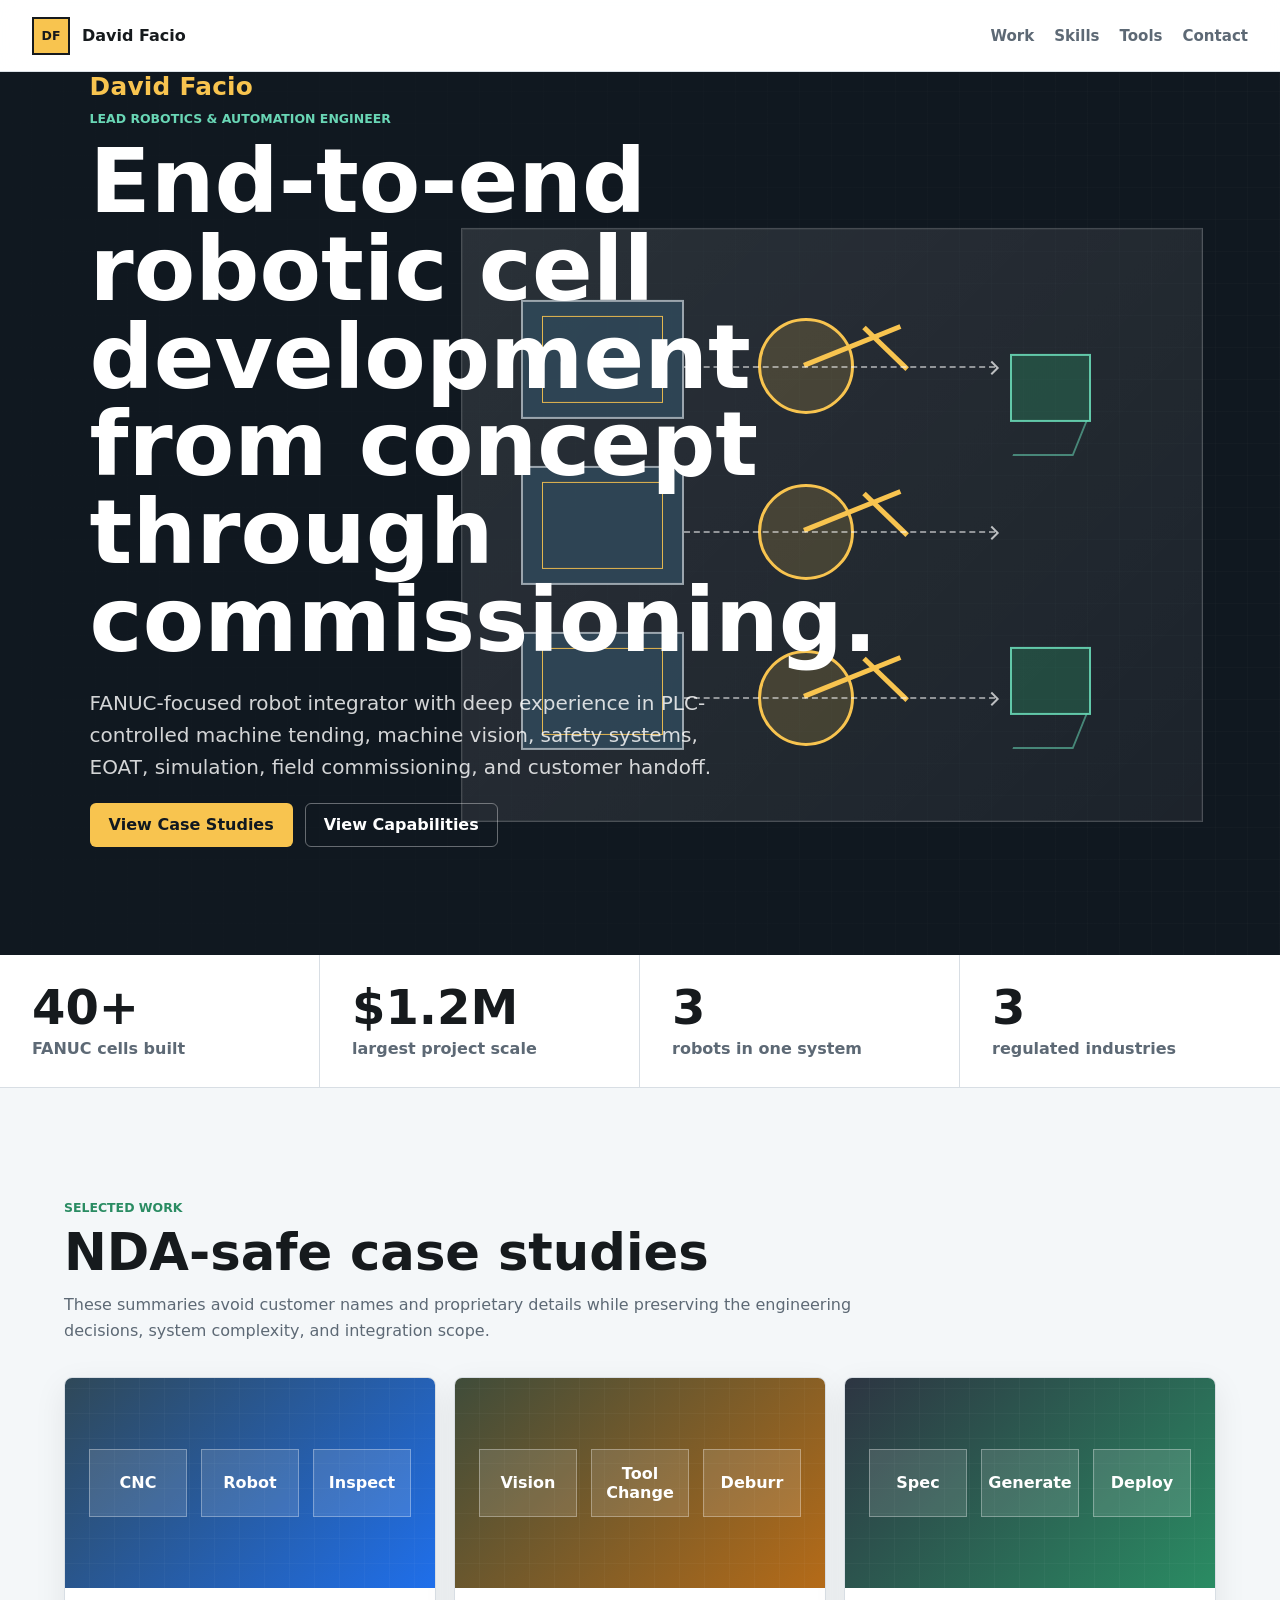
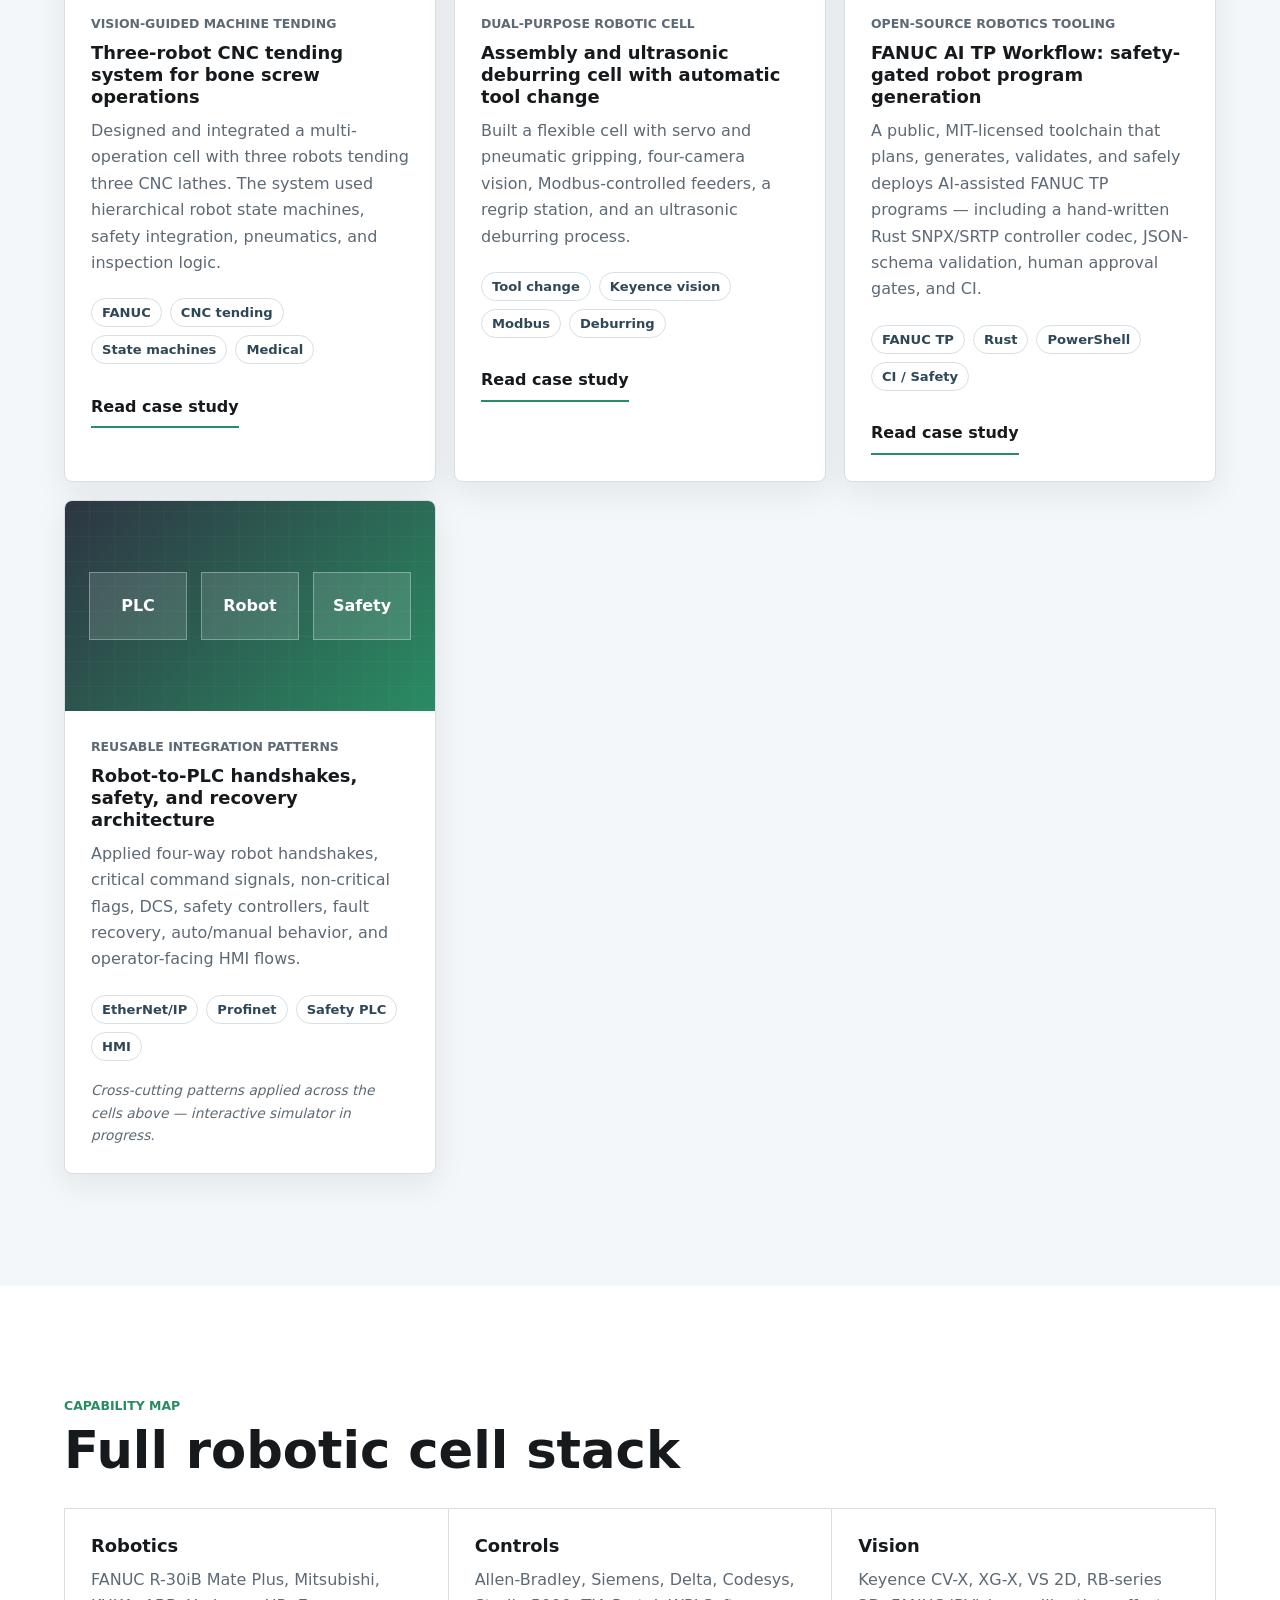
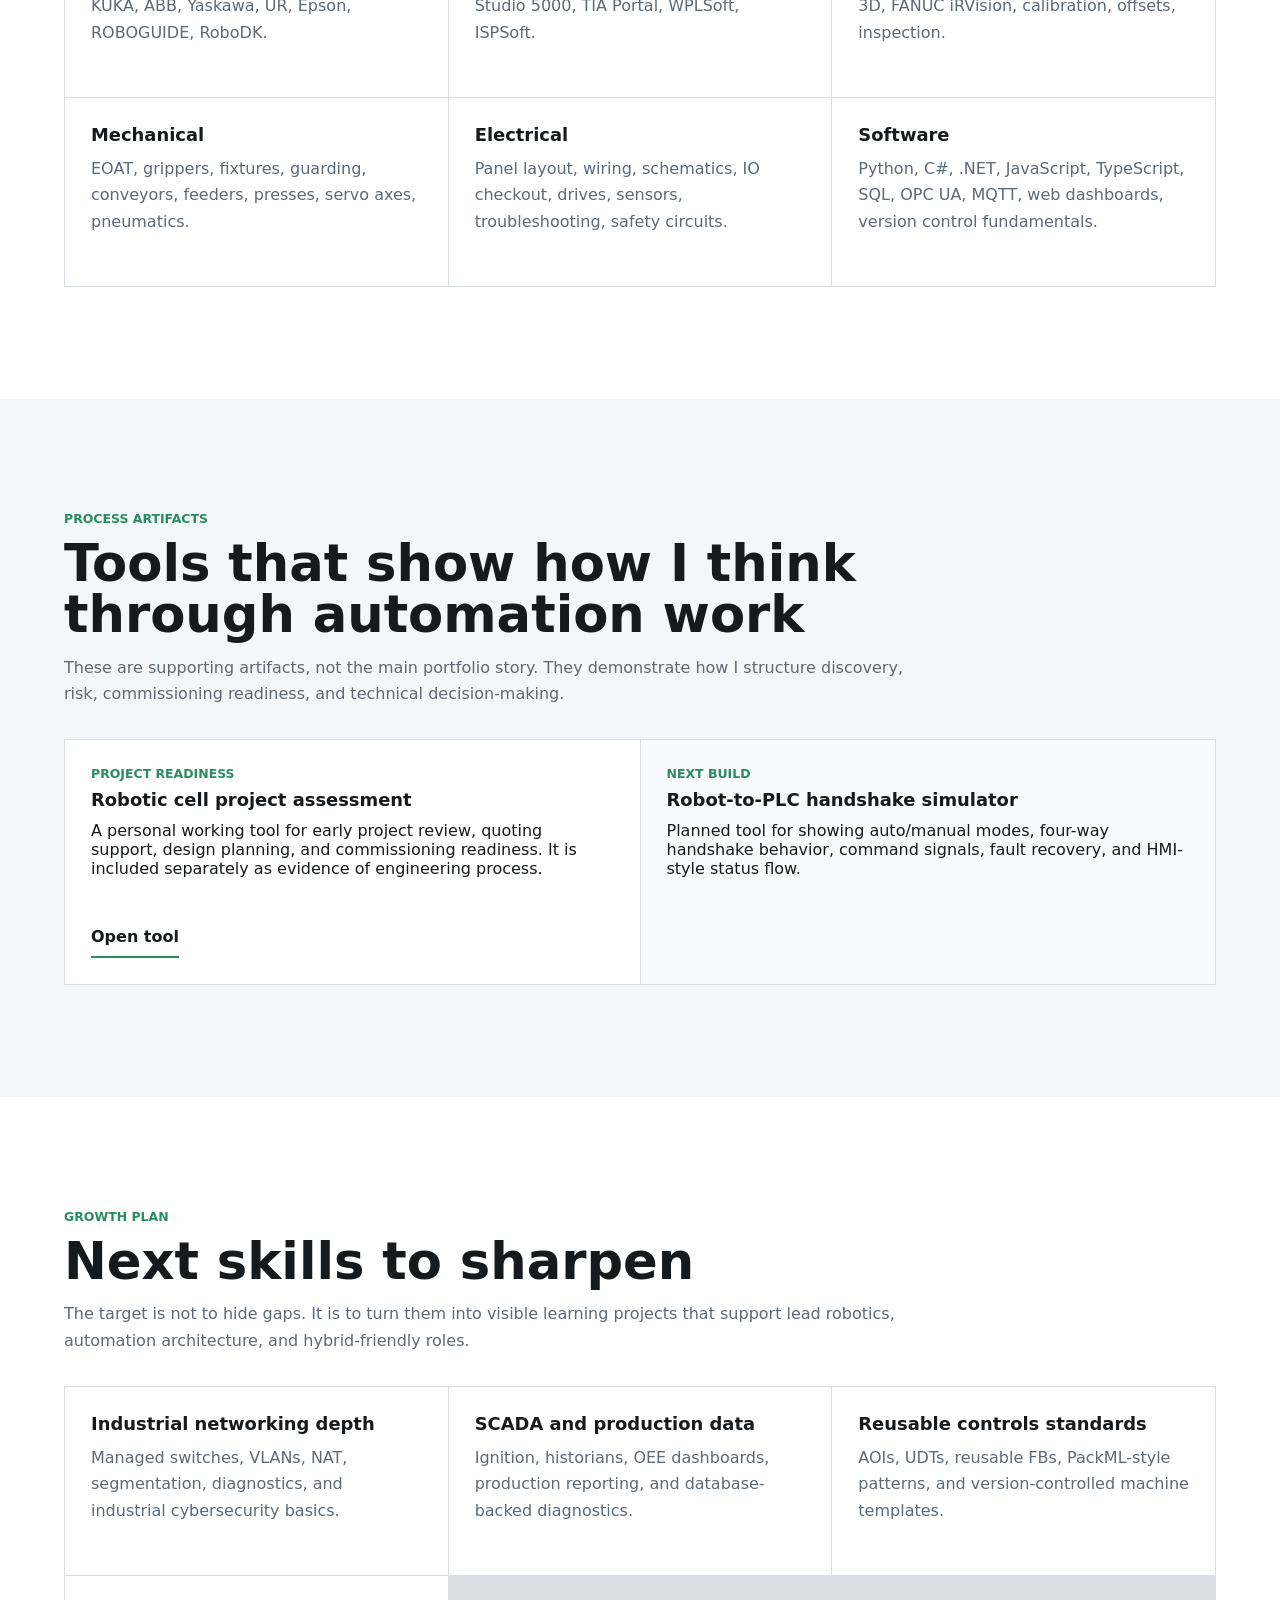
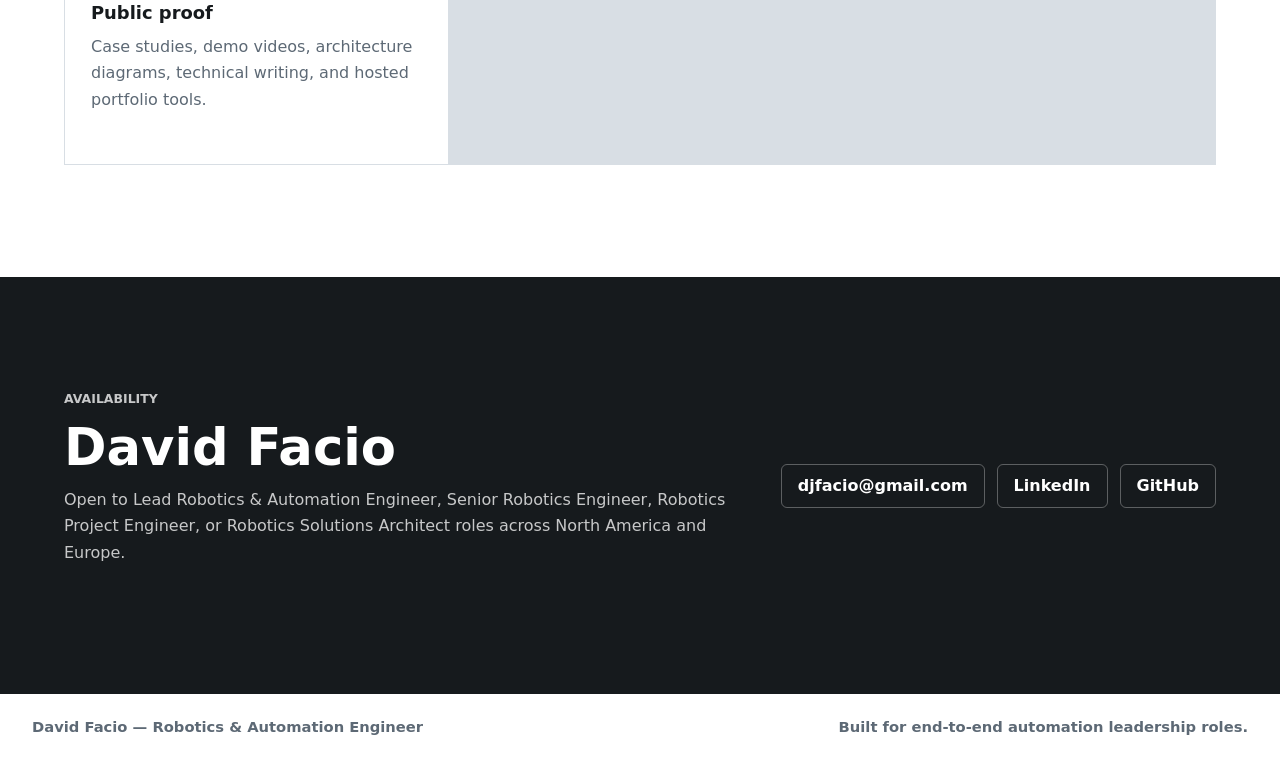
==== index.html @ 2c058e61 "Publish David Facio robotics & automation portfolio Static site: homepage, three NDA-safe case studi" ====
<!doctype html>
<html lang="en">
  <head>
    <meta charset="utf-8" />
    <meta name="viewport" content="width=device-width, initial-scale=1" />
    <title>David Facio — Lead Robotics & Automation Engineer</title>
    <meta
      name="description"
      content="David Facio — Lead robotics and automation engineer. Portfolio of FANUC robotic cells, PLC controls, vision-guided CNC tending, safety, simulation, and end-to-end project delivery."
    />
    <meta property="og:type" content="website" />
    <meta property="og:title" content="David Facio — Lead Robotics & Automation Engineer" />
    <meta
      property="og:description"
      content="40+ FANUC robotic cells from concept through commissioning. PLC controls, vision-guided CNC tending, safety systems, and end-to-end project delivery."
    />
    <link
      rel="icon"
      href="data:image/svg+xml,%3Csvg xmlns='http://www.w3.org/2000/svg' viewBox='0 0 38 38'%3E%3Crect width='38' height='38' fill='%23f8c44f'/%3E%3Ctext x='19' y='26' font-family='Inter,sans-serif' font-size='18' font-weight='700' text-anchor='middle' fill='%23161a1d'%3EDF%3C/text%3E%3C/svg%3E"
    />
    <link rel="stylesheet" href="styles.css" />
  </head>
  <body>
    <header class="site-header">
      <a class="brand" href="#top" aria-label="Portfolio home">
        <span class="brand-mark">DF</span>
        <span class="brand-text">David Facio</span>
      </a>
      <nav class="site-nav" aria-label="Primary navigation">
        <a href="#work">Work</a>
        <a href="#skills">Skills</a>
        <a href="#tools">Tools</a>
        <a href="#contact">Contact</a>
      </nav>
    </header>

    <main id="top">
      <section class="hero">
        <div class="hero-visual" aria-hidden="true">
          <div class="cell-grid">
            <span class="machine machine-a"></span>
            <span class="machine machine-b"></span>
            <span class="machine machine-c"></span>
            <span class="robot robot-a"></span>
            <span class="robot robot-b"></span>
            <span class="robot robot-c"></span>
            <span class="vision vision-a"></span>
            <span class="vision vision-b"></span>
            <span class="flow flow-a"></span>
            <span class="flow flow-b"></span>
            <span class="flow flow-c"></span>
          </div>
        </div>
        <div class="hero-content">
          <p class="hero-name">David Facio</p>
          <p class="eyebrow">Lead Robotics & Automation Engineer</p>
          <h1>End-to-end robotic cell development from concept through commissioning.</h1>
          <p class="hero-copy">
            FANUC-focused robot integrator with deep experience in PLC-controlled machine tending,
            machine vision, safety systems, EOAT, simulation, field commissioning, and customer handoff.
          </p>
          <div class="hero-actions">
            <a class="button primary" href="#work">View Case Studies</a>
            <a class="button secondary" href="#skills">View Capabilities</a>
          </div>
        </div>
      </section>

      <section class="metrics" aria-label="Professional highlights">
        <div>
          <strong>40+</strong>
          <span>FANUC cells built</span>
        </div>
        <div>
          <strong>$1.2M</strong>
          <span>largest project scale</span>
        </div>
        <div>
          <strong>3</strong>
          <span>robots in one system</span>
        </div>
        <div>
          <strong>3</strong>
          <span>regulated industries</span>
        </div>
      </section>

      <section id="work" class="section">
        <div class="section-heading">
          <p class="eyebrow">Selected Work</p>
          <h2>NDA-safe case studies</h2>
          <p>
            These summaries avoid customer names and proprietary details while preserving the engineering
            decisions, system complexity, and integration scope.
          </p>
        </div>

        <div class="case-grid">
          <article class="case-card">
            <div class="case-media cnc-media">
              <span>CNC</span>
              <span>Robot</span>
              <span>Inspect</span>
            </div>
            <div class="case-body">
              <p class="case-type">Vision-guided machine tending</p>
              <h3>Three-robot CNC tending system for bone screw operations</h3>
              <p>
                Designed and integrated a multi-operation cell with three robots tending three CNC lathes.
                The system used hierarchical robot state machines, safety integration, pneumatics, and inspection logic.
              </p>
              <ul class="tag-list">
                <li>FANUC</li>
                <li>CNC tending</li>
                <li>State machines</li>
                <li>Medical</li>
              </ul>
              <a class="case-link" href="case-study-cnc-tending.html">Read case study</a>
            </div>
          </article>

          <article class="case-card">
            <div class="case-media dual-media">
              <span>Vision</span>
              <span>Tool Change</span>
              <span>Deburr</span>
            </div>
            <div class="case-body">
              <p class="case-type">Dual-purpose robotic cell</p>
              <h3>Assembly and ultrasonic deburring cell with automatic tool change</h3>
              <p>
                Built a flexible cell with servo and pneumatic gripping, four-camera vision, Modbus-controlled feeders,
                a regrip station, and an ultrasonic deburring process.
              </p>
              <ul class="tag-list">
                <li>Tool change</li>
                <li>Keyence vision</li>
                <li>Modbus</li>
                <li>Deburring</li>
              </ul>
              <a class="case-link" href="case-study-dual-purpose-cell.html">Read case study</a>
            </div>
          </article>

          <article class="case-card">
            <div class="case-media standards-media">
              <span>Spec</span>
              <span>Generate</span>
              <span>Deploy</span>
            </div>
            <div class="case-body">
              <p class="case-type">Open-source robotics tooling</p>
              <h3>FANUC AI TP Workflow: safety-gated robot program generation</h3>
              <p>
                A public, MIT-licensed toolchain that plans, generates, validates, and safely deploys
                AI-assisted FANUC TP programs &mdash; including a hand-written Rust SNPX/SRTP controller
                codec, JSON-schema validation, human approval gates, and CI.
              </p>
              <ul class="tag-list">
                <li>FANUC TP</li>
                <li>Rust</li>
                <li>PowerShell</li>
                <li>CI / Safety</li>
              </ul>
              <a class="case-link" href="case-study-fanuc-ai-tp.html">Read case study</a>
            </div>
          </article>

          <article class="case-card">
            <div class="case-media standards-media">
              <span>PLC</span>
              <span>Robot</span>
              <span>Safety</span>
            </div>
            <div class="case-body">
              <p class="case-type">Reusable integration patterns</p>
              <h3>Robot-to-PLC handshakes, safety, and recovery architecture</h3>
              <p>
                Applied four-way robot handshakes, critical command signals, non-critical flags, DCS,
                safety controllers, fault recovery, auto/manual behavior, and operator-facing HMI flows.
              </p>
              <ul class="tag-list">
                <li>EtherNet/IP</li>
                <li>Profinet</li>
                <li>Safety PLC</li>
                <li>HMI</li>
              </ul>
              <p class="case-note">Cross-cutting patterns applied across the cells above — interactive simulator in progress.</p>
            </div>
          </article>
        </div>
      </section>

      <section id="skills" class="section skill-band">
        <div class="section-heading">
          <p class="eyebrow">Capability Map</p>
          <h2>Full robotic cell stack</h2>
        </div>
        <div class="skill-columns">
          <div>
            <h3>Robotics</h3>
            <p>FANUC R-30iB Mate Plus, Mitsubishi, KUKA, ABB, Yaskawa, UR, Epson, ROBOGUIDE, RoboDK.</p>
          </div>
          <div>
            <h3>Controls</h3>
            <p>Allen-Bradley, Siemens, Delta, Codesys, Studio 5000, TIA Portal, WPLSoft, ISPSoft.</p>
          </div>
          <div>
            <h3>Vision</h3>
            <p>Keyence CV-X, XG-X, VS 2D, RB-series 3D, FANUC iRVision, calibration, offsets, inspection.</p>
          </div>
          <div>
            <h3>Mechanical</h3>
            <p>EOAT, grippers, fixtures, guarding, conveyors, feeders, presses, servo axes, pneumatics.</p>
          </div>
          <div>
            <h3>Electrical</h3>
            <p>Panel layout, wiring, schematics, IO checkout, drives, sensors, troubleshooting, safety circuits.</p>
          </div>
          <div>
            <h3>Software</h3>
            <p>Python, C#, .NET, JavaScript, TypeScript, SQL, OPC UA, MQTT, web dashboards, version control fundamentals.</p>
          </div>
        </div>
      </section>

      <section id="tools" class="section">
        <div class="section-heading">
          <p class="eyebrow">Process Artifacts</p>
          <h2>Tools that show how I think through automation work</h2>
          <p>
            These are supporting artifacts, not the main portfolio story. They demonstrate how I structure
            discovery, risk, commissioning readiness, and technical decision-making.
          </p>
        </div>
        <div class="tool-grid">
          <article class="tool-card">
            <p class="case-type">Project readiness</p>
            <h3>Robotic cell project assessment</h3>
            <p>
              A personal working tool for early project review, quoting support, design planning, and
              commissioning readiness. It is included separately as evidence of engineering process.
            </p>
            <a class="case-link" href="tools-project-assessment.html">Open tool</a>
          </article>
          <article class="tool-card muted-tool">
            <p class="case-type">Next build</p>
            <h3>Robot-to-PLC handshake simulator</h3>
            <p>
              Planned tool for showing auto/manual modes, four-way handshake behavior, command signals,
              fault recovery, and HMI-style status flow.
            </p>
          </article>
        </div>
      </section>

      <section class="section growth-band">
        <div class="section-heading">
          <p class="eyebrow">Growth Plan</p>
          <h2>Next skills to sharpen</h2>
          <p>
            The target is not to hide gaps. It is to turn them into visible learning projects that support
            lead robotics, automation architecture, and hybrid-friendly roles.
          </p>
        </div>
        <div class="growth-grid">
          <div>
            <h3>Industrial networking depth</h3>
            <p>Managed switches, VLANs, NAT, segmentation, diagnostics, and industrial cybersecurity basics.</p>
          </div>
          <div>
            <h3>SCADA and production data</h3>
            <p>Ignition, historians, OEE dashboards, production reporting, and database-backed diagnostics.</p>
          </div>
          <div>
            <h3>Reusable controls standards</h3>
            <p>AOIs, UDTs, reusable FBs, PackML-style patterns, and version-controlled machine templates.</p>
          </div>
          <div>
            <h3>Public proof</h3>
            <p>Case studies, demo videos, architecture diagrams, technical writing, and hosted portfolio tools.</p>
          </div>
        </div>
      </section>

      <section id="contact" class="section contact-band">
        <div>
          <p class="eyebrow">Availability</p>
          <h2>David Facio</h2>
          <p>
            Open to Lead Robotics & Automation Engineer, Senior Robotics Engineer, Robotics Project
            Engineer, or Robotics Solutions Architect roles across North America and Europe.
          </p>
        </div>
        <div class="contact-links">
          <a href="mailto:djfacio@gmail.com">djfacio@gmail.com</a>
          <a href="https://www.linkedin.com/in/david-facio-robotics" target="_blank" rel="noreferrer">LinkedIn</a>
          <a href="https://github.com/djfacio" target="_blank" rel="noreferrer">GitHub</a>
        </div>
      </section>
    </main>

    <footer class="site-footer">
      <span>David Facio — Robotics & Automation Engineer</span>
      <span>Built for end-to-end automation leadership roles.</span>
    </footer>
  </body>
</html>
---- styles.css ----
:root {
  --ink: #161a1d;
  --muted: #5d6975;
  --line: #d8dee4;
  --panel: #ffffff;
  --soft: #f4f7f9;
  --steel: #2f4858;
  --blue: #1f6feb;
  --green: #2a8c63;
  --amber: #b56b18;
  --red: #a6423a;
  --shadow: 0 18px 60px rgba(22, 26, 29, 0.12);
  font-family:
    Inter, ui-sans-serif, system-ui, -apple-system, BlinkMacSystemFont, "Segoe UI", sans-serif;
}

* {
  box-sizing: border-box;
}

html {
  scroll-behavior: smooth;
}

body {
  margin: 0;
  background: var(--soft);
  color: var(--ink);
}

a {
  color: inherit;
  text-decoration: none;
}

.site-header {
  position: sticky;
  top: 0;
  z-index: 20;
  display: flex;
  align-items: center;
  justify-content: space-between;
  gap: 24px;
  min-height: 72px;
  padding: 0 32px;
  border-bottom: 1px solid rgba(216, 222, 228, 0.9);
  background: rgba(255, 255, 255, 0.92);
  backdrop-filter: blur(14px);
}

.brand {
  display: flex;
  align-items: center;
  gap: 12px;
  font-weight: 700;
}

.brand-mark {
  display: grid;
  width: 38px;
  height: 38px;
  place-items: center;
  border: 2px solid var(--ink);
  background: #f8c44f;
  font-size: 0.78rem;
}

.brand-text {
  white-space: nowrap;
}

.site-nav {
  display: flex;
  align-items: center;
  gap: 20px;
  color: var(--muted);
  font-size: 0.94rem;
  font-weight: 600;
}

.site-nav a:hover {
  color: var(--ink);
}

.hero {
  position: relative;
  display: grid;
  min-height: calc(100svh - 72px);
  grid-template-columns: minmax(0, 1fr);
  align-items: end;
  overflow: hidden;
  background: #101820;
  color: #fff;
}

.hero-visual {
  position: absolute;
  inset: 0;
  background:
    linear-gradient(90deg, rgba(16, 24, 32, 0.94), rgba(16, 24, 32, 0.68) 48%, rgba(16, 24, 32, 0.22)),
    repeating-linear-gradient(0deg, transparent, transparent 31px, rgba(255, 255, 255, 0.04) 32px),
    repeating-linear-gradient(90deg, transparent, transparent 31px, rgba(255, 255, 255, 0.04) 32px);
}

.cell-grid {
  position: absolute;
  right: clamp(12px, 6vw, 84px);
  top: 50%;
  width: min(58vw, 760px);
  aspect-ratio: 1.25;
  transform: translateY(-48%);
  border: 1px solid rgba(255, 255, 255, 0.18);
  background:
    linear-gradient(135deg, rgba(255, 255, 255, 0.08), rgba(255, 255, 255, 0.02)),
    rgba(255, 255, 255, 0.03);
  box-shadow: inset 0 0 0 1px rgba(255, 255, 255, 0.05);
}

.machine,
.robot,
.vision,
.flow {
  position: absolute;
  display: block;
}

.machine {
  width: 22%;
  height: 20%;
  border: 2px solid rgba(255, 255, 255, 0.52);
  background: rgba(47, 72, 88, 0.9);
}

.machine::after {
  position: absolute;
  inset: 12%;
  content: "";
  border: 1px solid rgba(248, 196, 79, 0.9);
}

.machine-a {
  left: 8%;
  top: 12%;
}

.machine-b {
  left: 8%;
  top: 40%;
}

.machine-c {
  left: 8%;
  top: 68%;
}

.robot {
  width: 13%;
  aspect-ratio: 1;
  border: 3px solid #f8c44f;
  border-radius: 50%;
  background: rgba(248, 196, 79, 0.16);
}

.robot::before,
.robot::after {
  position: absolute;
  content: "";
  height: 5px;
  background: #f8c44f;
  transform-origin: left center;
}

.robot::before {
  left: 48%;
  top: 46%;
  width: 115%;
  transform: rotate(-22deg);
}

.robot::after {
  left: 114%;
  top: 4%;
  width: 66%;
  transform: rotate(44deg);
}

.robot-a {
  left: 40%;
  top: 15%;
}

.robot-b {
  left: 40%;
  top: 43%;
}

.robot-c {
  left: 40%;
  top: 71%;
}

.vision {
  width: 11%;
  aspect-ratio: 1.2;
  border: 2px solid rgba(105, 214, 181, 0.9);
  background: rgba(42, 140, 99, 0.36);
}

.vision::after {
  position: absolute;
  left: 50%;
  top: 100%;
  width: 76%;
  height: 54%;
  content: "";
  border-right: 2px solid rgba(105, 214, 181, 0.55);
  border-bottom: 2px solid rgba(105, 214, 181, 0.55);
  transform: translateX(-50%) skewX(-22deg);
}

.vision-a {
  right: 15%;
  top: 21%;
}

.vision-b {
  right: 15%;
  bottom: 18%;
}

.flow {
  height: 2px;
  border-top: 2px dashed rgba(255, 255, 255, 0.5);
}

.flow::after {
  position: absolute;
  right: -2px;
  top: -5px;
  width: 8px;
  height: 8px;
  content: "";
  border-right: 2px solid rgba(255, 255, 255, 0.7);
  border-top: 2px solid rgba(255, 255, 255, 0.7);
  transform: rotate(45deg);
}

.flow-a,
.flow-b,
.flow-c {
  left: 30%;
  width: 42%;
}

.flow-a {
  top: 23%;
}

.flow-b {
  top: 51%;
}

.flow-c {
  top: 79%;
}

.hero-content {
  position: relative;
  z-index: 2;
  width: min(760px, calc(100% - 40px));
  padding: 0 0 clamp(58px, 12vh, 120px) clamp(20px, 7vw, 96px);
}

.eyebrow {
  margin: 0 0 12px;
  color: var(--green);
  font-size: 0.78rem;
  font-weight: 800;
  letter-spacing: 0;
  text-transform: uppercase;
}

.hero-name {
  margin: 0 0 10px;
  color: #f8c44f;
  font-size: clamp(1.15rem, 2.4vw, 1.55rem);
  font-weight: 800;
  letter-spacing: 0.01em;
}

.case-note {
  margin: 18px 0 0;
  color: var(--muted);
  font-size: 0.86rem;
  font-style: italic;
  line-height: 1.45;
}

.hero .eyebrow {
  color: #69d6b5;
}

h1,
h2,
h3,
p {
  margin-top: 0;
}

h1 {
  max-width: 720px;
  margin-bottom: 22px;
  font-size: clamp(2.4rem, 7vw, 5.9rem);
  line-height: 0.98;
  letter-spacing: 0;
}

h2 {
  margin-bottom: 14px;
  font-size: clamp(2rem, 4vw, 3.35rem);
  line-height: 1;
  letter-spacing: 0;
}

h3 {
  margin-bottom: 10px;
  font-size: 1.12rem;
  line-height: 1.22;
  letter-spacing: 0;
}

.hero-copy {
  max-width: 680px;
  color: rgba(255, 255, 255, 0.82);
  font-size: clamp(1rem, 2vw, 1.25rem);
  line-height: 1.6;
}

.hero-actions,
.assessment-actions,
.contact-links {
  display: flex;
  flex-wrap: wrap;
  gap: 12px;
}

.button,
.icon-button {
  display: inline-flex;
  min-height: 44px;
  align-items: center;
  justify-content: center;
  border: 1px solid transparent;
  border-radius: 6px;
  padding: 0 18px;
  font-weight: 800;
  cursor: pointer;
}

.button.primary {
  background: #f8c44f;
  color: #101820;
}

.button.secondary {
  border-color: rgba(255, 255, 255, 0.36);
  color: #fff;
}

.button:hover,
.icon-button:hover {
  transform: translateY(-1px);
}

.metrics {
  display: grid;
  grid-template-columns: repeat(4, 1fr);
  border-bottom: 1px solid var(--line);
  background: #fff;
}

.metrics div {
  min-height: 132px;
  padding: 28px 32px;
  border-right: 1px solid var(--line);
}

.metrics div:last-child {
  border-right: 0;
}

.metrics strong {
  display: block;
  margin-bottom: 8px;
  font-size: clamp(2rem, 4vw, 3rem);
  line-height: 1;
}

.metrics span {
  color: var(--muted);
  font-weight: 700;
}

.section {
  padding: clamp(64px, 10vw, 112px) clamp(20px, 5vw, 72px);
}

.section-heading {
  max-width: 850px;
  margin-bottom: 32px;
}

.section-heading p:not(.eyebrow),
.assessment-intro p,
.contact-band p,
.growth-grid p,
.skill-columns p,
.case-body p {
  color: var(--muted);
  line-height: 1.65;
}

.case-grid {
  display: grid;
  grid-template-columns: repeat(3, minmax(0, 1fr));
  gap: 18px;
}

.case-card {
  overflow: hidden;
  border: 1px solid var(--line);
  border-radius: 8px;
  background: var(--panel);
  box-shadow: 0 10px 32px rgba(22, 26, 29, 0.08);
}

.case-media {
  position: relative;
  display: grid;
  min-height: 210px;
  grid-template-columns: repeat(3, 1fr);
  align-items: center;
  gap: 14px;
  padding: 24px;
  overflow: hidden;
  color: #fff;
  font-weight: 800;
}

.case-media span {
  position: relative;
  z-index: 2;
  display: grid;
  min-height: 68px;
  place-items: center;
  border: 1px solid rgba(255, 255, 255, 0.32);
  background: rgba(255, 255, 255, 0.12);
  text-align: center;
}

.case-media::before {
  position: absolute;
  inset: 0;
  content: "";
  background:
    repeating-linear-gradient(90deg, transparent, transparent 24px, rgba(255, 255, 255, 0.06) 25px),
    repeating-linear-gradient(0deg, transparent, transparent 24px, rgba(255, 255, 255, 0.06) 25px);
}

.cnc-media {
  background: linear-gradient(135deg, #2f4858, #1f6feb);
}

.dual-media {
  background: linear-gradient(135deg, #3f4c3a, #b56b18);
}

.standards-media {
  background: linear-gradient(135deg, #2d3542, #2a8c63);
}

.case-body {
  padding: 26px;
}

.case-type {
  margin-bottom: 8px;
  color: var(--green);
  font-size: 0.78rem;
  font-weight: 800;
  text-transform: uppercase;
}

.tag-list {
  display: flex;
  flex-wrap: wrap;
  gap: 8px;
  margin: 22px 0 0;
  padding: 0;
  list-style: none;
}

.tag-list li {
  border: 1px solid var(--line);
  border-radius: 999px;
  padding: 6px 10px;
  color: var(--steel);
  font-size: 0.82rem;
  font-weight: 800;
}

.case-link {
  display: inline-flex;
  min-height: 42px;
  align-items: center;
  margin-top: 22px;
  border-bottom: 2px solid var(--green);
  color: var(--ink);
  font-weight: 900;
}

.skill-band,
.growth-band {
  background: #fff;
}

.skill-columns,
.tool-grid,
.growth-grid {
  display: grid;
  grid-template-columns: repeat(3, minmax(0, 1fr));
  gap: 1px;
  border: 1px solid var(--line);
  background: var(--line);
}

.skill-columns div,
.tool-card,
.growth-grid div {
  min-height: 188px;
  padding: 26px;
  background: #fff;
}

.tool-grid {
  grid-template-columns: repeat(2, minmax(0, 1fr));
}

.tool-card {
  border: 0;
}

.muted-tool {
  background: #f8fafb;
}

.tool-hero {
  padding: clamp(64px, 10vw, 120px) clamp(20px, 7vw, 96px) clamp(44px, 7vw, 80px);
  background: #fff;
}

.tool-hero h1 {
  max-width: 940px;
  color: var(--ink);
}

.tool-hero p:not(.eyebrow) {
  max-width: 820px;
  color: var(--muted);
  font-size: 1.12rem;
  line-height: 1.65;
}

.dark-link {
  color: var(--ink);
  border-bottom-color: var(--green);
}

.tool-context {
  padding-top: 0;
  padding-bottom: 32px;
  background: #fff;
}

.assessment-section {
  padding-top: 44px;
}

.assessment-layout {
  display: grid;
  grid-template-columns: minmax(280px, 0.78fr) minmax(0, 1.42fr);
  gap: 28px;
  align-items: start;
}

.assessment-intro {
  position: sticky;
  top: 96px;
  padding: 28px;
  border: 1px solid var(--line);
  border-radius: 8px;
  background: #fff;
  box-shadow: var(--shadow);
}

.progress-panel {
  margin: 26px 0 20px;
}

.progress-panel span {
  display: block;
  margin-bottom: 10px;
  color: var(--steel);
  font-weight: 800;
}

.progress-panel strong {
  display: block;
  margin-bottom: 12px;
  font-size: clamp(1.6rem, 4vw, 2.55rem);
  line-height: 1;
}

.progress-track {
  height: 10px;
  overflow: hidden;
  border-radius: 999px;
  background: #e9eef2;
}

.progress-track span {
  display: block;
  width: 0%;
  height: 100%;
  background: var(--green);
}

.icon-button {
  background: var(--ink);
  color: #fff;
  font: inherit;
}

.checklist {
  display: grid;
  gap: 14px;
}

.assessment-workspace {
  display: grid;
  gap: 14px;
}

.project-panel {
  display: grid;
  grid-template-columns: repeat(2, minmax(0, 1fr));
  gap: 14px;
  padding: 18px;
  border: 1px solid var(--line);
  border-radius: 8px;
  background: #fff;
}

.project-panel label {
  display: grid;
  gap: 7px;
}

.project-panel span {
  color: var(--steel);
  font-size: 0.78rem;
  font-weight: 900;
  text-transform: uppercase;
}

.project-panel input,
.project-panel textarea {
  width: 100%;
  border: 1px solid var(--line);
  border-radius: 6px;
  padding: 11px 12px;
  color: var(--ink);
  font: inherit;
}

.project-panel input:focus,
.project-panel textarea:focus {
  outline: 2px solid rgba(31, 111, 235, 0.2);
  border-color: var(--blue);
}

.wide-field {
  grid-column: 1 / -1;
}

.summary-strip {
  display: grid;
  grid-template-columns: repeat(3, minmax(0, 1fr));
  gap: 1px;
  overflow: hidden;
  border: 1px solid var(--line);
  border-radius: 8px;
  background: var(--line);
}

.summary-strip span {
  min-height: 58px;
  display: grid;
  place-items: center;
  padding: 12px;
  background: #fff;
  color: var(--steel);
  font-weight: 900;
  text-align: center;
}

.check-section {
  border: 1px solid var(--line);
  border-radius: 8px;
  background: #fff;
}

.check-section summary {
  display: flex;
  align-items: center;
  justify-content: space-between;
  gap: 16px;
  padding: 20px 22px;
  font-weight: 900;
  cursor: pointer;
}

.check-section summary::-webkit-details-marker {
  display: none;
}

.check-section summary span {
  color: var(--muted);
  font-size: 0.86rem;
  font-weight: 800;
}

.check-items {
  display: grid;
  gap: 0;
  padding: 0 22px 18px;
}

.check-item {
  display: grid;
  grid-template-columns: 22px 1fr;
  gap: 12px;
  align-items: start;
  padding: 10px 0;
  border-top: 1px solid #edf1f4;
  color: var(--steel);
  line-height: 1.35;
}

.check-item input {
  width: 18px;
  height: 18px;
  margin-top: 1px;
  accent-color: var(--green);
}

.contact-band {
  display: grid;
  grid-template-columns: minmax(0, 1fr) auto;
  gap: 28px;
  align-items: center;
  background: var(--ink);
  color: #fff;
}

.contact-band p {
  max-width: 820px;
  color: rgba(255, 255, 255, 0.76);
}

.contact-links a {
  display: inline-flex;
  min-height: 44px;
  align-items: center;
  border: 1px solid rgba(255, 255, 255, 0.3);
  border-radius: 6px;
  padding: 0 16px;
  font-weight: 800;
}

.site-footer {
  display: flex;
  flex-wrap: wrap;
  justify-content: space-between;
  gap: 12px;
  padding: 24px 32px;
  color: var(--muted);
  background: #fff;
  font-size: 0.92rem;
  font-weight: 700;
}

.case-page {
  background: #fff;
}

.case-hero-detail {
  min-height: 64svh;
  padding: clamp(64px, 11vw, 120px) clamp(20px, 7vw, 96px);
  color: #fff;
}

.case-hero-detail h1 {
  max-width: 960px;
  margin-bottom: 22px;
}

.case-hero-detail p:not(.eyebrow) {
  max-width: 780px;
  color: rgba(255, 255, 255, 0.8);
  font-size: 1.12rem;
  line-height: 1.65;
}

.cnc-detail {
  background:
    linear-gradient(90deg, rgba(16, 24, 32, 0.94), rgba(16, 24, 32, 0.58)),
    repeating-linear-gradient(90deg, transparent, transparent 44px, rgba(255, 255, 255, 0.06) 45px),
    linear-gradient(135deg, #2f4858, #1f6feb);
}

.dual-detail {
  background:
    linear-gradient(90deg, rgba(16, 24, 32, 0.94), rgba(16, 24, 32, 0.58)),
    repeating-linear-gradient(90deg, transparent, transparent 44px, rgba(255, 255, 255, 0.06) 45px),
    linear-gradient(135deg, #3f4c3a, #b56b18);
}

.breadcrumb {
  display: inline-flex;
  min-height: 38px;
  align-items: center;
  margin-bottom: 34px;
  border-bottom: 2px solid rgba(255, 255, 255, 0.62);
  color: #fff;
  font-weight: 900;
}

.case-detail-grid {
  display: grid;
  grid-template-columns: minmax(260px, 0.48fr) minmax(0, 1fr);
  gap: clamp(24px, 5vw, 64px);
  padding: clamp(56px, 8vw, 96px) clamp(20px, 7vw, 96px);
}

.case-facts {
  position: sticky;
  top: 96px;
  align-self: start;
  border: 1px solid var(--line);
  border-radius: 8px;
  background: var(--soft);
}

.case-facts h2 {
  padding: 24px 24px 0;
  font-size: 1.35rem;
}

.case-facts dl {
  margin: 0;
  padding: 10px 24px 24px;
}

.case-facts div {
  padding: 16px 0;
  border-bottom: 1px solid var(--line);
}

.case-facts div:last-child {
  border-bottom: 0;
}

.case-facts dt {
  margin-bottom: 4px;
  color: var(--muted);
  font-size: 0.78rem;
  font-weight: 900;
  text-transform: uppercase;
}

.case-facts dd {
  margin: 0;
  color: var(--ink);
  font-weight: 800;
}

.case-sections {
  display: grid;
  gap: 18px;
}

.detail-section {
  border-bottom: 1px solid var(--line);
  padding-bottom: 28px;
}

.detail-section h2 {
  font-size: clamp(1.7rem, 3vw, 2.5rem);
}

.detail-section p,
.decision-list,
.evidence-list {
  max-width: 860px;
  color: var(--muted);
  font-size: 1.03rem;
  line-height: 1.7;
}

.decision-list,
.evidence-list {
  margin: 0;
  padding-left: 20px;
}

.decision-list li,
.evidence-list li {
  margin-bottom: 10px;
}

@media (max-width: 980px) {
  .site-header {
    position: static;
    align-items: flex-start;
    flex-direction: column;
    padding: 18px 20px;
  }

  .site-nav {
    width: 100%;
    overflow-x: auto;
    padding-bottom: 4px;
  }

  .cell-grid {
    right: -22%;
    width: 92vw;
    opacity: 0.62;
  }

  .metrics,
  .case-grid,
  .case-detail-grid,
  .skill-columns,
  .tool-grid,
  .growth-grid,
  .assessment-layout,
  .project-panel,
  .summary-strip,
  .contact-band {
    grid-template-columns: 1fr;
  }

  .metrics div {
    border-right: 0;
    border-bottom: 1px solid var(--line);
  }

  .assessment-intro {
    position: static;
  }

  .case-facts {
    position: static;
  }
}

@media (max-width: 640px) {
  .brand-text {
    white-space: normal;
  }

  .hero {
    min-height: 760px;
  }

  .hero-content {
    width: 100%;
    padding: 0 20px 52px;
  }

  .case-media {
    min-height: 180px;
    grid-template-columns: 1fr;
  }

  .case-media span {
    min-height: 44px;
  }

  .section {
    padding: 56px 18px;
  }
}

@media print {
  .site-header,
  .hero,
  .metrics,
  .case-grid,
  .skill-band,
  .growth-band,
  .contact-band,
  .site-footer,
  .assessment-actions {
    display: none;
  }

  body {
    background: #fff;
  }

  .section {
    padding: 0;
  }

  .assessment-layout {
    display: block;
  }

  .project-panel,
  .summary-strip {
    display: none;
  }

  .assessment-intro {
    position: static;
    box-shadow: none;
  }

  .check-section {
    break-inside: avoid;
    margin: 12px 0;
  }
}
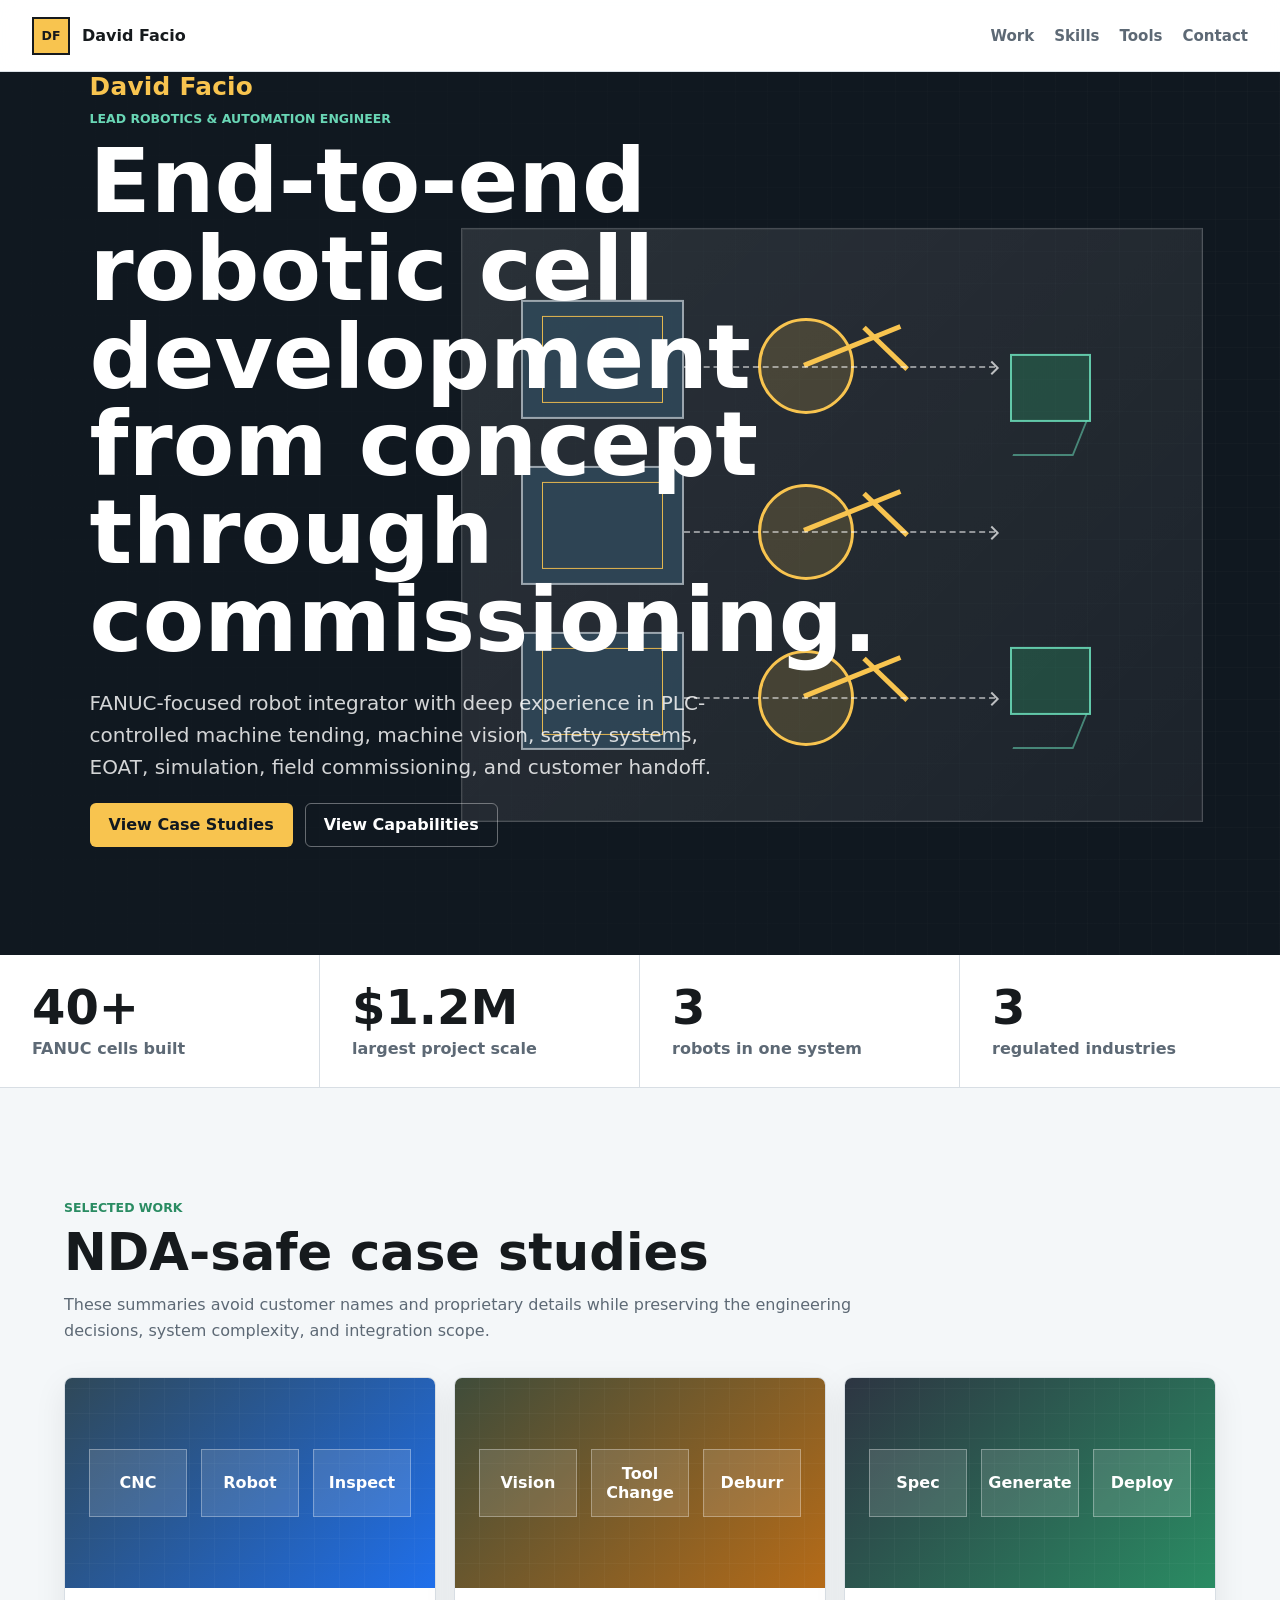
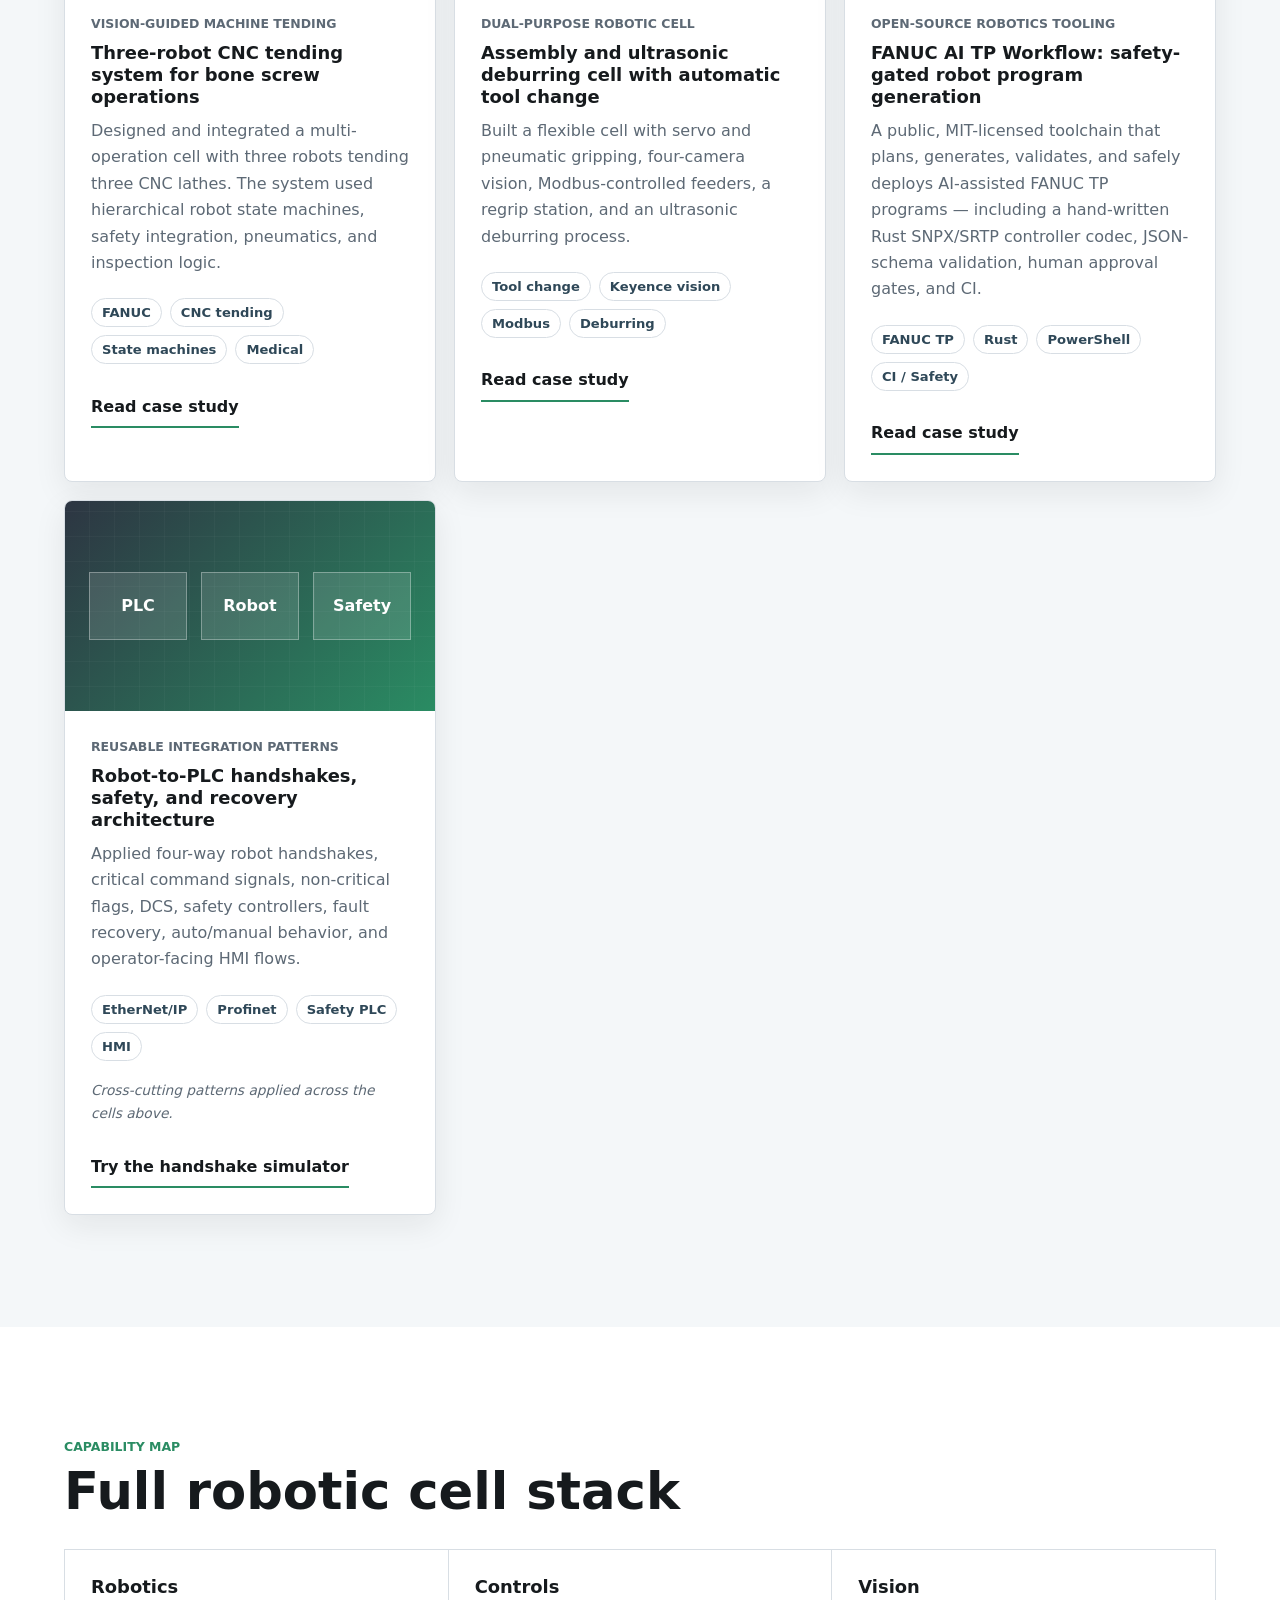
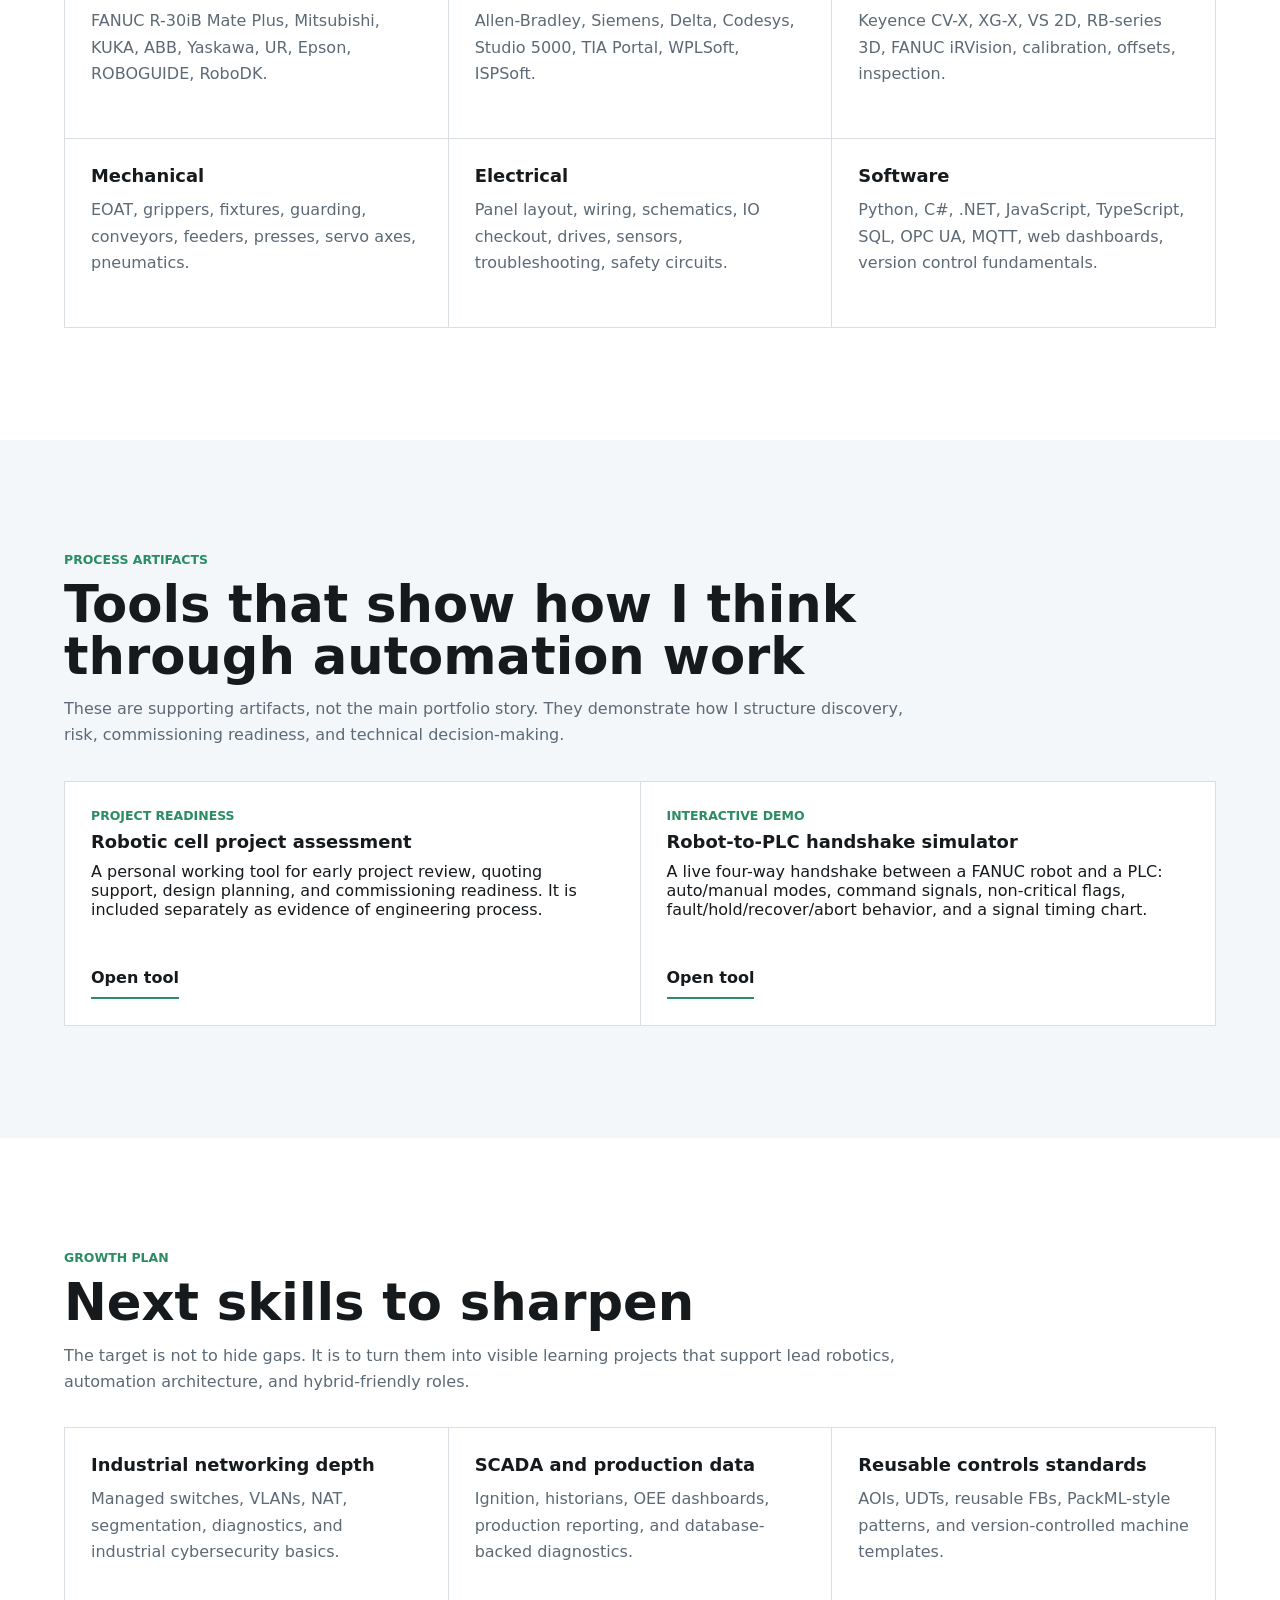
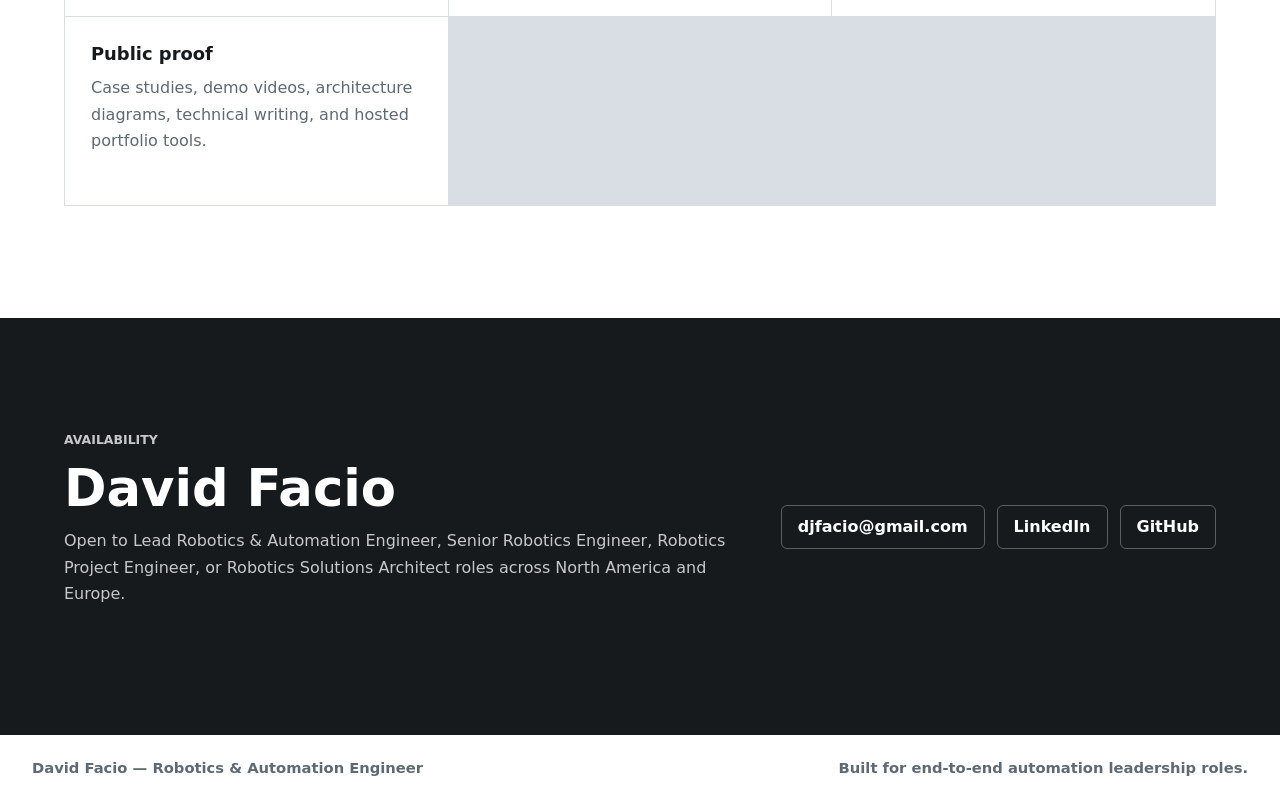
==== commit 1dd24936: "Add Robot-to-PLC handshake simulator tool Interactive four-way handshake (request/ack/complete/clear" ====
--- a/index.html
+++ b/index.html
@@ -185,7 +185,8 @@
                 <li>Safety PLC</li>
                 <li>HMI</li>
               </ul>
-              <p class="case-note">Cross-cutting patterns applied across the cells above — interactive simulator in progress.</p>
+              <p class="case-note">Cross-cutting patterns applied across the cells above.</p>
+              <a class="case-link" href="tools-handshake-simulator.html">Try the handshake simulator</a>
             </div>
           </article>
         </div>
@@ -243,13 +244,14 @@
             </p>
             <a class="case-link" href="tools-project-assessment.html">Open tool</a>
           </article>
-          <article class="tool-card muted-tool">
-            <p class="case-type">Next build</p>
+          <article class="tool-card">
+            <p class="case-type">Interactive demo</p>
             <h3>Robot-to-PLC handshake simulator</h3>
             <p>
-              Planned tool for showing auto/manual modes, four-way handshake behavior, command signals,
-              fault recovery, and HMI-style status flow.
+              A live four-way handshake between a FANUC robot and a PLC: auto/manual modes, command
+              signals, non-critical flags, fault/hold/recover/abort behavior, and a signal timing chart.
             </p>
+            <a class="case-link" href="tools-handshake-simulator.html">Open tool</a>
           </article>
         </div>
       </section>
--- a/styles.css
+++ b/styles.css
@@ -929,6 +929,356 @@
   margin-bottom: 10px;
 }
 
+/* ===== Robot-to-PLC handshake simulator ===== */
+.sim-section {
+  padding-top: 8px;
+  background: #fff;
+}
+
+.sim-controls {
+  display: flex;
+  flex-wrap: wrap;
+  align-items: center;
+  justify-content: space-between;
+  gap: 16px;
+  margin-bottom: 20px;
+  padding: 16px;
+  border: 1px solid var(--line);
+  border-radius: 10px;
+  background: var(--soft);
+}
+
+.mode-switch {
+  display: inline-flex;
+  padding: 4px;
+  border: 1px solid var(--line);
+  border-radius: 8px;
+  background: #fff;
+}
+
+.mode-btn {
+  min-height: 38px;
+  padding: 0 18px;
+  border: 0;
+  border-radius: 6px;
+  background: transparent;
+  color: var(--muted);
+  font: inherit;
+  font-weight: 800;
+  cursor: pointer;
+}
+
+.mode-btn.is-active {
+  background: var(--ink);
+  color: #fff;
+}
+
+.sim-buttons {
+  display: flex;
+  flex-wrap: wrap;
+  gap: 8px;
+}
+
+.icon-button.ghost {
+  background: #fff;
+  border-color: var(--line);
+  color: var(--ink);
+}
+
+.icon-button.warn {
+  background: var(--amber);
+  color: #fff;
+}
+
+.icon-button.danger {
+  background: var(--red);
+  color: #fff;
+}
+
+.icon-button:disabled {
+  opacity: 0.45;
+  cursor: not-allowed;
+}
+
+.sim-grid {
+  display: grid;
+  grid-template-columns: repeat(2, minmax(0, 1fr));
+  gap: 16px;
+}
+
+.sim-panel {
+  padding: 18px;
+  border: 1px solid var(--line);
+  border-radius: 10px;
+  background: #fff;
+  box-shadow: 0 8px 26px rgba(22, 26, 29, 0.05);
+}
+
+.chart-panel,
+.flags-panel {
+  grid-column: 1 / -1;
+}
+
+.panel-title {
+  display: flex;
+  align-items: center;
+  justify-content: space-between;
+  gap: 10px;
+  margin-bottom: 14px;
+  color: var(--steel);
+  font-size: 0.82rem;
+  font-weight: 900;
+  text-transform: uppercase;
+  letter-spacing: 0.02em;
+}
+
+.chart-hint {
+  color: var(--muted);
+  font-size: 0.72rem;
+  font-weight: 700;
+  text-transform: none;
+}
+
+/* HMI panel */
+.hmi-state {
+  padding: 14px 16px;
+  border-radius: 8px;
+  background: #eef2f5;
+  color: var(--ink);
+  font-size: 1.5rem;
+  font-weight: 900;
+  letter-spacing: 0.04em;
+  text-align: center;
+}
+
+.hmi-state[data-tone="run"] { background: rgba(42, 140, 99, 0.16); color: var(--green); }
+.hmi-state[data-tone="warn"] { background: rgba(181, 107, 24, 0.16); color: var(--amber); }
+.hmi-state[data-tone="danger"] { background: rgba(166, 66, 58, 0.16); color: var(--red); }
+.hmi-state[data-tone="idle"] { background: #eef2f5; color: var(--steel); }
+
+.hmi-readout {
+  display: grid;
+  grid-template-columns: 1fr 1fr;
+  gap: 12px;
+  margin: 16px 0 0;
+}
+
+.hmi-readout div {
+  padding: 10px 12px;
+  border: 1px solid var(--line);
+  border-radius: 8px;
+  background: var(--soft);
+}
+
+.hmi-readout dt {
+  color: var(--muted);
+  font-size: 0.7rem;
+  font-weight: 900;
+  text-transform: uppercase;
+}
+
+.hmi-readout dd {
+  margin: 4px 0 0;
+  color: var(--ink);
+  font-weight: 800;
+}
+
+.hmi-message {
+  margin: 14px 0 0;
+  padding: 12px 14px;
+  border-left: 4px solid var(--blue);
+  border-radius: 4px;
+  background: var(--soft);
+  color: var(--steel);
+  font-size: 0.92rem;
+  line-height: 1.5;
+}
+
+.hb {
+  width: 12px;
+  height: 12px;
+  border-radius: 50%;
+  background: #cfd8de;
+  box-shadow: 0 0 0 0 rgba(42, 140, 99, 0);
+  transition: background 0.15s, box-shadow 0.15s;
+}
+
+.hb.beat {
+  background: var(--green);
+  box-shadow: 0 0 0 4px rgba(42, 140, 99, 0.18);
+}
+
+/* Handshake node diagram */
+.node-diagram {
+  display: grid;
+  grid-template-columns: auto 1fr auto;
+  gap: 12px;
+  align-items: center;
+}
+
+.node {
+  display: grid;
+  gap: 3px;
+  padding: 16px 14px;
+  border: 2px solid var(--steel);
+  border-radius: 10px;
+  background: var(--soft);
+  text-align: center;
+  transition: border-color 0.15s, background 0.15s, box-shadow 0.15s;
+}
+
+.node-tag {
+  font-size: 1.05rem;
+  font-weight: 900;
+  letter-spacing: 0.04em;
+}
+
+.node-sub {
+  color: var(--muted);
+  font-size: 0.72rem;
+  font-weight: 700;
+}
+
+.node.is-active {
+  border-color: #d8a12a;
+  background: rgba(248, 196, 79, 0.16);
+  box-shadow: 0 0 0 4px rgba(248, 196, 79, 0.16);
+}
+
+.node.is-fault {
+  border-color: var(--red);
+  background: rgba(166, 66, 58, 0.12);
+  box-shadow: 0 0 0 4px rgba(166, 66, 58, 0.14);
+}
+
+.node-wires {
+  display: grid;
+  gap: 8px;
+}
+
+.wire {
+  position: relative;
+  display: flex;
+  align-items: center;
+  gap: 8px;
+  padding: 6px 8px;
+  border-radius: 6px;
+  background: var(--soft);
+}
+
+.wire-label {
+  min-width: 104px;
+  color: var(--muted);
+  font-size: 0.72rem;
+  font-weight: 800;
+  letter-spacing: 0.02em;
+}
+
+.wire-arrow {
+  position: relative;
+  flex: 1;
+  height: 3px;
+  border-radius: 2px;
+  background: #d3dbe1;
+}
+
+.wire-arrow::after {
+  position: absolute;
+  top: 50%;
+  content: "";
+  width: 8px;
+  height: 8px;
+  border-top: 3px solid #b7c2ca;
+  border-right: 3px solid #b7c2ca;
+}
+
+.wire-arrow.to-robot::after { right: -1px; transform: translateY(-50%) rotate(45deg); }
+.wire-arrow.to-plc::after { left: -1px; transform: translateY(-50%) rotate(-135deg); }
+
+.wire.is-active .wire-label { color: var(--ink); }
+.wire.is-active .wire-arrow { background: #e0a52a; }
+.wire.is-active .wire-arrow::after { border-color: #e0a52a; }
+.wire.is-active { background: rgba(248, 196, 79, 0.14); }
+
+/* Signal LED lists */
+.led-list {
+  display: grid;
+  gap: 8px;
+  margin: 0;
+  padding: 0;
+  list-style: none;
+}
+
+.flags-panel .led-list {
+  grid-template-columns: repeat(auto-fit, minmax(180px, 1fr));
+}
+
+.led-row {
+  display: grid;
+  grid-template-columns: 16px 1fr auto;
+  align-items: center;
+  gap: 10px;
+  padding: 8px 10px;
+  border: 1px solid var(--line);
+  border-radius: 6px;
+  background: var(--soft);
+}
+
+.led {
+  width: 14px;
+  height: 14px;
+  border-radius: 50%;
+  border: 2px solid #c2ccd3;
+  background: #eef2f5;
+}
+
+.led-name {
+  color: var(--steel);
+  font-size: 0.86rem;
+  font-weight: 800;
+  font-family: ui-monospace, "Cascadia Code", Consolas, monospace;
+}
+
+.led-val {
+  color: var(--muted);
+  font-weight: 900;
+  font-variant-numeric: tabular-nums;
+}
+
+.led-row.on .led {
+  border-color: var(--green);
+  background: var(--green);
+  box-shadow: 0 0 0 3px rgba(42, 140, 99, 0.16);
+}
+
+.led-row.on .led-val { color: var(--green); }
+.led-row[data-tone="warn"].on .led { border-color: var(--amber); background: var(--amber); box-shadow: 0 0 0 3px rgba(181, 107, 24, 0.16); }
+.led-row[data-tone="warn"].on .led-val { color: var(--amber); }
+.led-row[data-tone="danger"].on .led { border-color: var(--red); background: var(--red); box-shadow: 0 0 0 3px rgba(166, 66, 58, 0.16); }
+.led-row[data-tone="danger"].on .led-val { color: var(--red); }
+
+/* Timing chart */
+.chart-panel canvas {
+  display: block;
+  width: 100%;
+  height: auto;
+}
+
+.sim-note {
+  margin: 20px 0 0;
+  color: var(--muted);
+  font-size: 0.84rem;
+  font-style: italic;
+  line-height: 1.5;
+}
+
+@media (max-width: 720px) {
+  .sim-grid { grid-template-columns: 1fr; }
+  .flags-panel .led-list { grid-template-columns: 1fr; }
+  .hmi-readout { grid-template-columns: 1fr; }
+  .node-diagram { grid-template-columns: 1fr; }
+}
+
 @media (max-width: 980px) {
   .site-header {
     position: static;
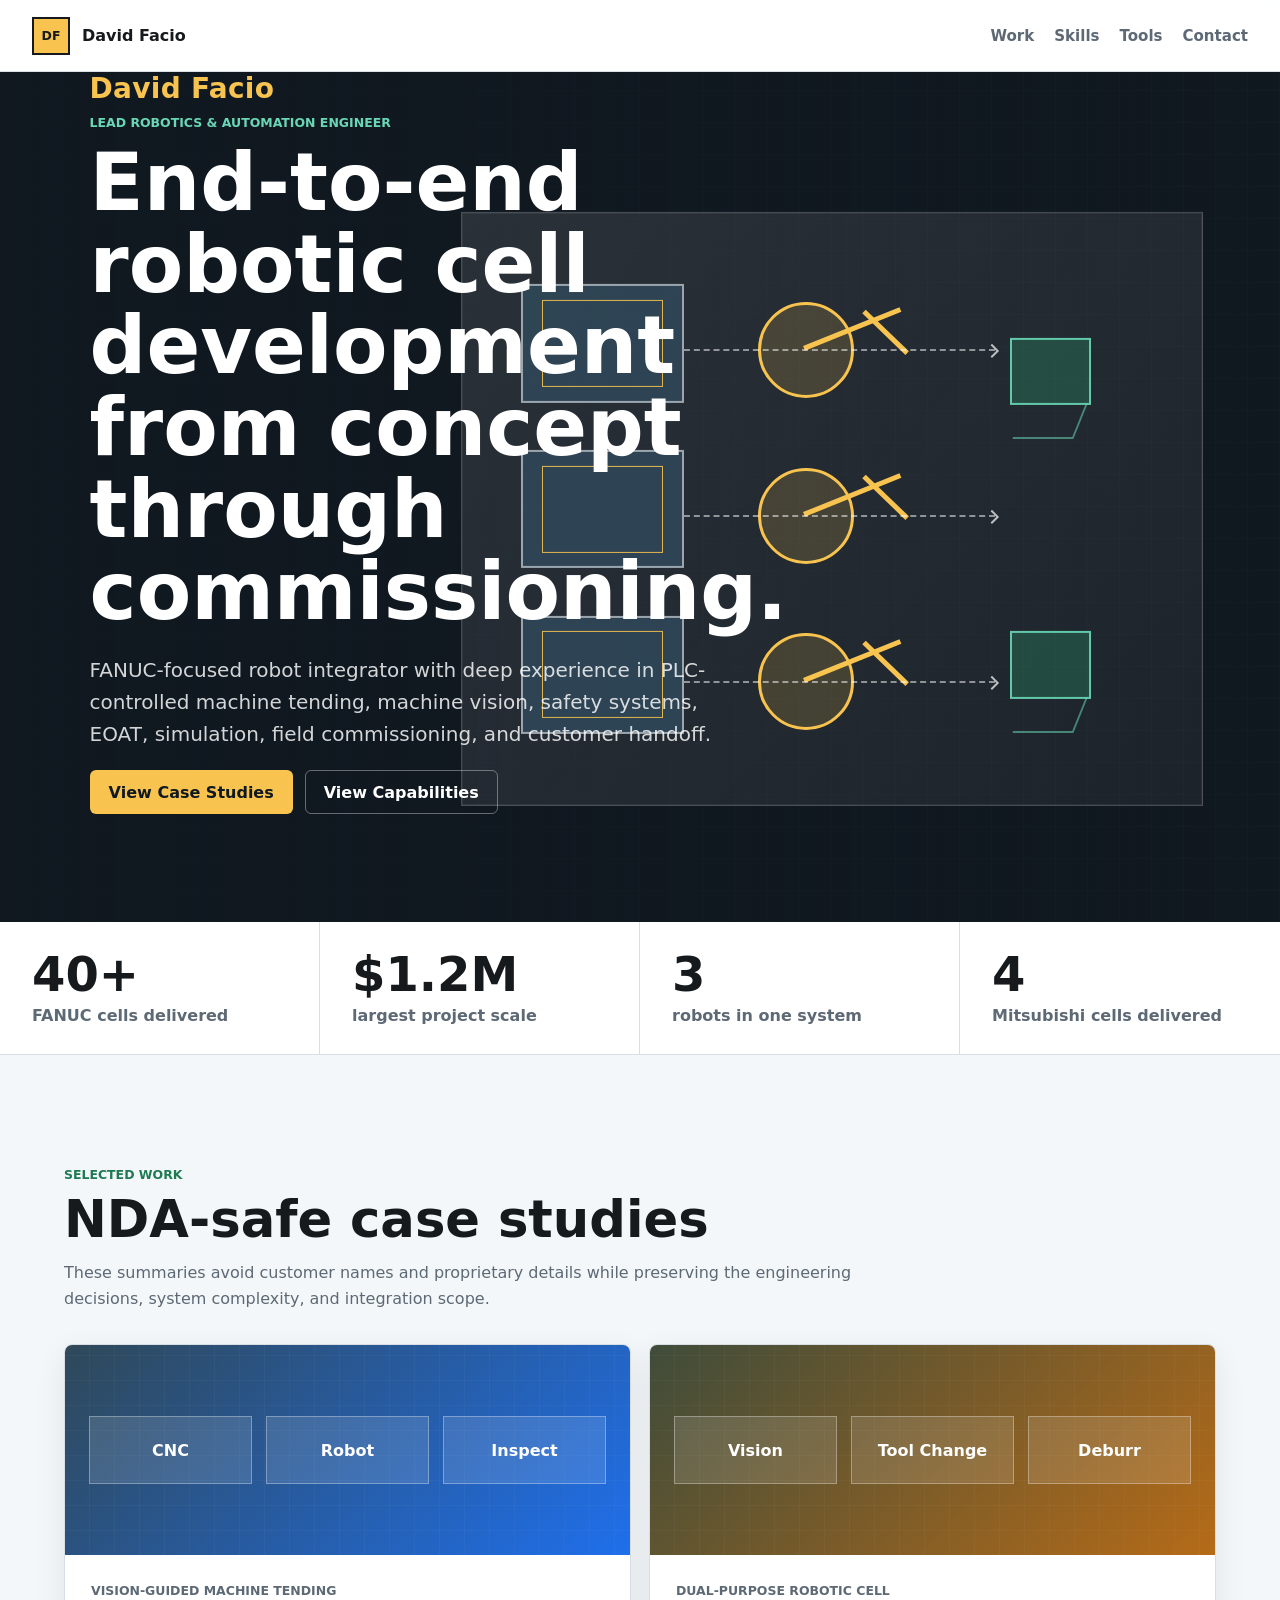
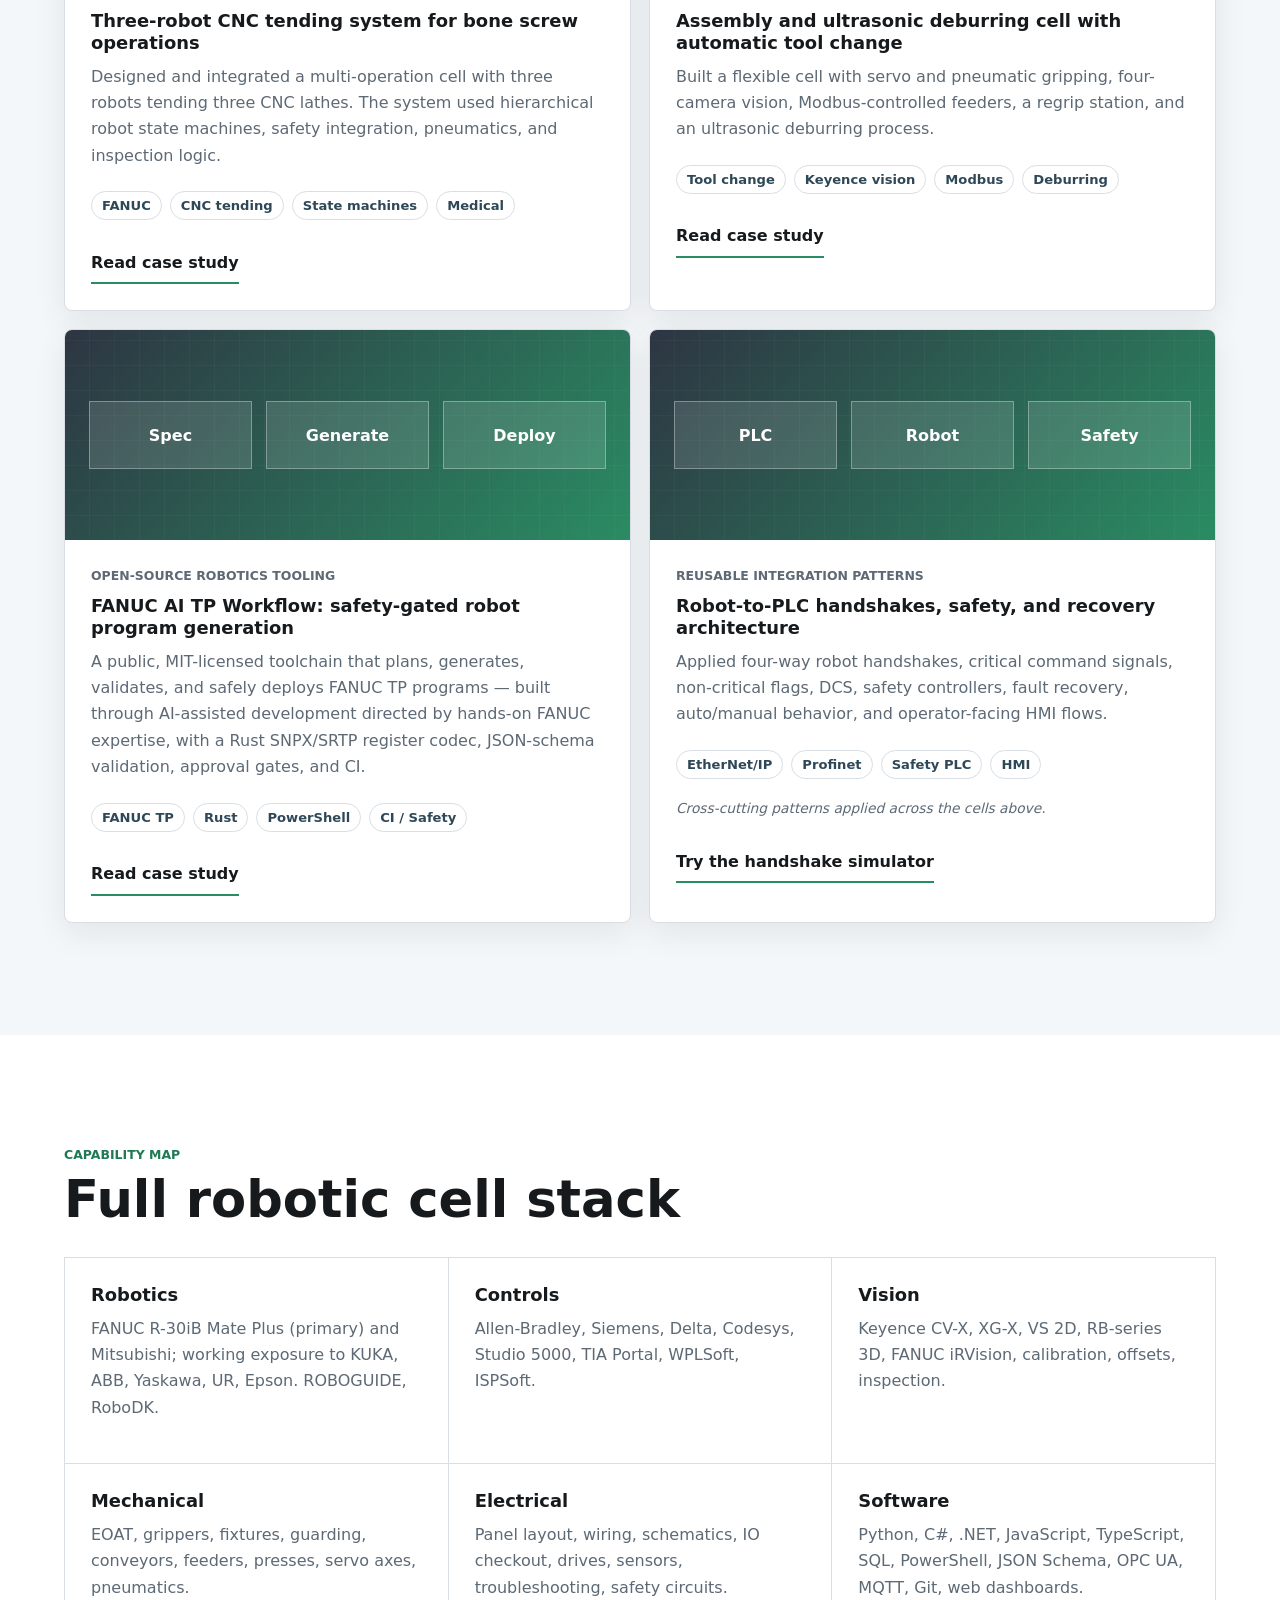
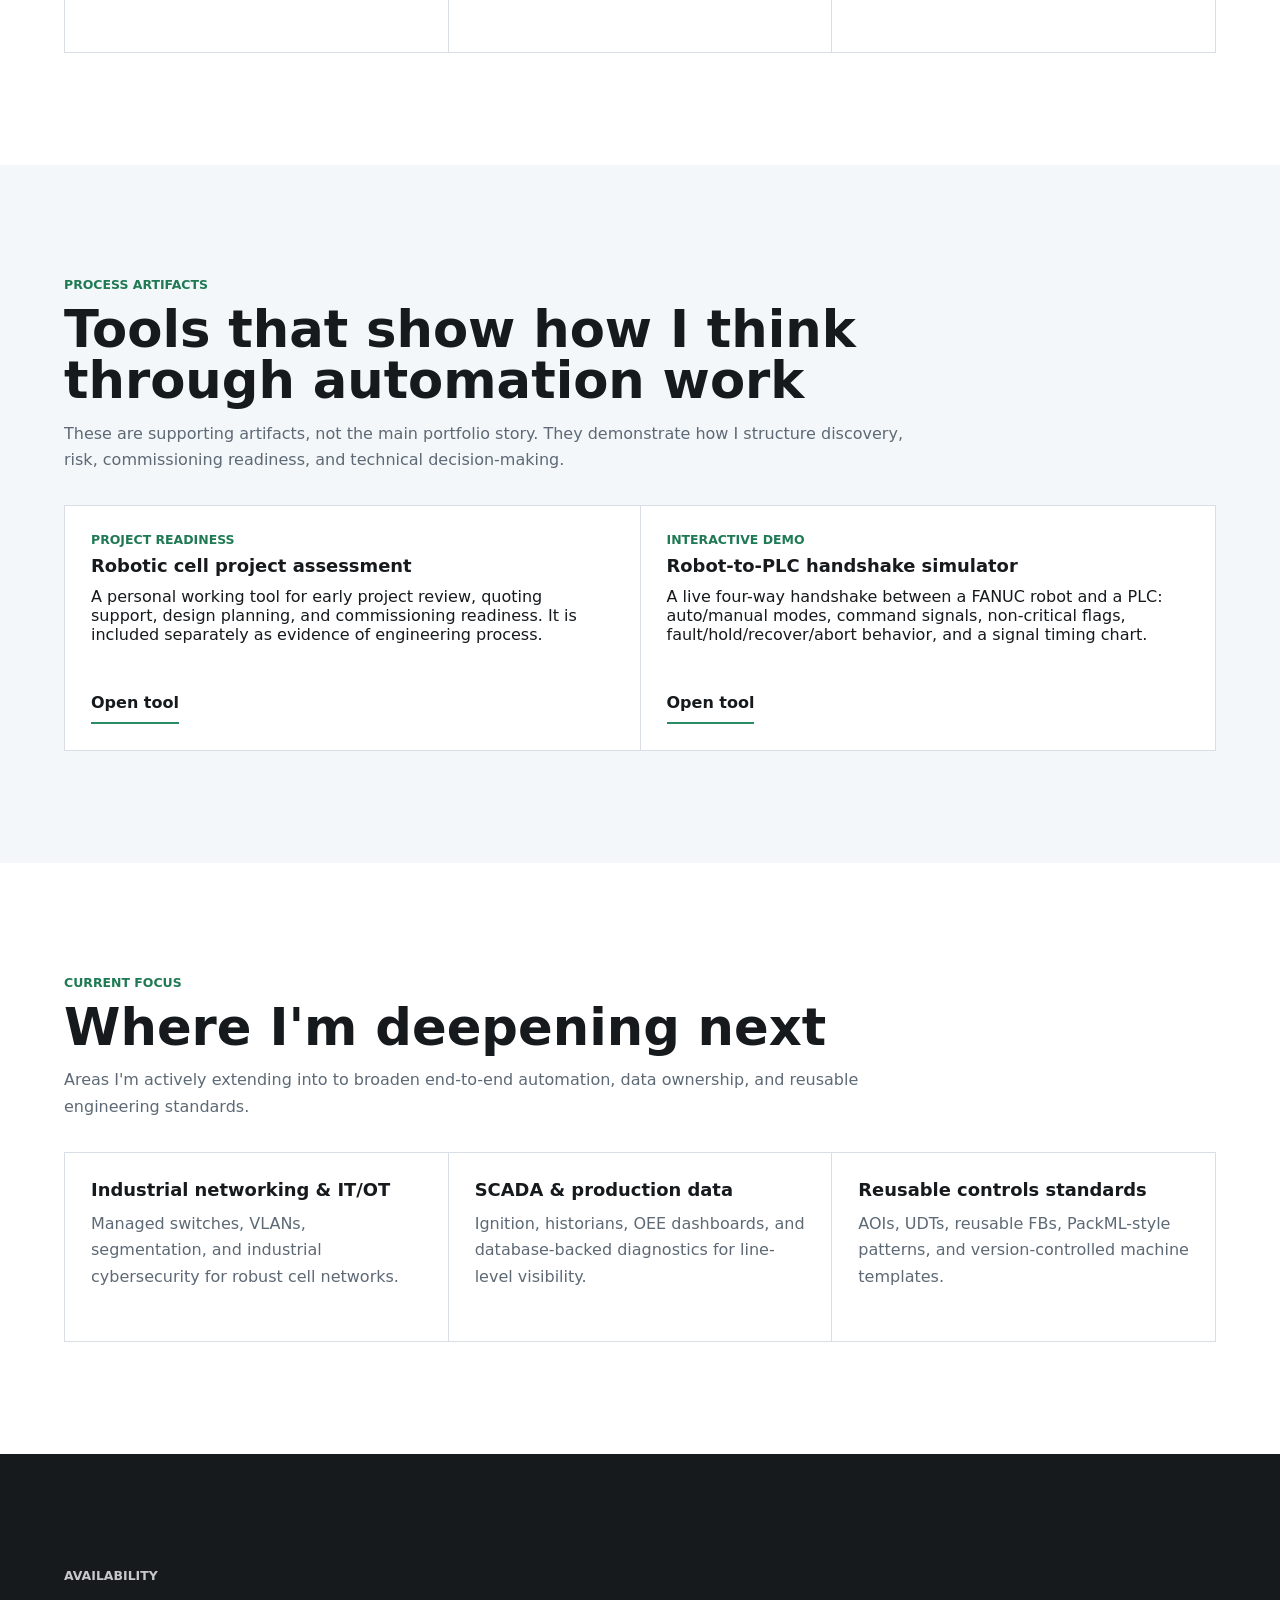
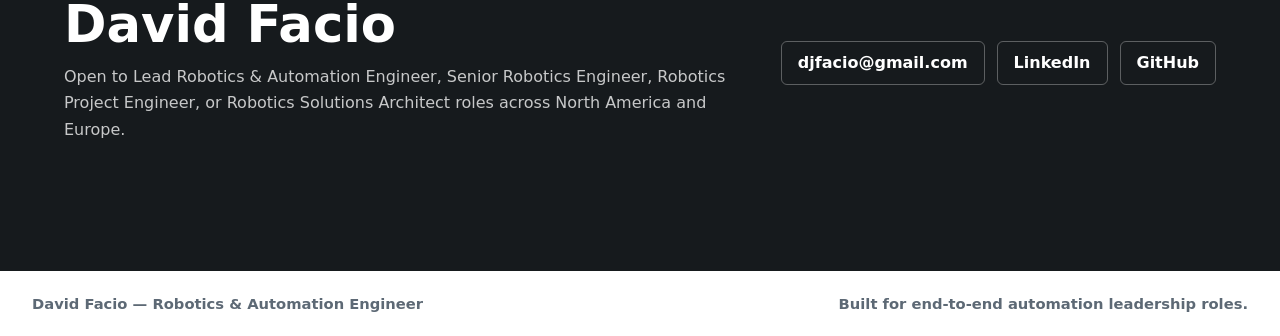
==== commit 2a29fed8: "Apply multi-angle review fixes: credibility, a11y, SEO, polish Credibility/accuracy: - Reframe fanuc" ====
--- a/index.html
+++ b/index.html
@@ -14,6 +14,12 @@
       property="og:description"
       content="40+ FANUC robotic cells from concept through commissioning. PLC controls, vision-guided CNC tending, safety systems, and end-to-end project delivery."
     />
+    <meta property="og:url" content="https://djfacio.github.io/" />
+    <meta property="og:image" content="https://djfacio.github.io/og-image.png" />
+    <meta property="og:image:width" content="1200" />
+    <meta property="og:image:height" content="630" />
+    <meta name="twitter:card" content="summary_large_image" />
+    <link rel="canonical" href="https://djfacio.github.io/" />
     <link
       rel="icon"
       href="data:image/svg+xml,%3Csvg xmlns='http://www.w3.org/2000/svg' viewBox='0 0 38 38'%3E%3Crect width='38' height='38' fill='%23f8c44f'/%3E%3Ctext x='19' y='26' font-family='Inter,sans-serif' font-size='18' font-weight='700' text-anchor='middle' fill='%23161a1d'%3EDF%3C/text%3E%3C/svg%3E"
@@ -69,7 +75,7 @@
       <section class="metrics" aria-label="Professional highlights">
         <div>
           <strong>40+</strong>
-          <span>FANUC cells built</span>
+          <span>FANUC cells delivered</span>
         </div>
         <div>
           <strong>$1.2M</strong>
@@ -80,8 +86,8 @@
           <span>robots in one system</span>
         </div>
         <div>
-          <strong>3</strong>
-          <span>regulated industries</span>
+          <strong>4</strong>
+          <span>Mitsubishi cells delivered</span>
         </div>
       </section>
 
@@ -153,8 +159,8 @@
               <h3>FANUC AI TP Workflow: safety-gated robot program generation</h3>
               <p>
                 A public, MIT-licensed toolchain that plans, generates, validates, and safely deploys
-                AI-assisted FANUC TP programs &mdash; including a hand-written Rust SNPX/SRTP controller
-                codec, JSON-schema validation, human approval gates, and CI.
+                FANUC TP programs &mdash; built through AI-assisted development directed by hands-on FANUC
+                expertise, with a Rust SNPX/SRTP register codec, JSON-schema validation, approval gates, and CI.
               </p>
               <ul class="tag-list">
                 <li>FANUC TP</li>
@@ -200,7 +206,7 @@
         <div class="skill-columns">
           <div>
             <h3>Robotics</h3>
-            <p>FANUC R-30iB Mate Plus, Mitsubishi, KUKA, ABB, Yaskawa, UR, Epson, ROBOGUIDE, RoboDK.</p>
+            <p>FANUC R-30iB Mate Plus (primary) and Mitsubishi; working exposure to KUKA, ABB, Yaskawa, UR, Epson. ROBOGUIDE, RoboDK.</p>
           </div>
           <div>
             <h3>Controls</h3>
@@ -220,7 +226,7 @@
           </div>
           <div>
             <h3>Software</h3>
-            <p>Python, C#, .NET, JavaScript, TypeScript, SQL, OPC UA, MQTT, web dashboards, version control fundamentals.</p>
+            <p>Python, C#, .NET, JavaScript, TypeScript, SQL, PowerShell, JSON Schema, OPC UA, MQTT, Git, web dashboards.</p>
           </div>
         </div>
       </section>
@@ -258,29 +264,25 @@
 
       <section class="section growth-band">
         <div class="section-heading">
-          <p class="eyebrow">Growth Plan</p>
-          <h2>Next skills to sharpen</h2>
+          <p class="eyebrow">Current Focus</p>
+          <h2>Where I'm deepening next</h2>
           <p>
-            The target is not to hide gaps. It is to turn them into visible learning projects that support
-            lead robotics, automation architecture, and hybrid-friendly roles.
+            Areas I'm actively extending into to broaden end-to-end automation, data ownership, and
+            reusable engineering standards.
           </p>
         </div>
         <div class="growth-grid">
           <div>
-            <h3>Industrial networking depth</h3>
-            <p>Managed switches, VLANs, NAT, segmentation, diagnostics, and industrial cybersecurity basics.</p>
-          </div>
-          <div>
-            <h3>SCADA and production data</h3>
-            <p>Ignition, historians, OEE dashboards, production reporting, and database-backed diagnostics.</p>
+            <h3>Industrial networking &amp; IT/OT</h3>
+            <p>Managed switches, VLANs, segmentation, and industrial cybersecurity for robust cell networks.</p>
+          </div>
+          <div>
+            <h3>SCADA &amp; production data</h3>
+            <p>Ignition, historians, OEE dashboards, and database-backed diagnostics for line-level visibility.</p>
           </div>
           <div>
             <h3>Reusable controls standards</h3>
             <p>AOIs, UDTs, reusable FBs, PackML-style patterns, and version-controlled machine templates.</p>
-          </div>
-          <div>
-            <h3>Public proof</h3>
-            <p>Case studies, demo videos, architecture diagrams, technical writing, and hosted portfolio tools.</p>
           </div>
         </div>
       </section>
--- a/styles.css
+++ b/styles.css
@@ -273,7 +273,7 @@
 
 .eyebrow {
   margin: 0 0 12px;
-  color: var(--green);
+  color: #1f7a54;
   font-size: 0.78rem;
   font-weight: 800;
   letter-spacing: 0;
@@ -283,7 +283,7 @@
 .hero-name {
   margin: 0 0 10px;
   color: #f8c44f;
-  font-size: clamp(1.15rem, 2.4vw, 1.55rem);
+  font-size: clamp(1.3rem, 2.7vw, 1.75rem);
   font-weight: 800;
   letter-spacing: 0.01em;
 }
@@ -310,8 +310,8 @@
 h1 {
   max-width: 720px;
   margin-bottom: 22px;
-  font-size: clamp(2.4rem, 7vw, 5.9rem);
-  line-height: 0.98;
+  font-size: clamp(2.3rem, 6.2vw, 5rem);
+  line-height: 1.03;
   letter-spacing: 0;
 }
 
@@ -422,7 +422,7 @@
 
 .case-grid {
   display: grid;
-  grid-template-columns: repeat(3, minmax(0, 1fr));
+  grid-template-columns: repeat(2, minmax(0, 1fr));
   gap: 18px;
 }
 
@@ -485,7 +485,7 @@
 
 .case-type {
   margin-bottom: 8px;
-  color: var(--green);
+  color: #1f7a54;
   font-size: 0.78rem;
   font-weight: 800;
   text-transform: uppercase;
@@ -550,10 +550,6 @@
   border: 0;
 }
 
-.muted-tool {
-  background: #f8fafb;
-}
-
 .tool-hero {
   padding: clamp(64px, 10vw, 120px) clamp(20px, 7vw, 96px) clamp(44px, 7vw, 80px);
   background: #fff;
@@ -834,6 +830,13 @@
     linear-gradient(90deg, rgba(16, 24, 32, 0.94), rgba(16, 24, 32, 0.58)),
     repeating-linear-gradient(90deg, transparent, transparent 44px, rgba(255, 255, 255, 0.06) 45px),
     linear-gradient(135deg, #3f4c3a, #b56b18);
+}
+
+.fanuc-detail {
+  background:
+    linear-gradient(90deg, rgba(16, 24, 32, 0.94), rgba(16, 24, 32, 0.58)),
+    repeating-linear-gradient(90deg, transparent, transparent 44px, rgba(255, 255, 255, 0.06) 45px),
+    linear-gradient(135deg, #2d3542, #2a8c63);
 }
 
 .breadcrumb {
@@ -1354,6 +1357,25 @@
   }
 }
 
+@media (prefers-reduced-motion: reduce) {
+  html {
+    scroll-behavior: auto;
+  }
+
+  *,
+  *::before,
+  *::after {
+    animation-duration: 0.01ms !important;
+    animation-iteration-count: 1 !important;
+    transition-duration: 0.01ms !important;
+  }
+
+  .button:hover,
+  .icon-button:hover {
+    transform: none;
+  }
+}
+
 @media print {
   .site-header,
   .hero,
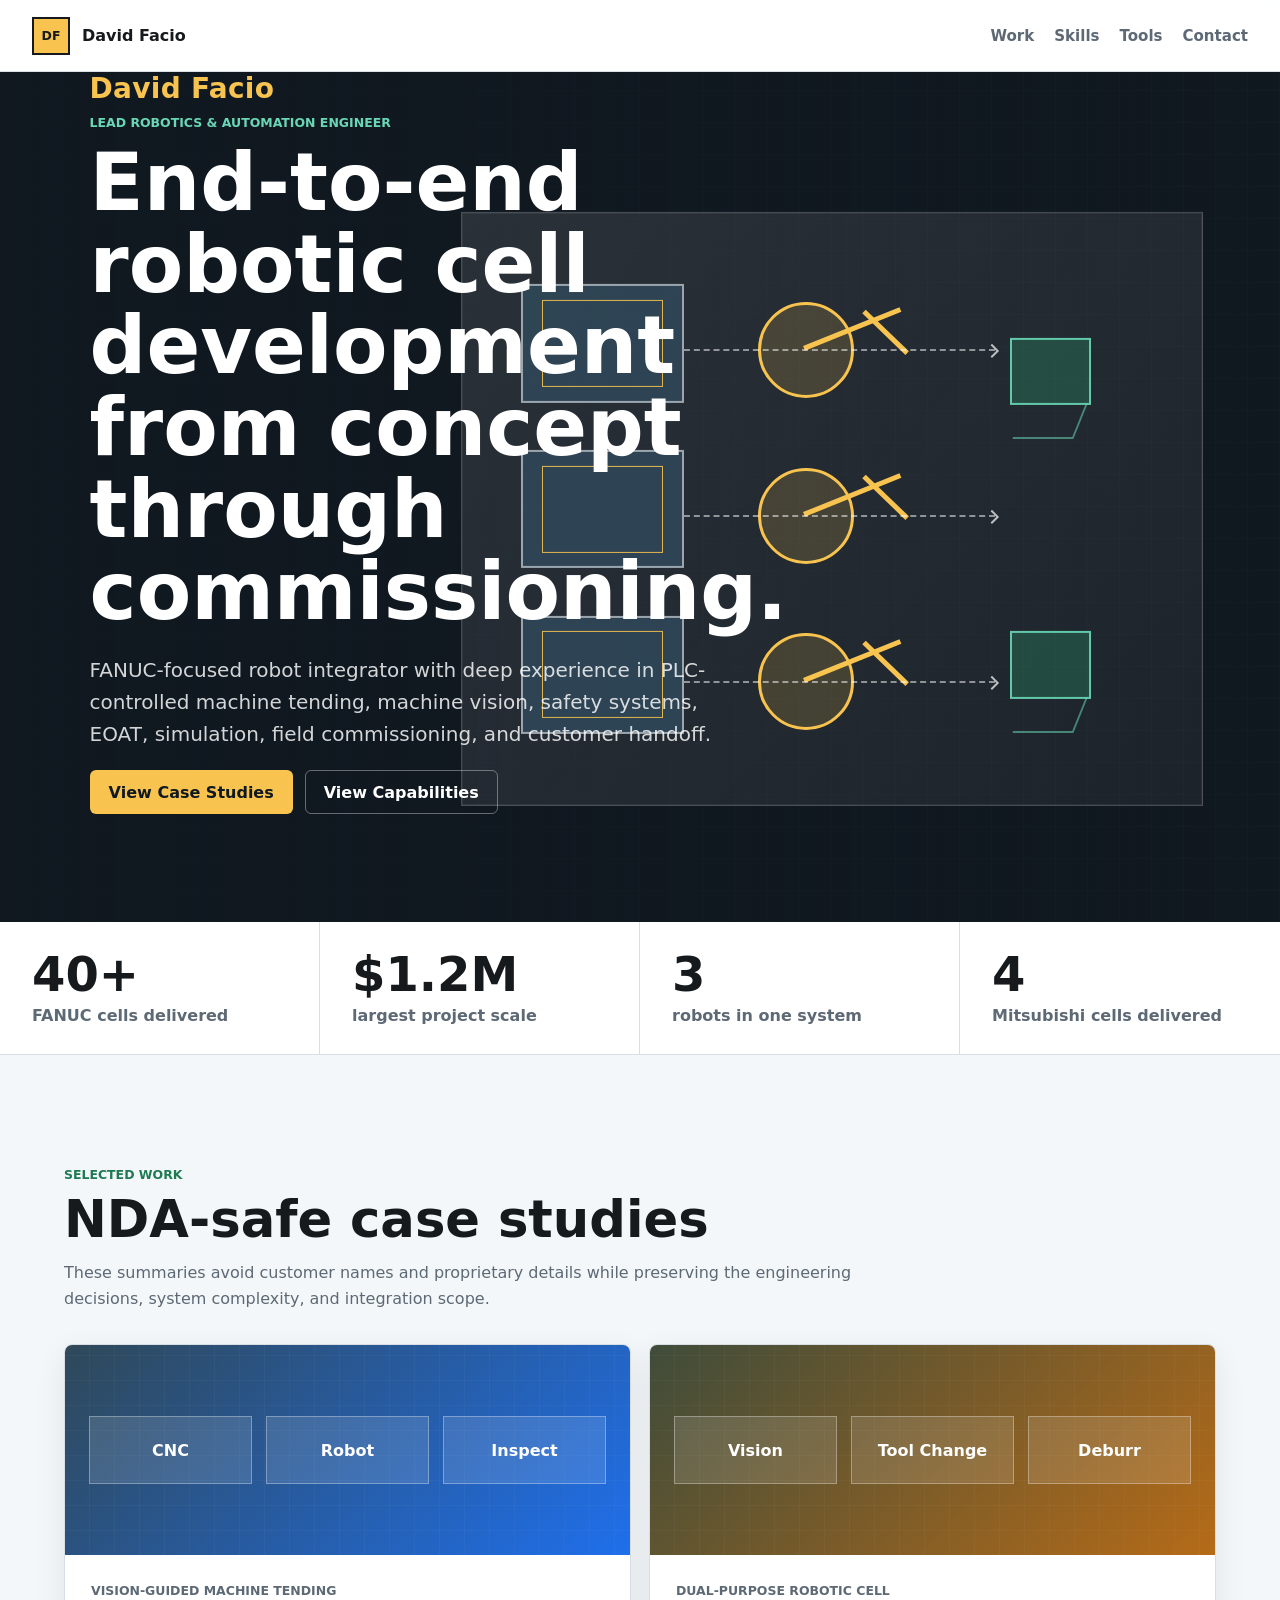
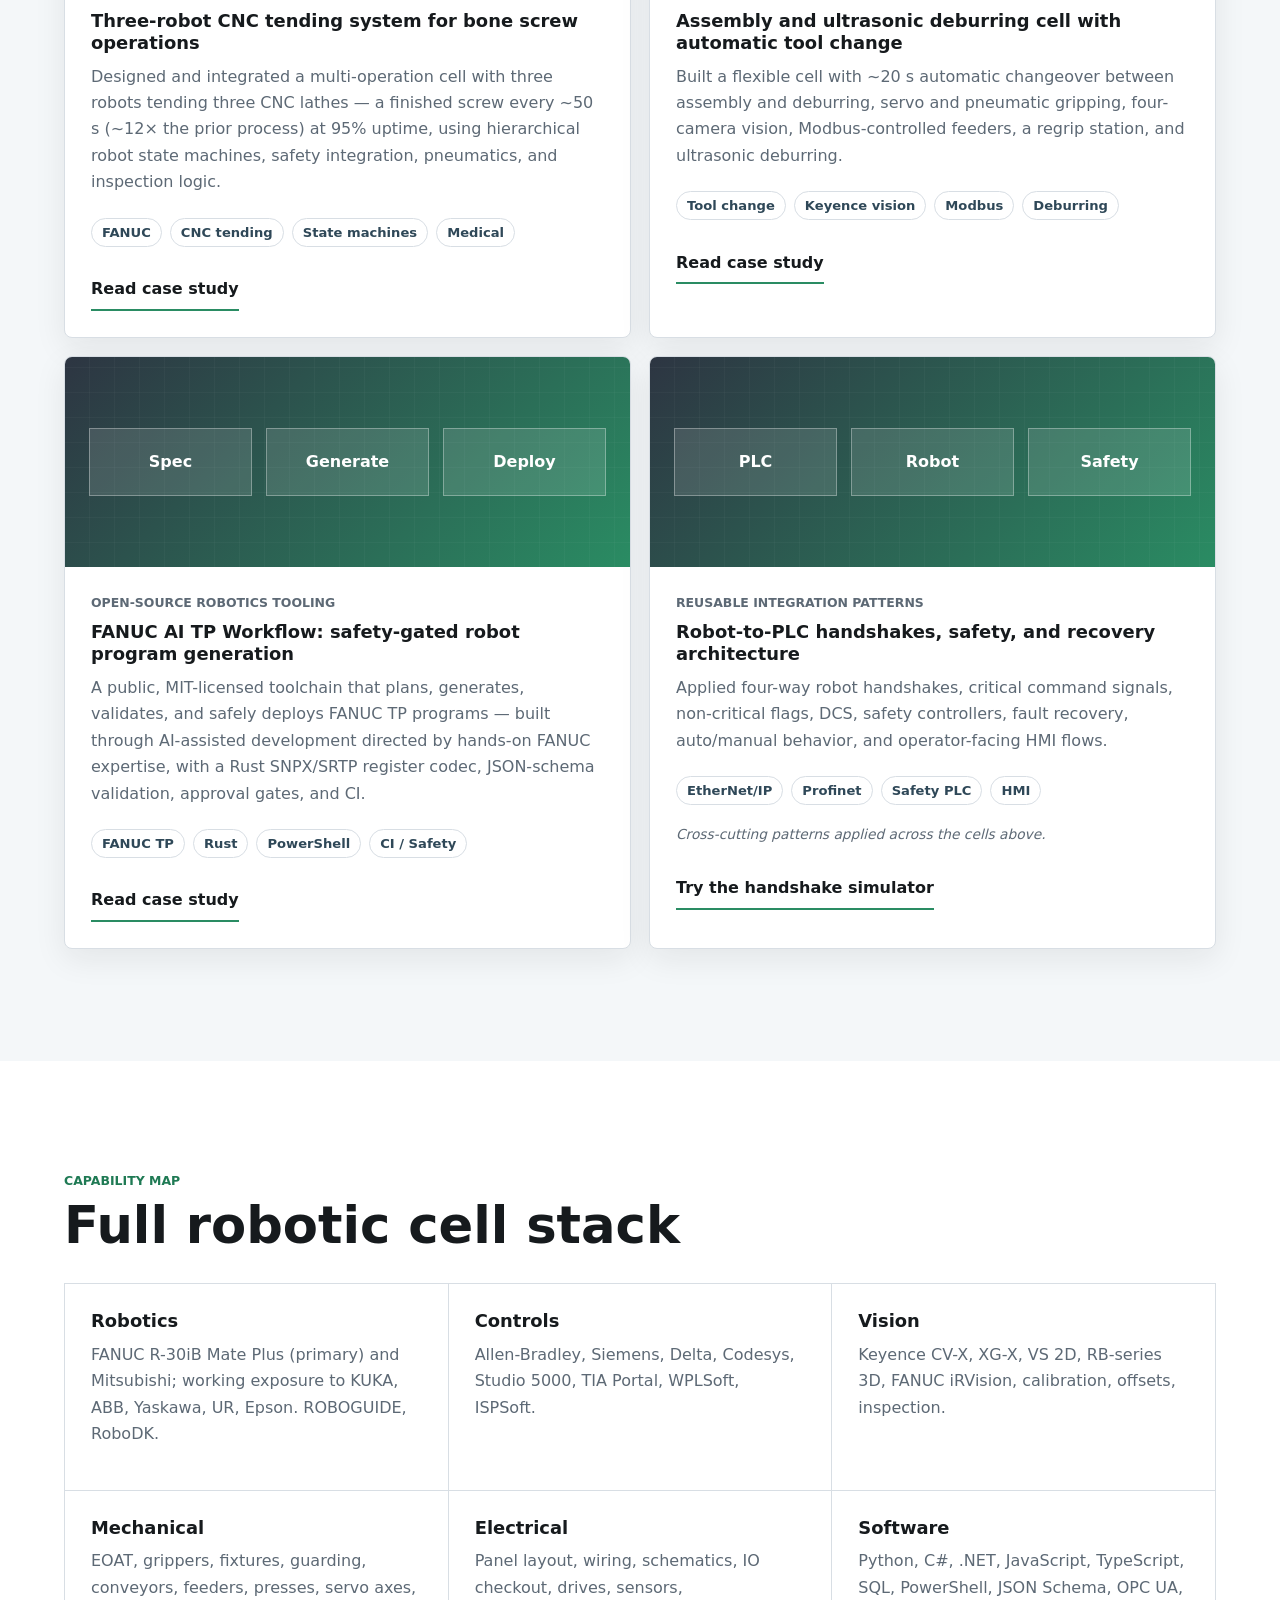
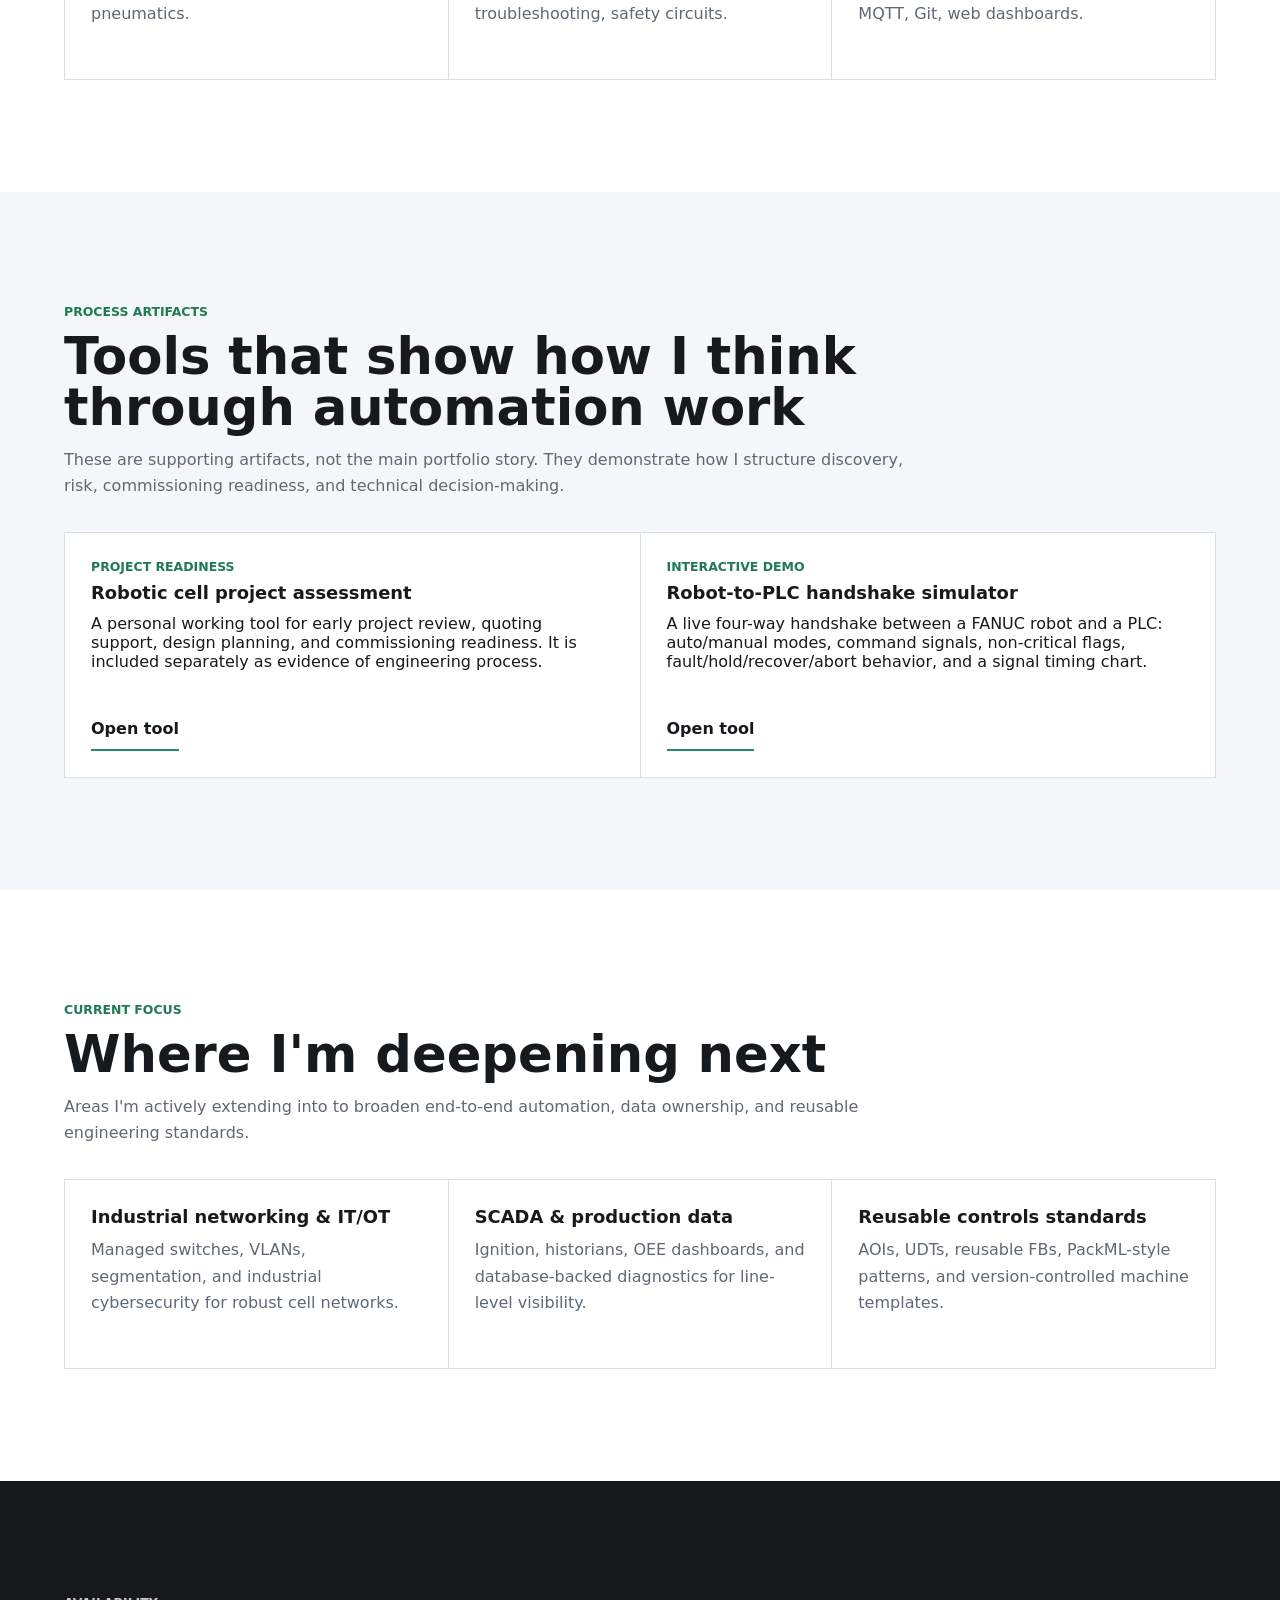
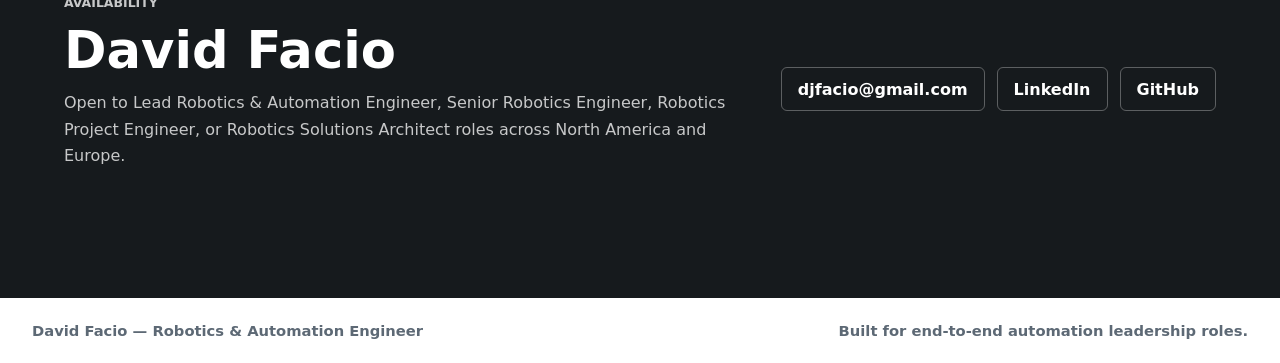
==== commit 2c371cbe: "Add case-study results + sanitized system diagrams; surface metrics - Both case studies: new Results" ====
--- a/index.html
+++ b/index.html
@@ -112,8 +112,9 @@
               <p class="case-type">Vision-guided machine tending</p>
               <h3>Three-robot CNC tending system for bone screw operations</h3>
               <p>
-                Designed and integrated a multi-operation cell with three robots tending three CNC lathes.
-                The system used hierarchical robot state machines, safety integration, pneumatics, and inspection logic.
+                Designed and integrated a multi-operation cell with three robots tending three CNC lathes —
+                a finished screw every ~50 s (~12&times; the prior process) at 95% uptime, using hierarchical
+                robot state machines, safety integration, pneumatics, and inspection logic.
               </p>
               <ul class="tag-list">
                 <li>FANUC</li>
@@ -135,8 +136,8 @@
               <p class="case-type">Dual-purpose robotic cell</p>
               <h3>Assembly and ultrasonic deburring cell with automatic tool change</h3>
               <p>
-                Built a flexible cell with servo and pneumatic gripping, four-camera vision, Modbus-controlled feeders,
-                a regrip station, and an ultrasonic deburring process.
+                Built a flexible cell with ~20&nbsp;s automatic changeover between assembly and deburring, servo and
+                pneumatic gripping, four-camera vision, Modbus-controlled feeders, a regrip station, and ultrasonic deburring.
               </p>
               <ul class="tag-list">
                 <li>Tool change</li>
--- a/styles.css
+++ b/styles.css
@@ -932,6 +932,19 @@
   margin-bottom: 10px;
 }
 
+.case-diagram {
+  margin: 10px 0 0;
+  padding-bottom: 6px;
+  overflow-x: auto;
+}
+
+.case-diagram svg {
+  display: block;
+  width: 100%;
+  min-width: 660px;
+  height: auto;
+}
+
 /* ===== Robot-to-PLC handshake simulator ===== */
 .sim-section {
   padding-top: 8px;
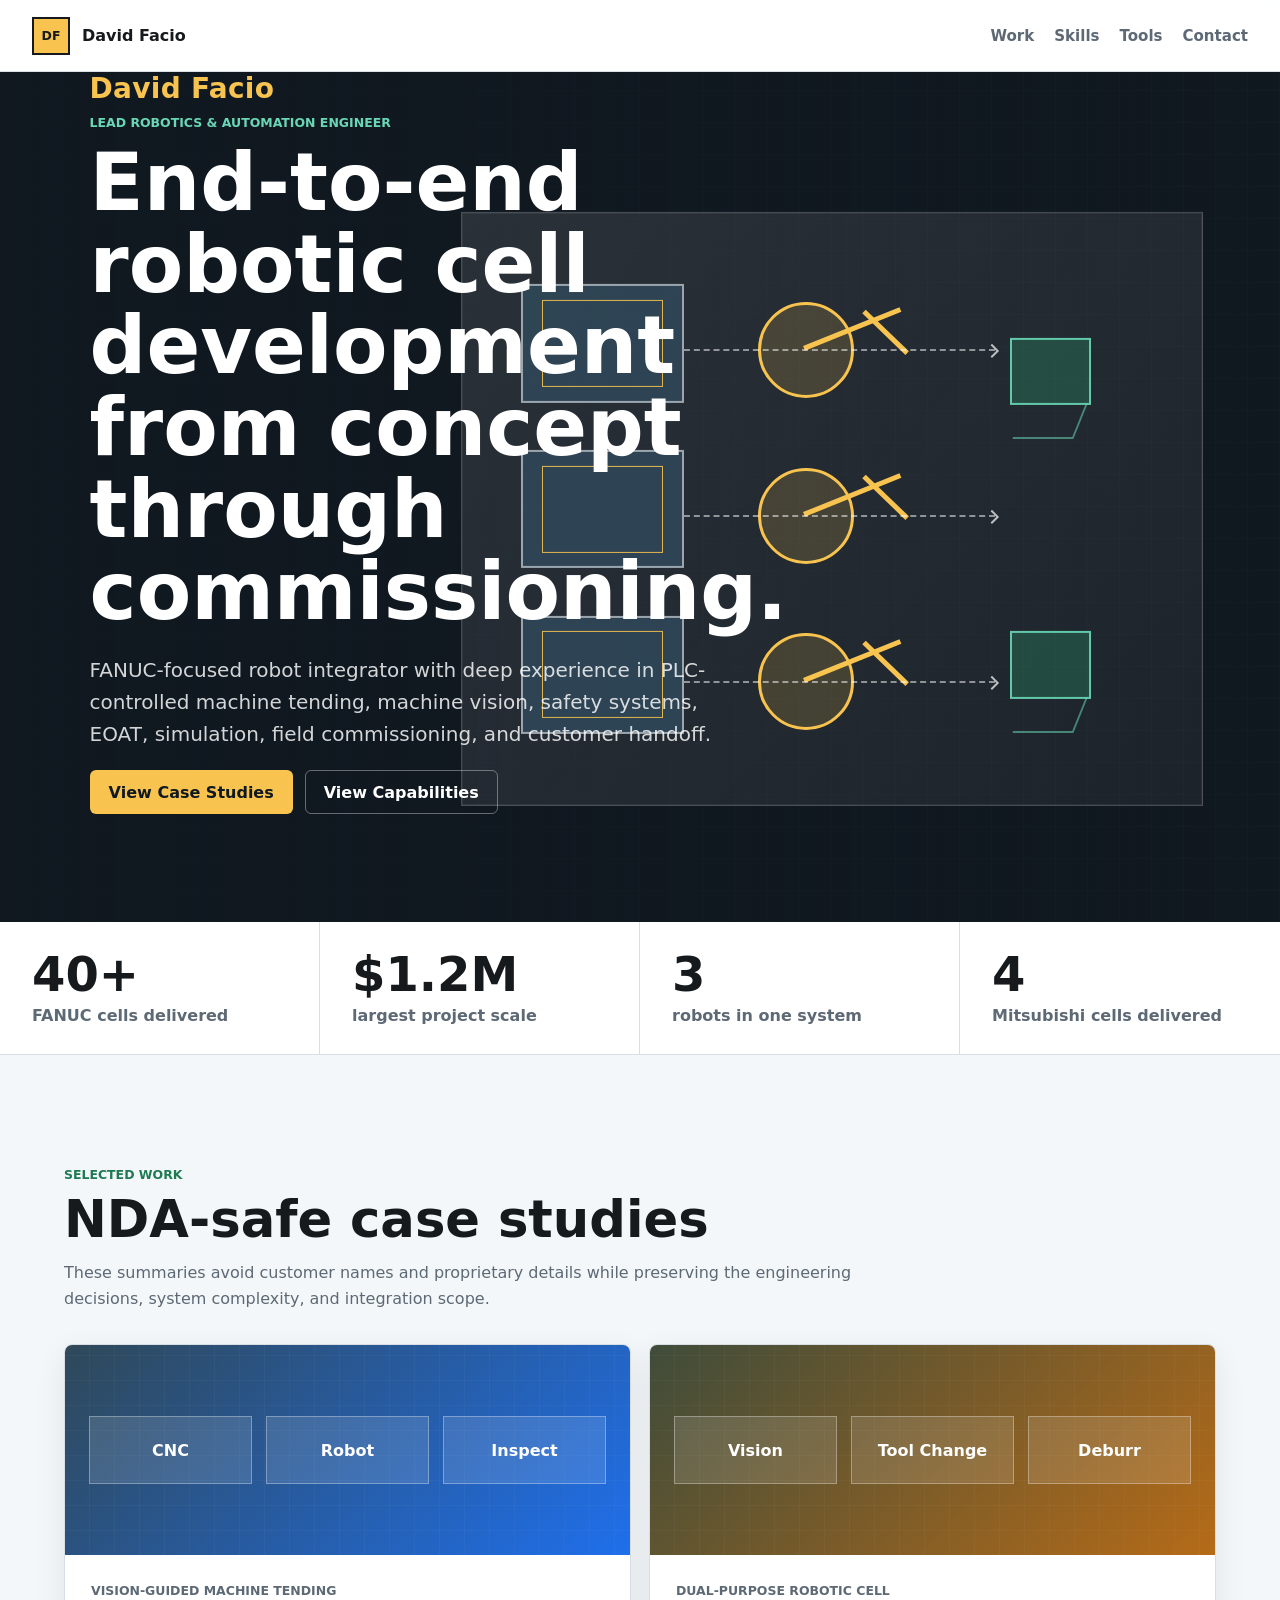
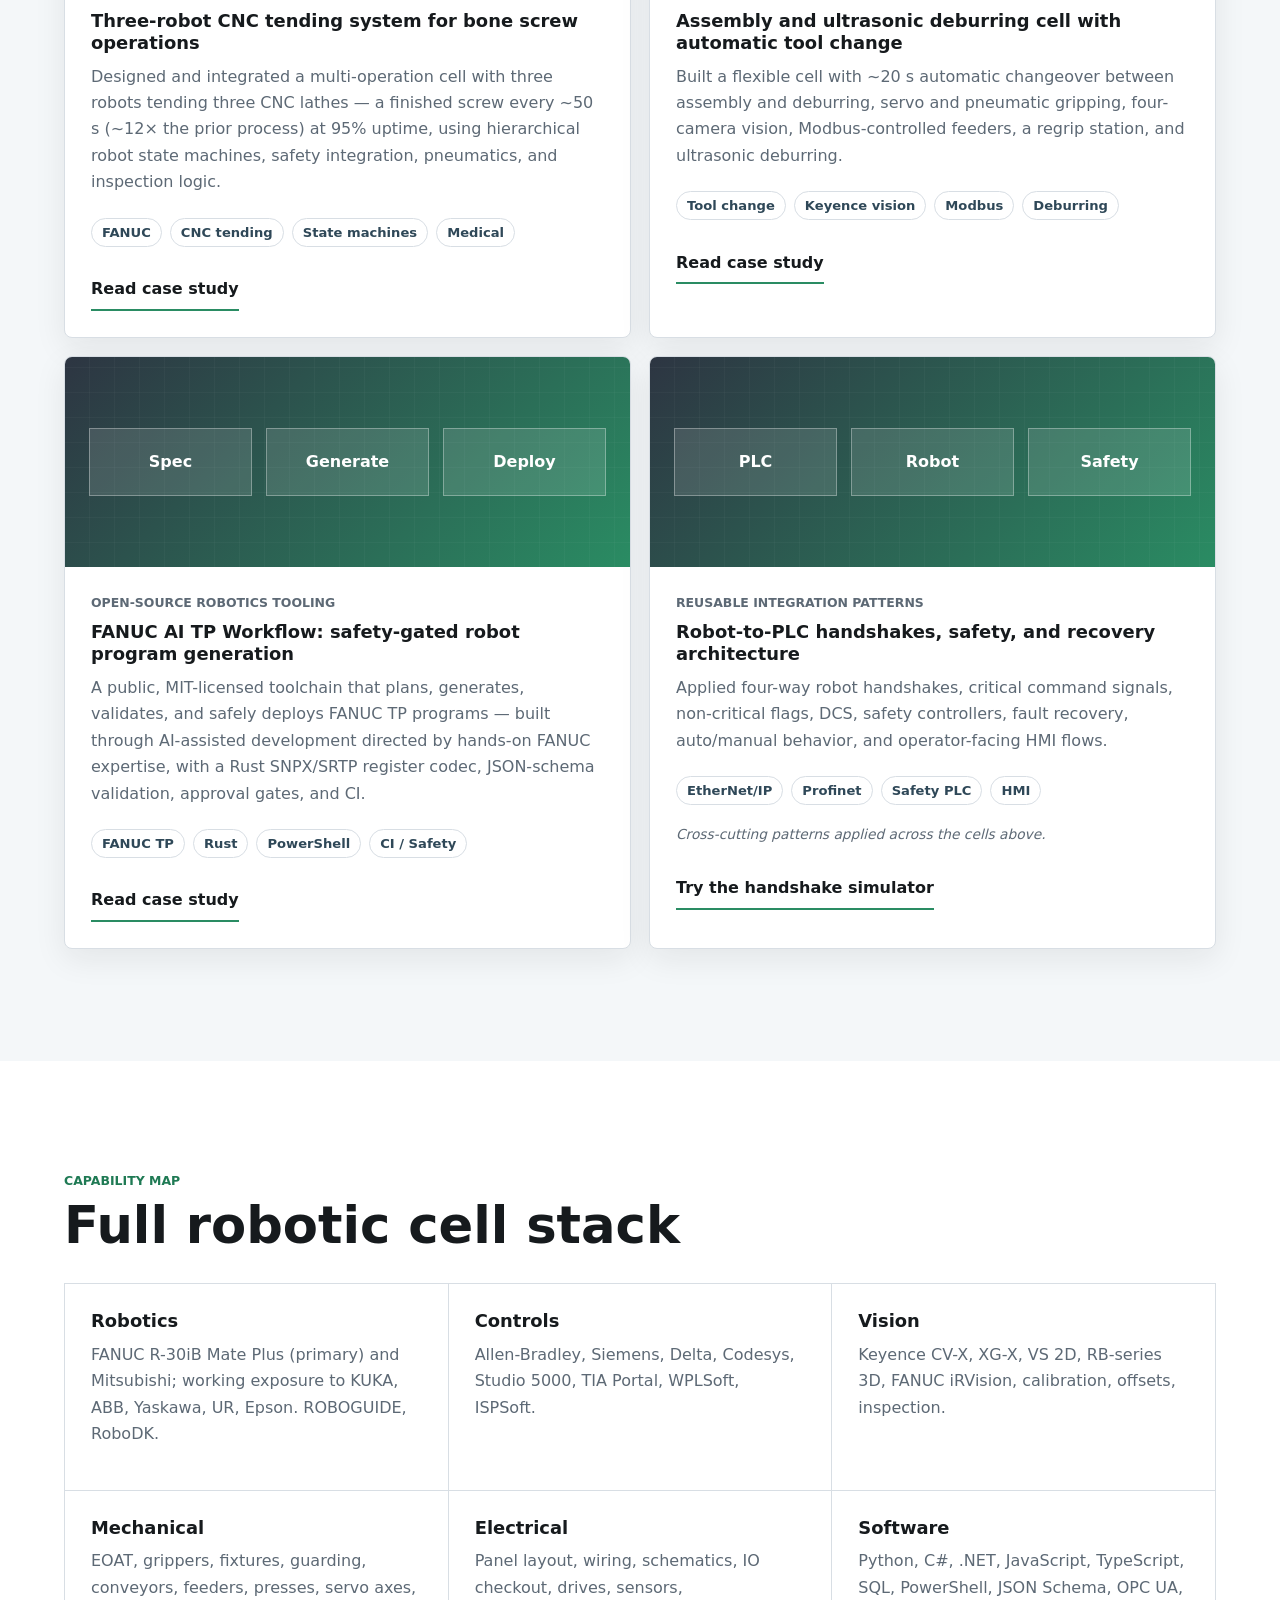
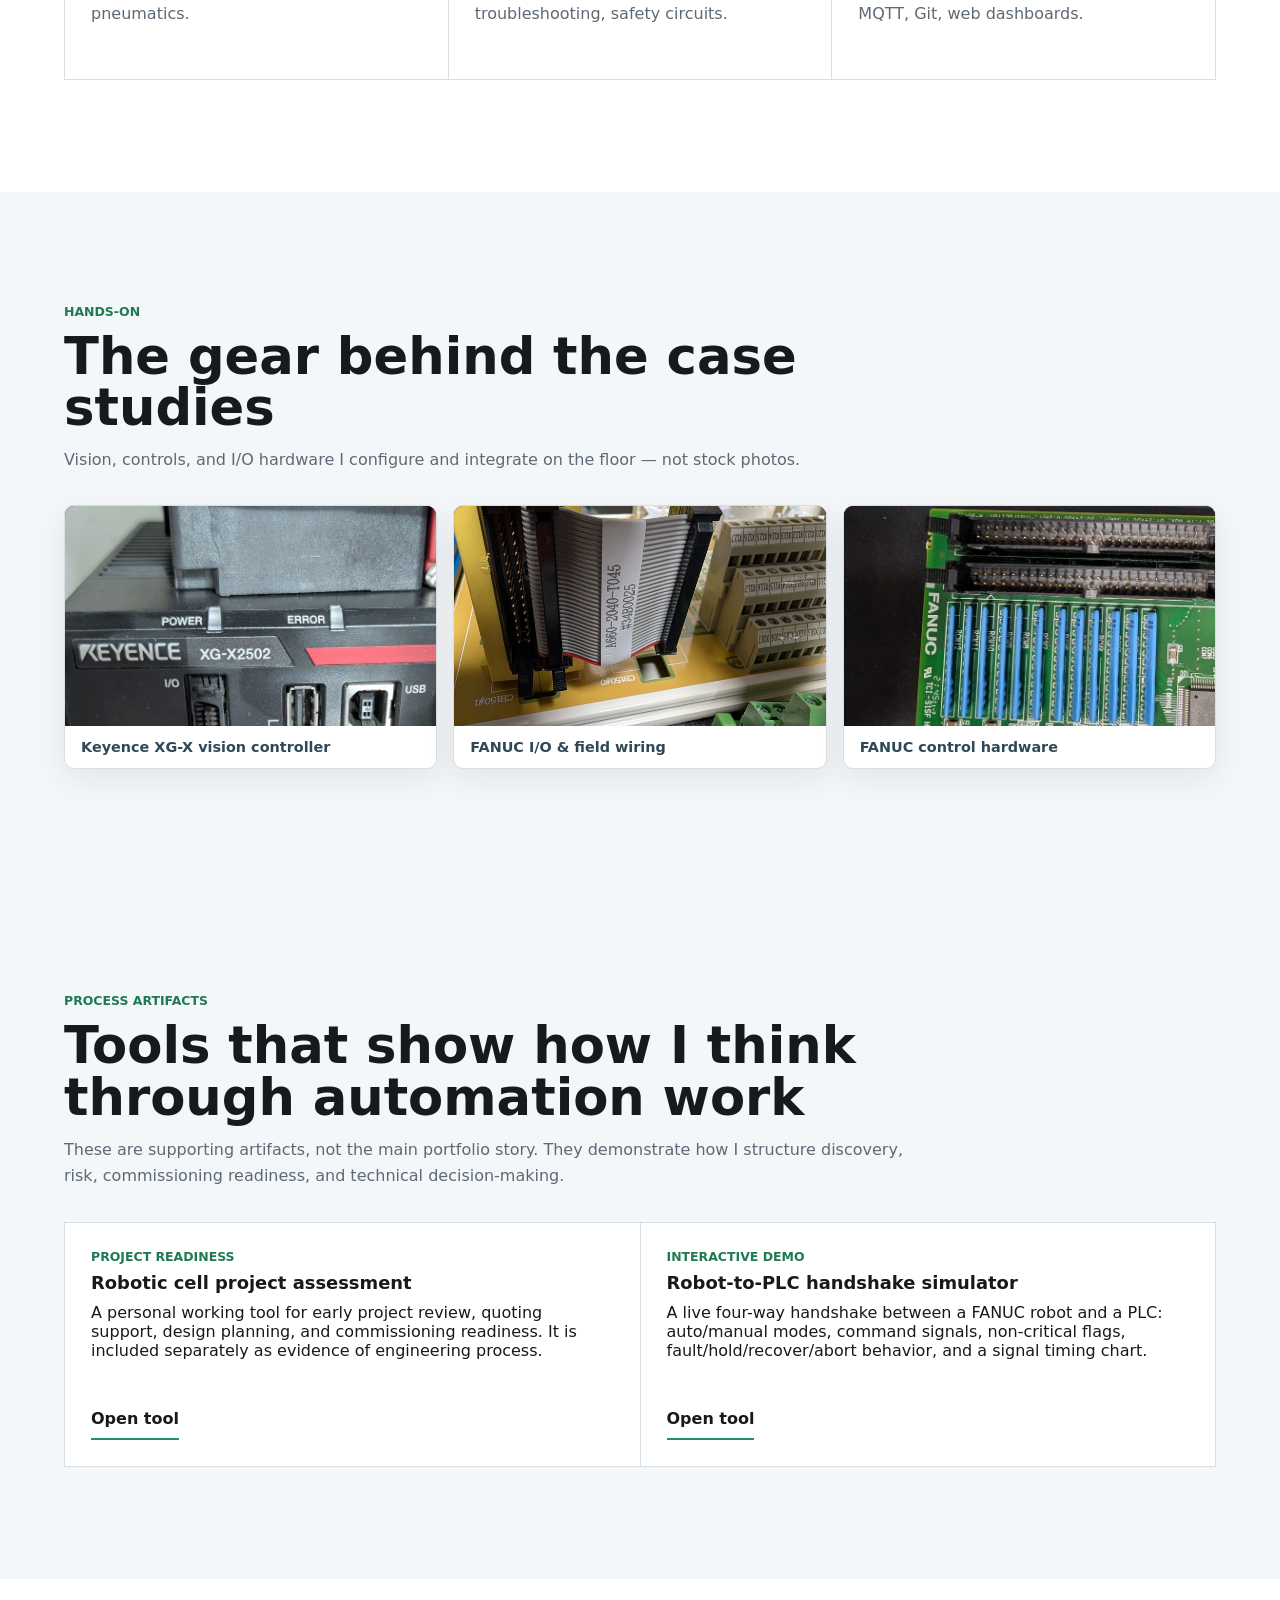
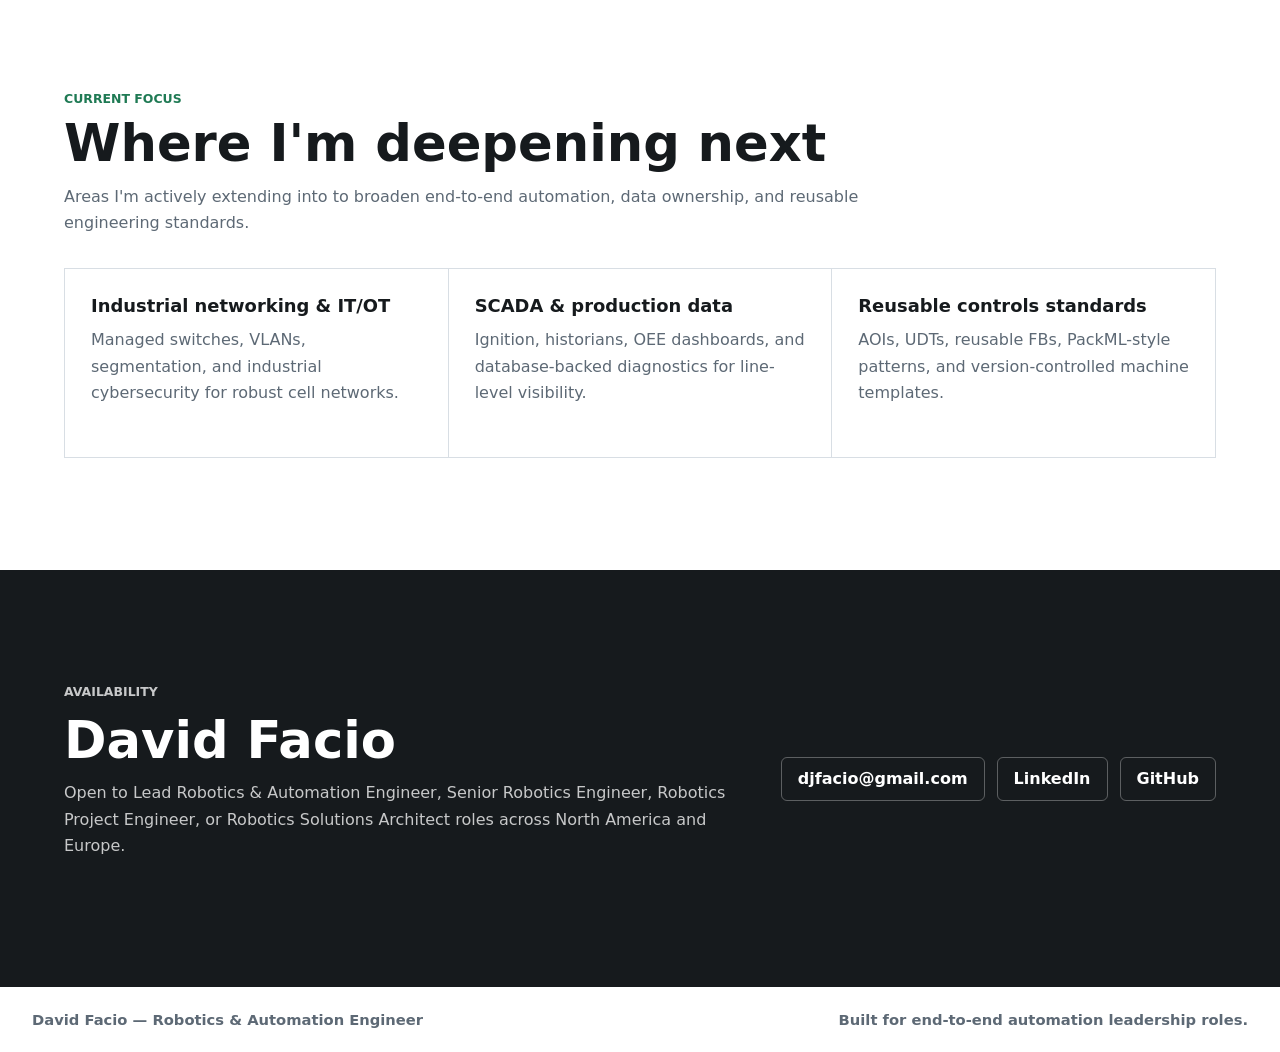
==== commit 7c5da66f: "Add hands-on hardware band with real equipment photos Real, NDA-safe photos of off-the-shelf gear (K" ====
--- a/index.html
+++ b/index.html
@@ -232,6 +232,30 @@
         </div>
       </section>
 
+      <section class="section hardware-band">
+        <div class="section-heading">
+          <p class="eyebrow">Hands-On</p>
+          <h2>The gear behind the case studies</h2>
+          <p>
+            Vision, controls, and I/O hardware I configure and integrate on the floor &mdash; not stock photos.
+          </p>
+        </div>
+        <div class="hardware-grid">
+          <figure>
+            <img src="img/hw-keyence.jpg" alt="Keyence XG-X2502 machine-vision controller" loading="lazy" width="780" height="557" />
+            <figcaption>Keyence XG-X vision controller</figcaption>
+          </figure>
+          <figure>
+            <img src="img/hw-fanuc-io.jpg" alt="FANUC I/O backplane with ribbon cabling and field terminal blocks" loading="lazy" width="780" height="418" />
+            <figcaption>FANUC I/O &amp; field wiring</figcaption>
+          </figure>
+          <figure>
+            <img src="img/hw-fanuc-pcb.jpg" alt="FANUC control PCB" loading="lazy" width="780" height="563" />
+            <figcaption>FANUC control hardware</figcaption>
+          </figure>
+        </div>
+      </section>
+
       <section id="tools" class="section">
         <div class="section-heading">
           <p class="eyebrow">Process Artifacts</p>
--- a/styles.css
+++ b/styles.css
@@ -524,6 +524,37 @@
   background: #fff;
 }
 
+.hardware-grid {
+  display: grid;
+  grid-template-columns: repeat(3, minmax(0, 1fr));
+  gap: 16px;
+}
+
+.hardware-grid figure {
+  margin: 0;
+  overflow: hidden;
+  border: 1px solid var(--line);
+  border-radius: 10px;
+  background: var(--panel);
+  box-shadow: 0 10px 32px rgba(22, 26, 29, 0.08);
+}
+
+.hardware-grid img {
+  display: block;
+  width: 100%;
+  height: 220px;
+  object-fit: cover;
+  object-position: center 55%;
+  background: #101820;
+}
+
+.hardware-grid figcaption {
+  padding: 13px 16px;
+  color: var(--steel);
+  font-size: 0.9rem;
+  font-weight: 800;
+}
+
 .skill-columns,
 .tool-grid,
 .growth-grid {
@@ -1321,6 +1352,7 @@
   .skill-columns,
   .tool-grid,
   .growth-grid,
+  .hardware-grid,
   .assessment-layout,
   .project-panel,
   .summary-strip,
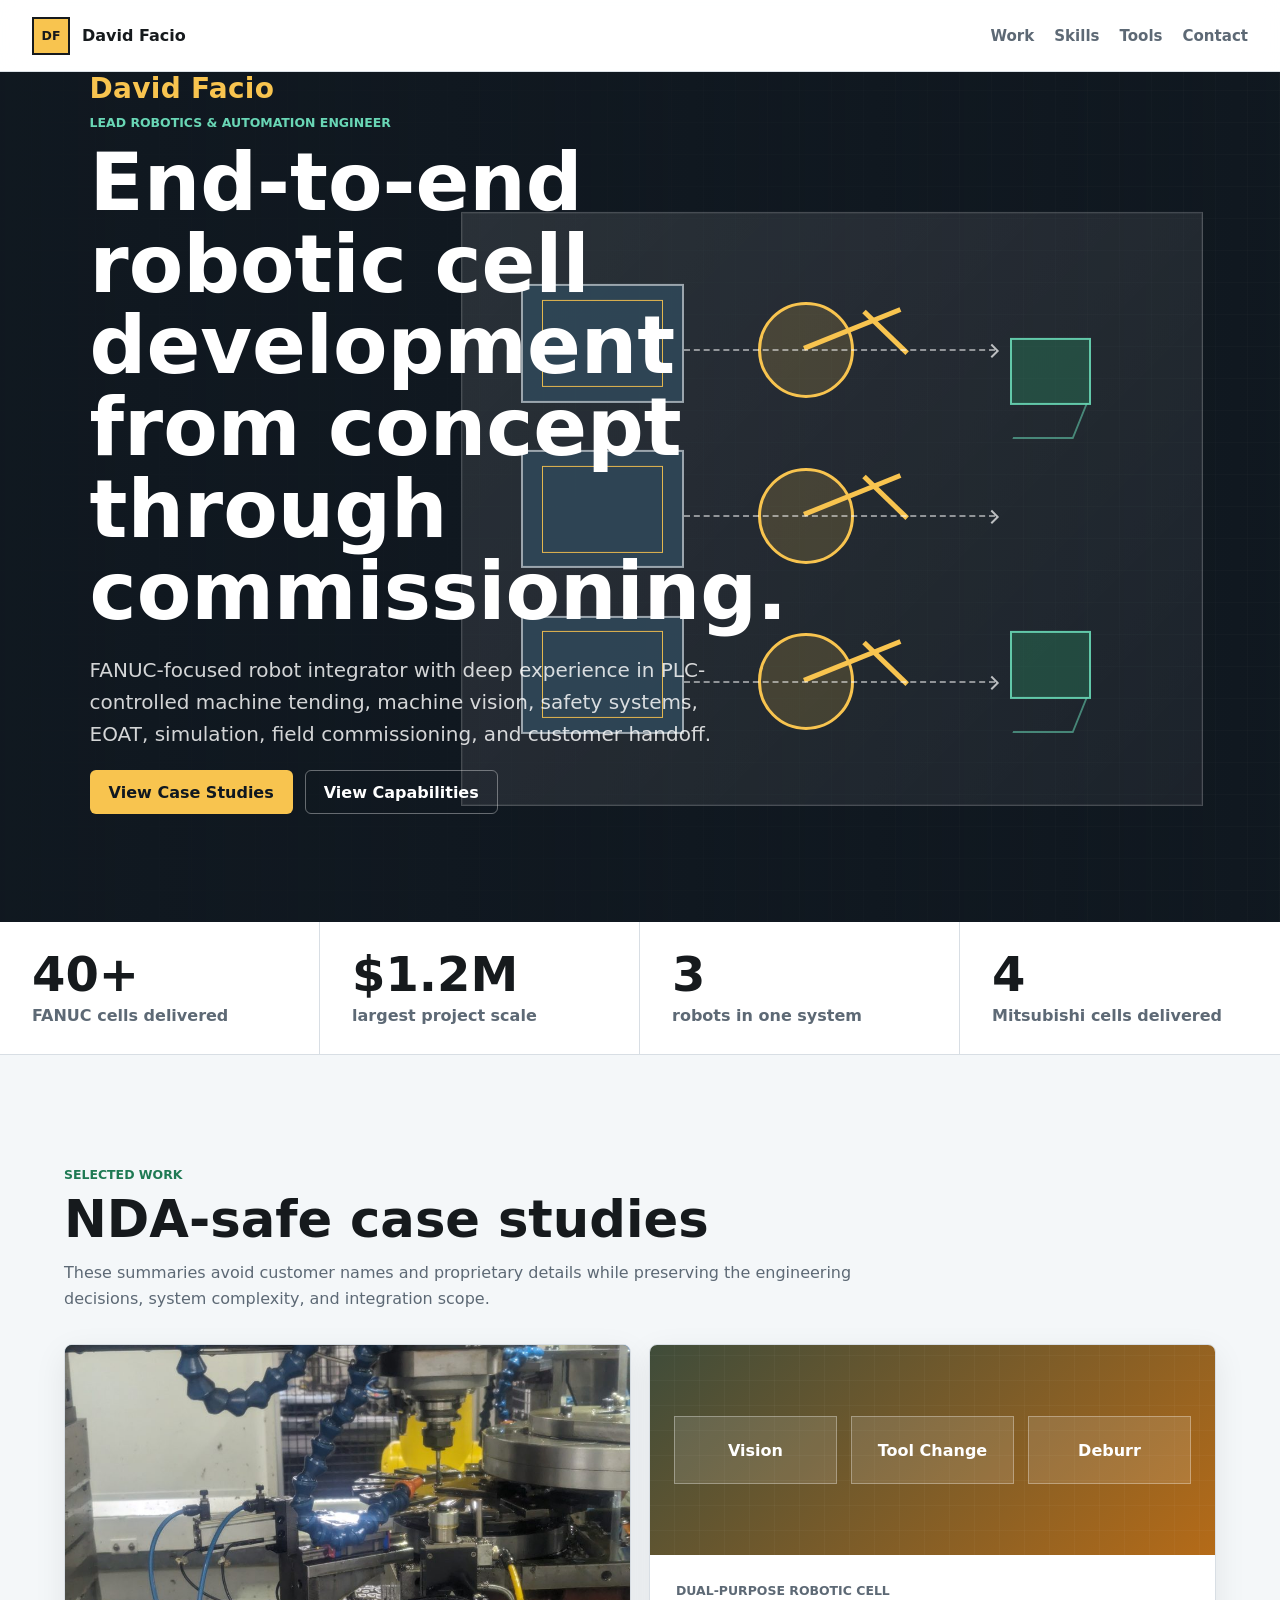
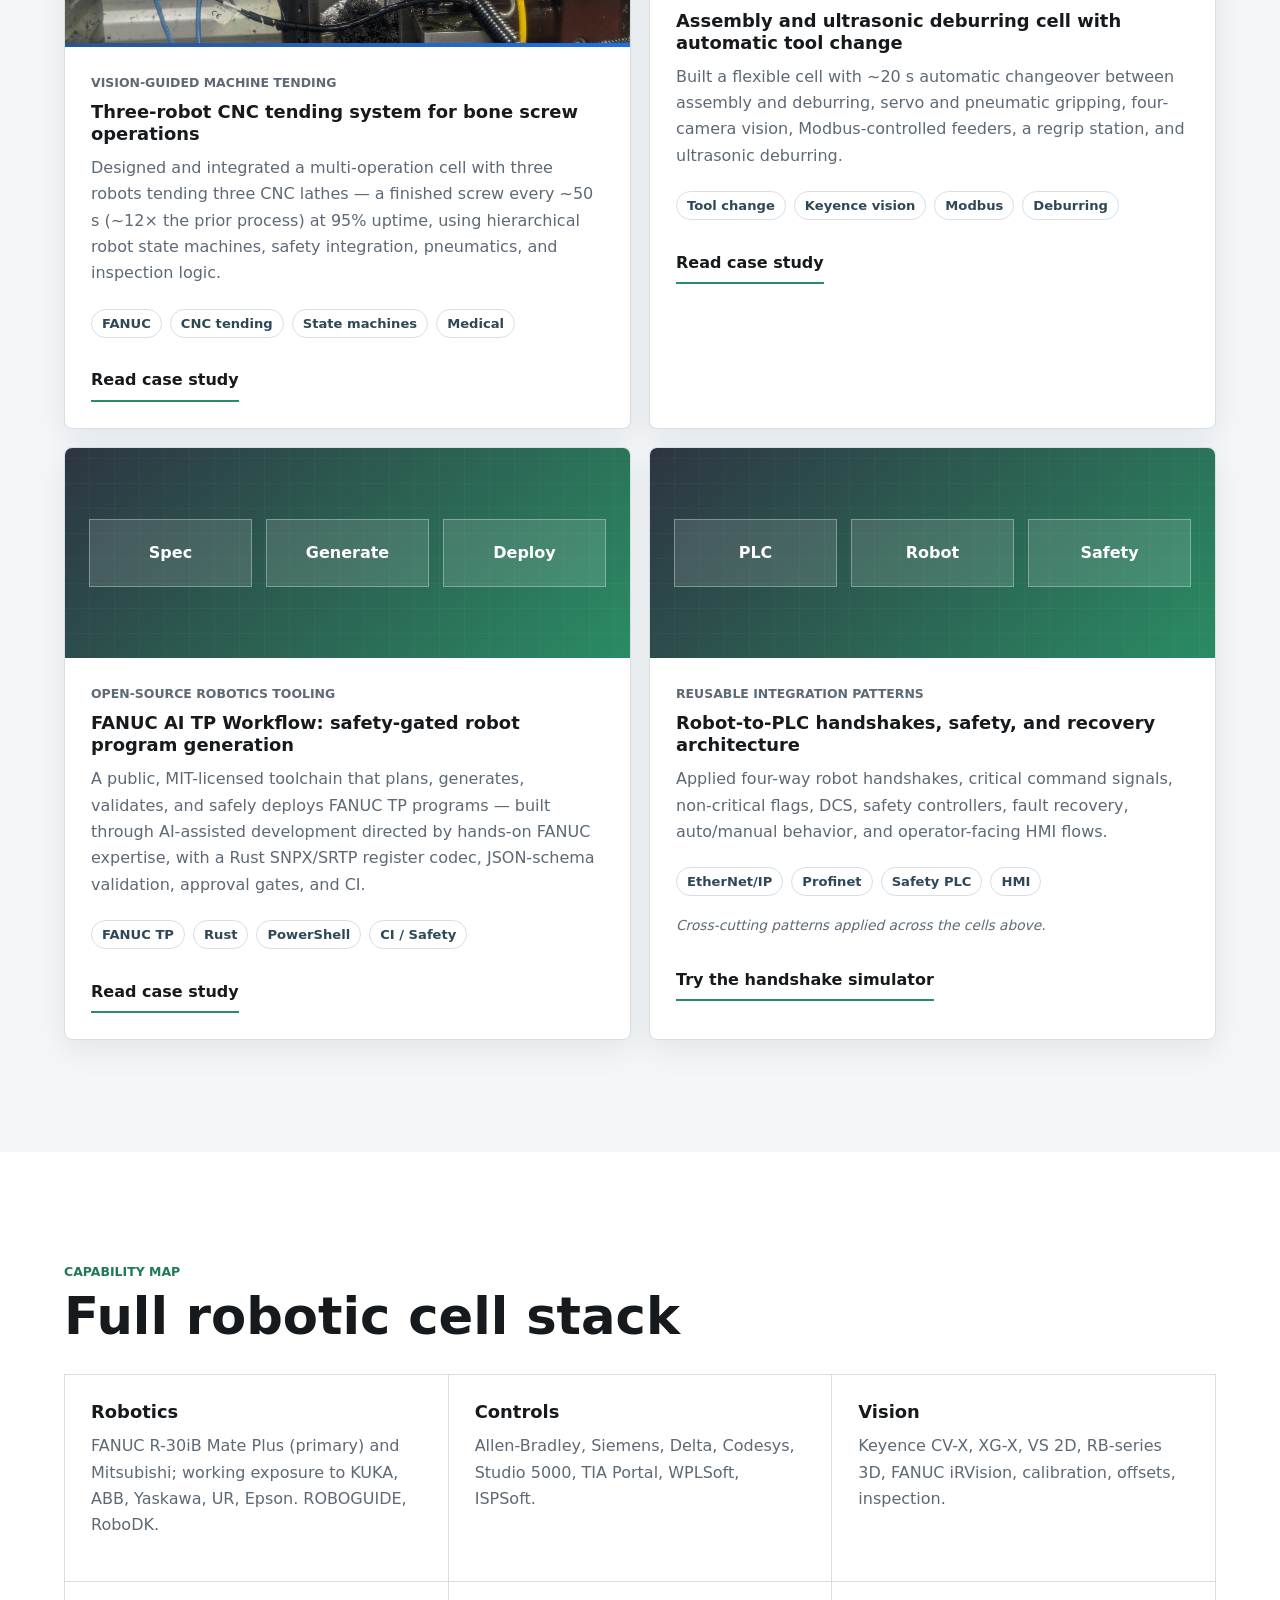
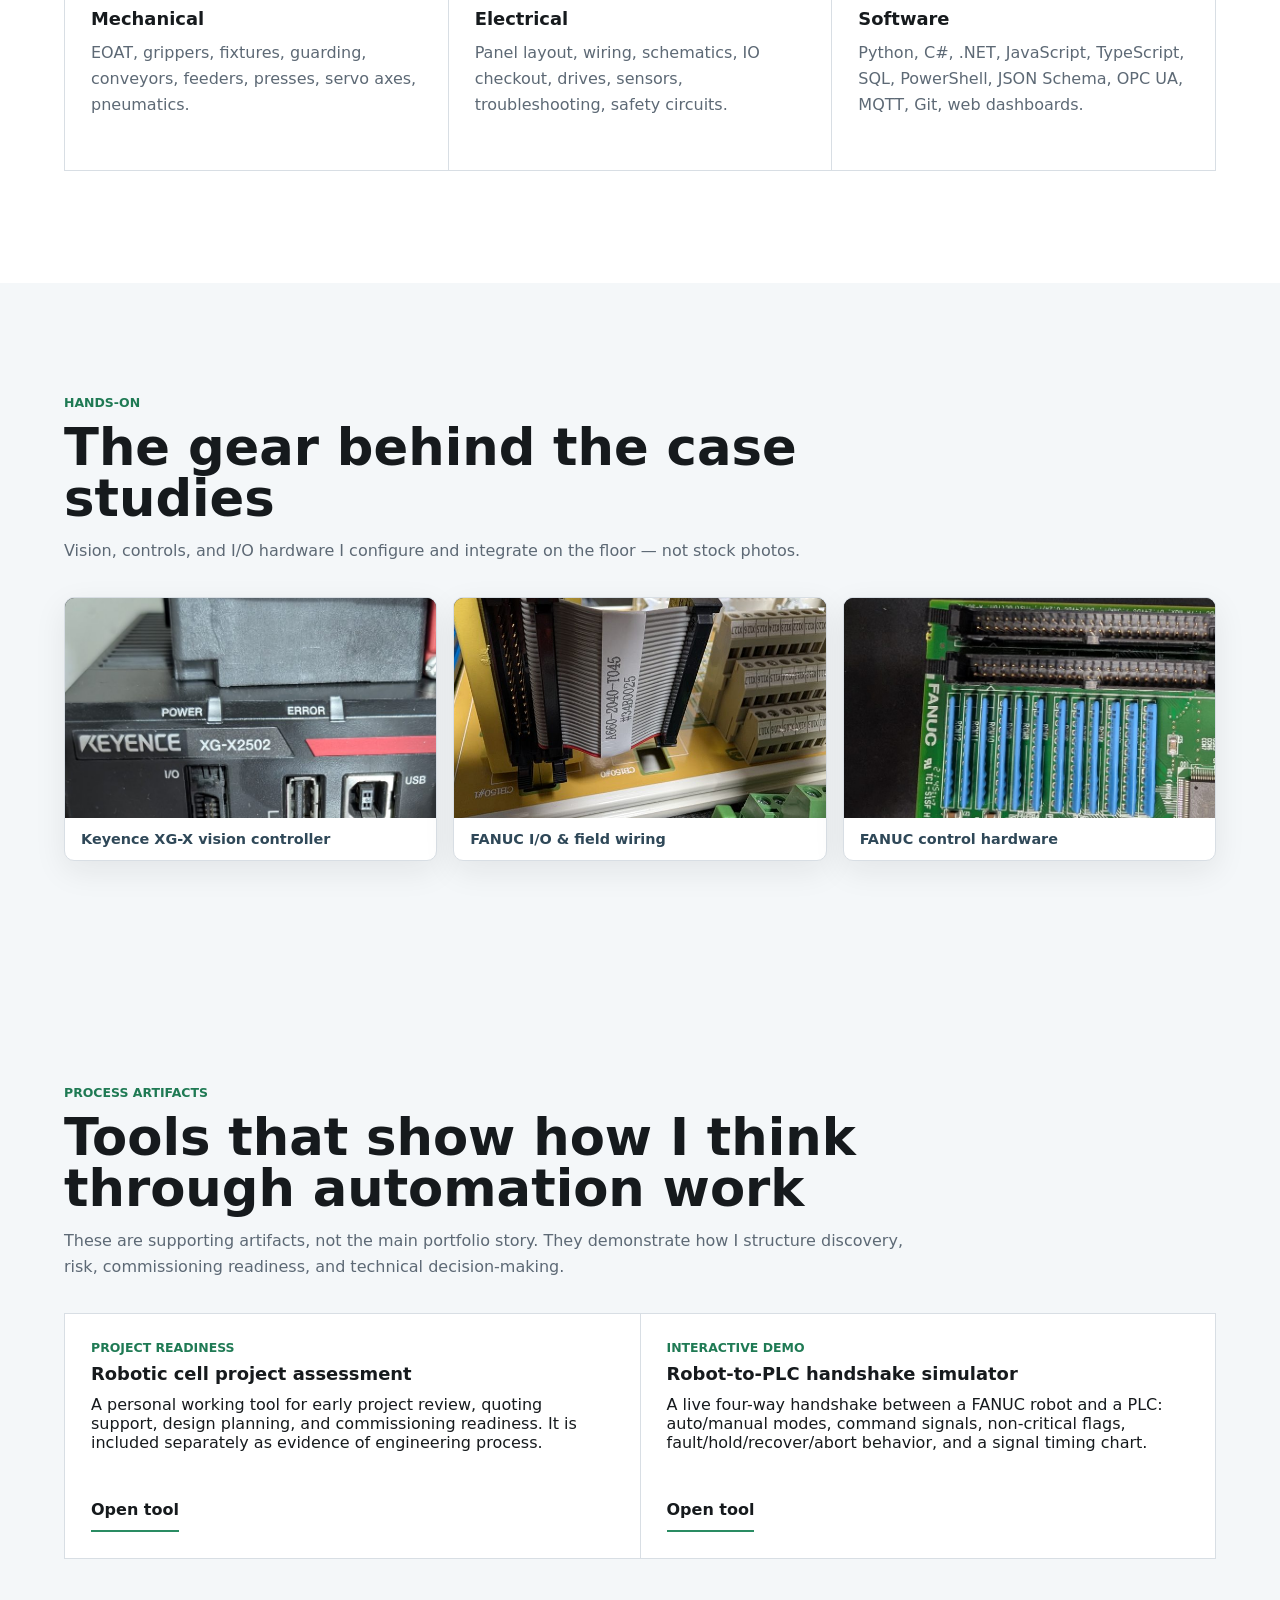
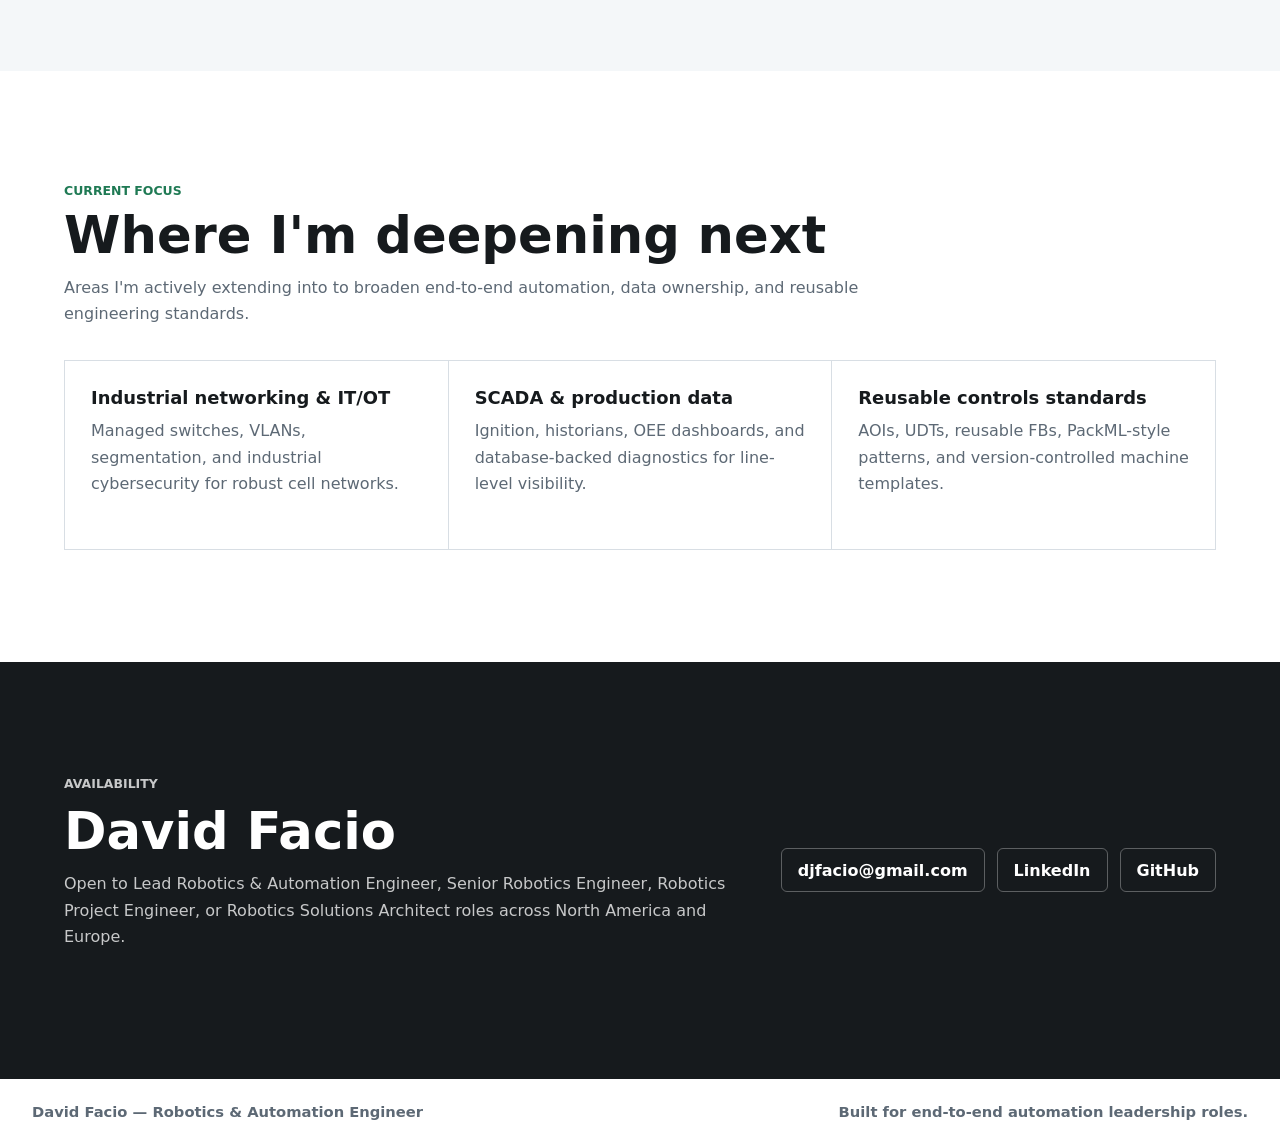
==== commit b96e4454: "Use real cell photo for the CNC-tending case card Replace the CNC card's placeholder gradient/text m" ====
--- a/index.html
+++ b/index.html
@@ -103,10 +103,8 @@
 
         <div class="case-grid">
           <article class="case-card">
-            <div class="case-media cnc-media">
-              <span>CNC</span>
-              <span>Robot</span>
-              <span>Inspect</span>
+            <div class="case-media cnc-media has-photo">
+              <img src="img/cell-cnc-tending.jpg" alt="FANUC-tended CNC machining cell with coolant lines and rotary fixture" loading="lazy" width="1000" height="526" />
             </div>
             <div class="case-body">
               <p class="case-type">Vision-guided machine tending</p>
--- a/styles.css
+++ b/styles.css
@@ -467,6 +467,25 @@
     repeating-linear-gradient(0deg, transparent, transparent 24px, rgba(255, 255, 255, 0.06) 25px);
 }
 
+.case-media.has-photo {
+  display: block;
+  padding: 0;
+}
+
+.case-media.has-photo::before {
+  display: none;
+}
+
+.case-media.has-photo img {
+  position: relative;
+  z-index: 2;
+  width: 100%;
+  height: 100%;
+  min-height: 210px;
+  object-fit: cover;
+  object-position: center 42%;
+}
+
 .cnc-media {
   background: linear-gradient(135deg, #2f4858, #1f6feb);
 }
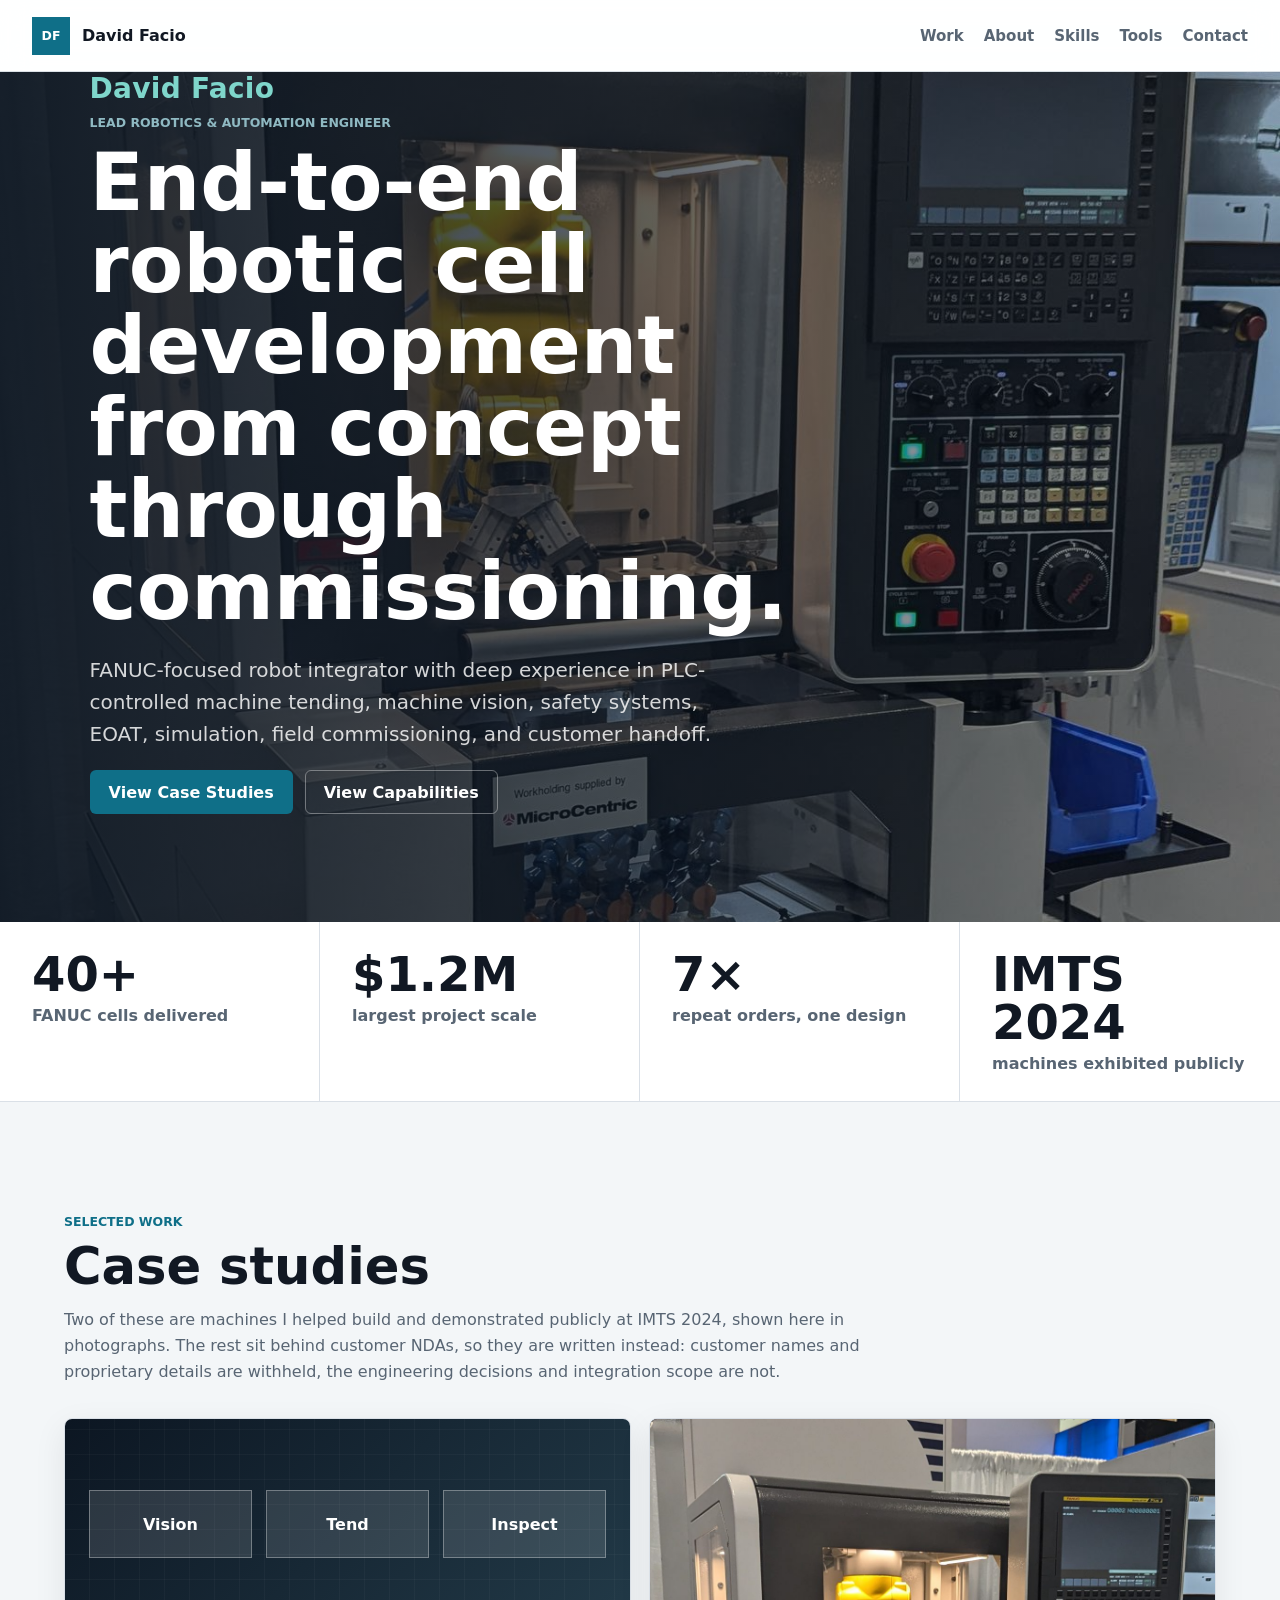
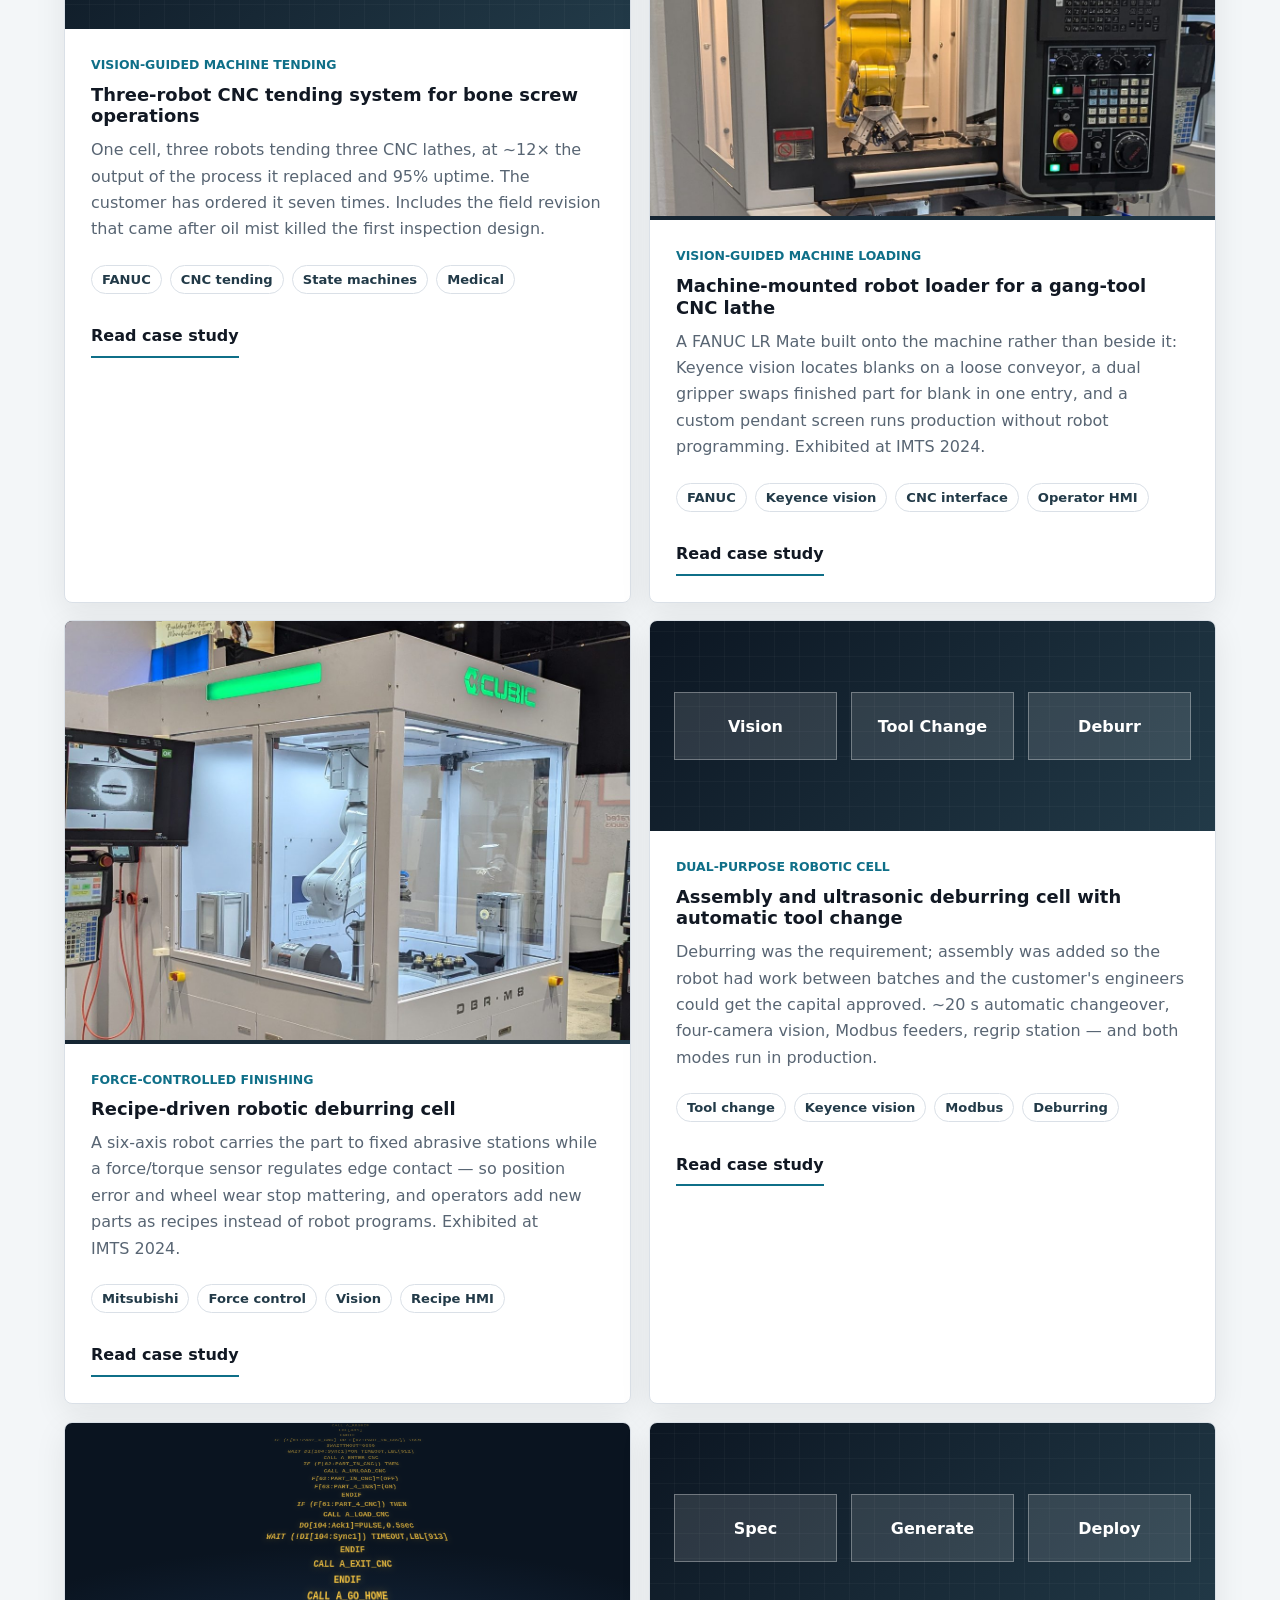
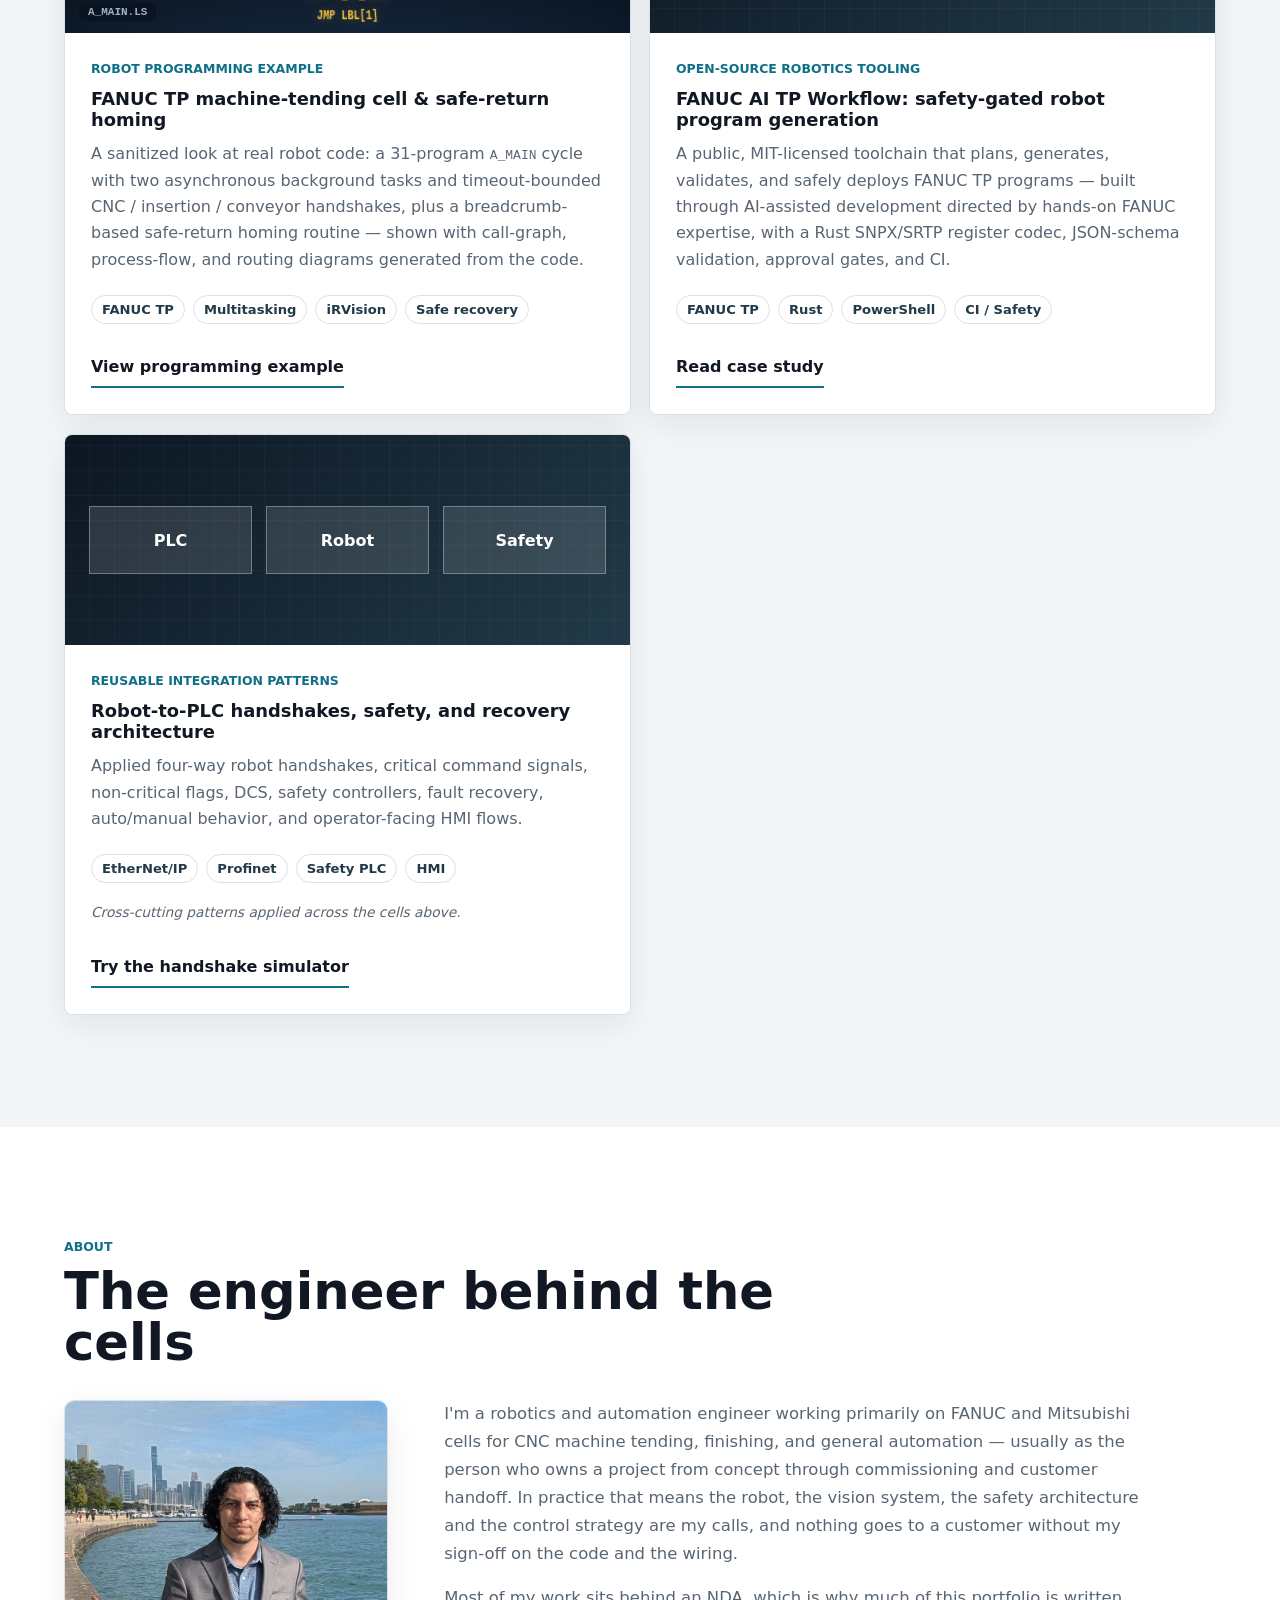
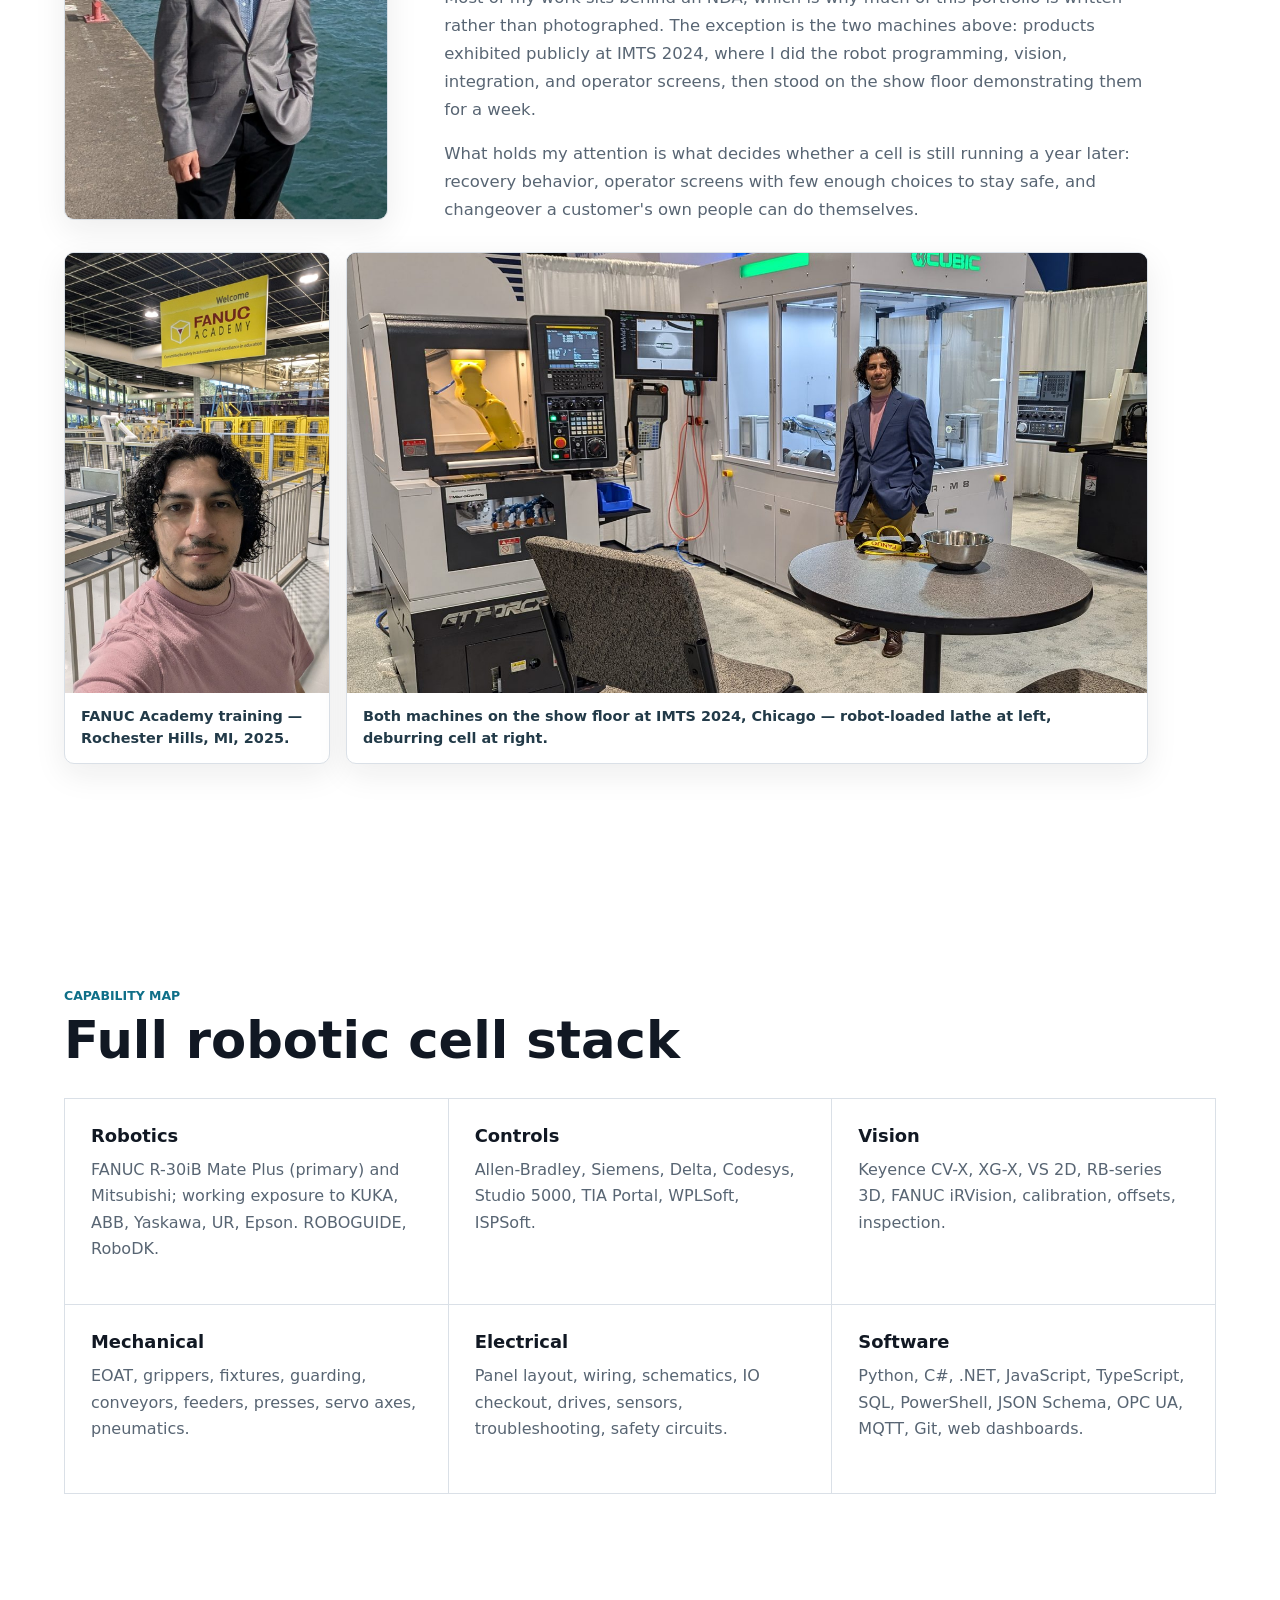
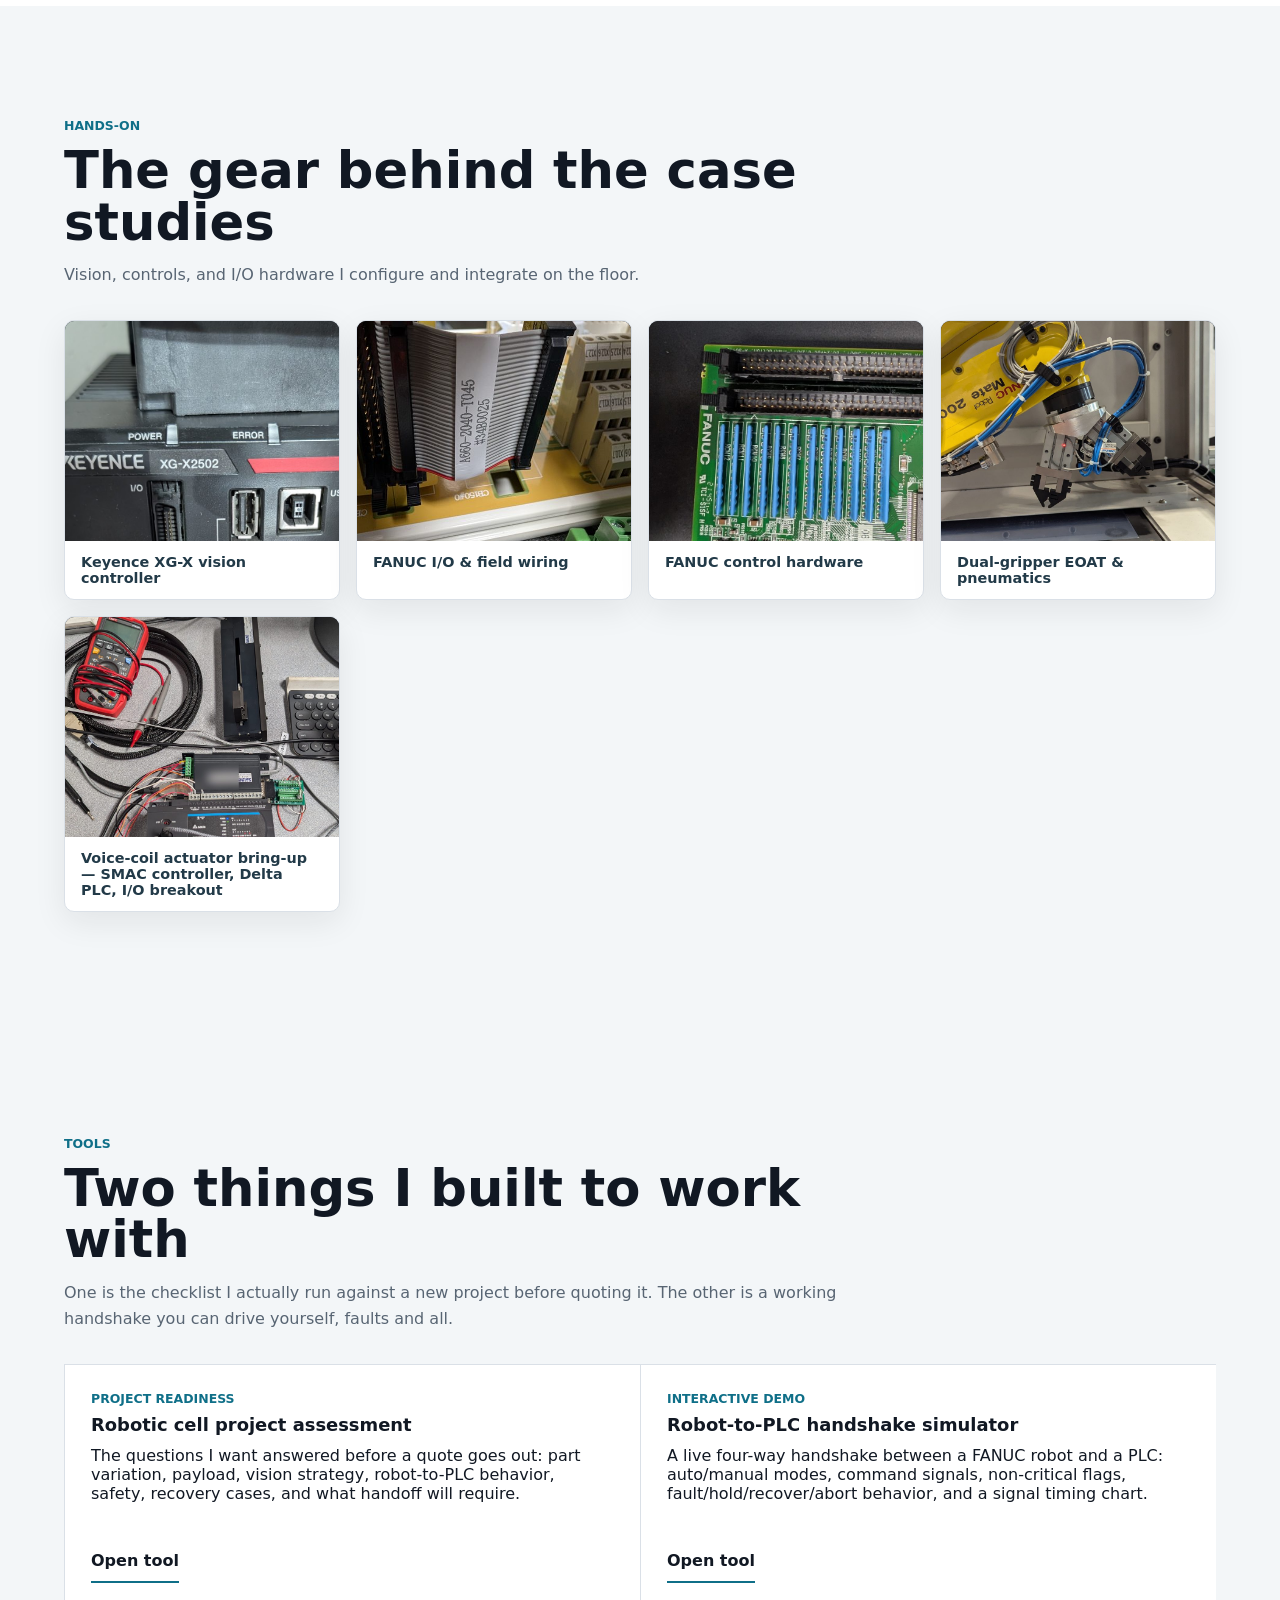
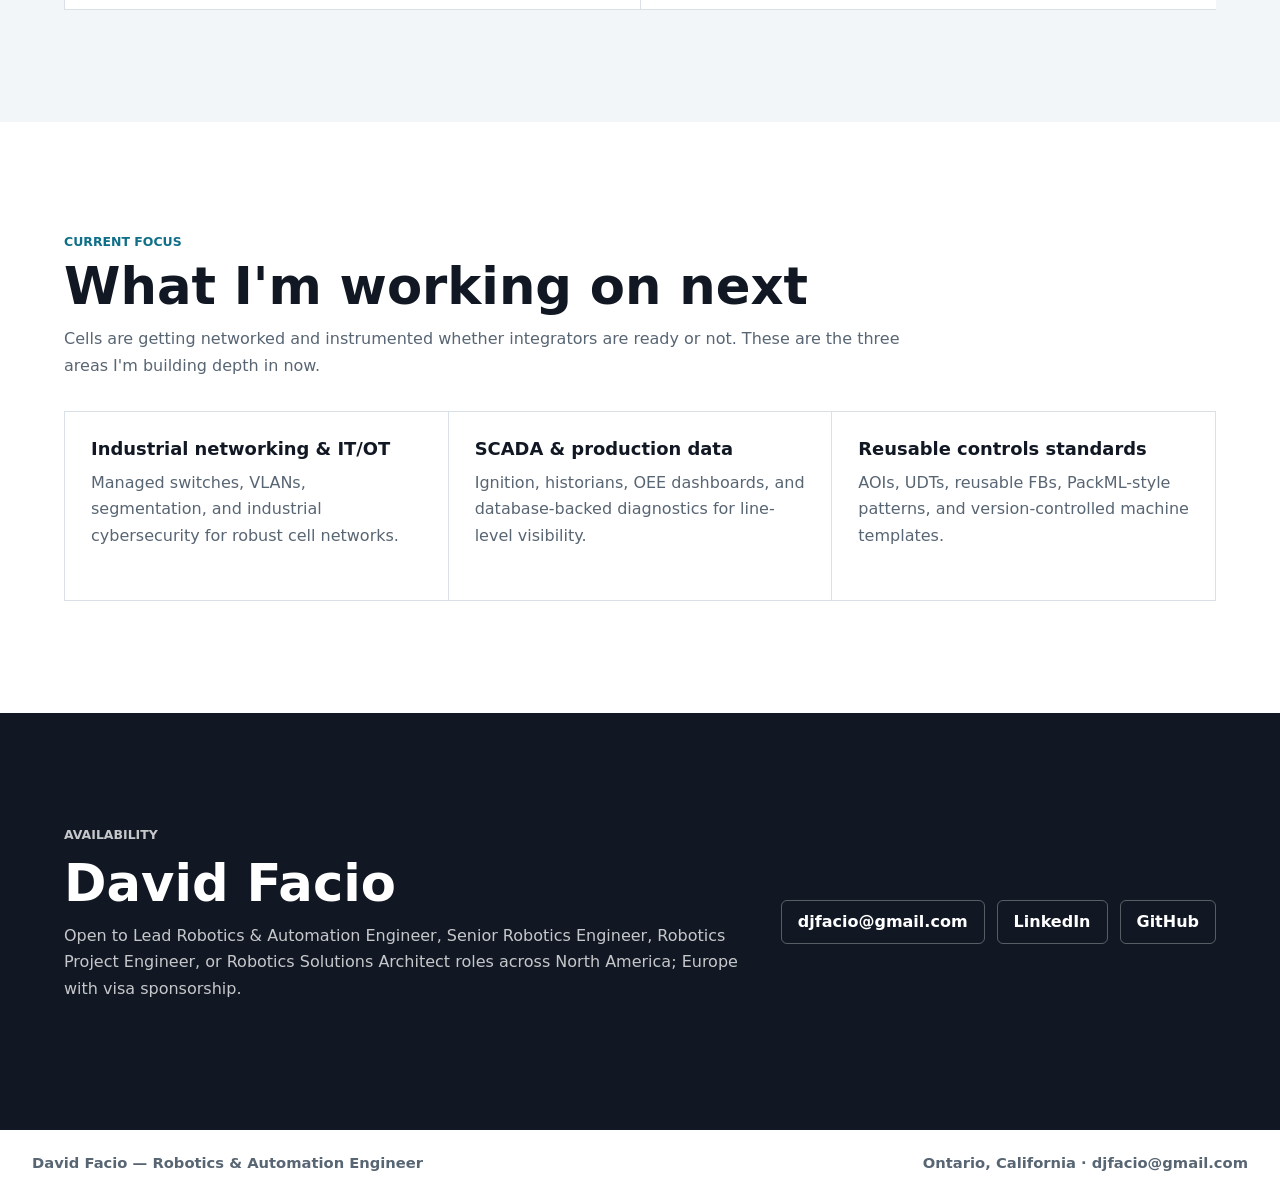
==== commit 18667a09: "Publish IMTS case studies, photos, and revised case-study copy Adds the two publicly exhibited IMTS " ====
--- a/index.html
+++ b/index.html
@@ -22,7 +22,7 @@
     <link rel="canonical" href="https://djfacio.github.io/" />
     <link
       rel="icon"
-      href="data:image/svg+xml,%3Csvg xmlns='http://www.w3.org/2000/svg' viewBox='0 0 38 38'%3E%3Crect width='38' height='38' fill='%23f8c44f'/%3E%3Ctext x='19' y='26' font-family='Inter,sans-serif' font-size='18' font-weight='700' text-anchor='middle' fill='%23161a1d'%3EDF%3C/text%3E%3C/svg%3E"
+      href="data:image/svg+xml,%3Csvg xmlns='http://www.w3.org/2000/svg' viewBox='0 0 38 38'%3E%3Crect width='38' height='38' fill='%230f6f88'/%3E%3Ctext x='19' y='26' font-family='Inter,sans-serif' font-size='18' font-weight='700' text-anchor='middle' fill='%23ffffff'%3EDF%3C/text%3E%3C/svg%3E"
     />
     <link rel="stylesheet" href="styles.css" />
   </head>
@@ -34,6 +34,7 @@
       </a>
       <nav class="site-nav" aria-label="Primary navigation">
         <a href="#work">Work</a>
+        <a href="#about">About</a>
         <a href="#skills">Skills</a>
         <a href="#tools">Tools</a>
         <a href="#contact">Contact</a>
@@ -42,21 +43,7 @@
 
     <main id="top">
       <section class="hero">
-        <div class="hero-visual" aria-hidden="true">
-          <div class="cell-grid">
-            <span class="machine machine-a"></span>
-            <span class="machine machine-b"></span>
-            <span class="machine machine-c"></span>
-            <span class="robot robot-a"></span>
-            <span class="robot robot-b"></span>
-            <span class="robot robot-c"></span>
-            <span class="vision vision-a"></span>
-            <span class="vision vision-b"></span>
-            <span class="flow flow-a"></span>
-            <span class="flow flow-b"></span>
-            <span class="flow flow-c"></span>
-          </div>
-        </div>
+        <div class="hero-visual" aria-hidden="true"></div>
         <div class="hero-content">
           <p class="hero-name">David Facio</p>
           <p class="eyebrow">Lead Robotics & Automation Engineer</p>
@@ -82,37 +69,40 @@
           <span>largest project scale</span>
         </div>
         <div>
-          <strong>3</strong>
-          <span>robots in one system</span>
+          <strong>7&times;</strong>
+          <span>repeat orders, one design</span>
         </div>
         <div>
-          <strong>4</strong>
-          <span>Mitsubishi cells delivered</span>
+          <strong>IMTS 2024</strong>
+          <span>machines exhibited publicly</span>
         </div>
       </section>
 
       <section id="work" class="section">
         <div class="section-heading">
           <p class="eyebrow">Selected Work</p>
-          <h2>NDA-safe case studies</h2>
+          <h2>Case studies</h2>
           <p>
-            These summaries avoid customer names and proprietary details while preserving the engineering
-            decisions, system complexity, and integration scope.
+            Two of these are machines I helped build and demonstrated publicly at IMTS 2024, shown here in
+            photographs. The rest sit behind customer NDAs, so they are written instead: customer names and
+            proprietary details are withheld, the engineering decisions and integration scope are not.
           </p>
         </div>
 
         <div class="case-grid">
           <article class="case-card">
-            <div class="case-media cnc-media has-photo">
-              <img src="img/cell-cnc-tending.jpg" alt="FANUC-tended CNC machining cell with coolant lines and rotary fixture" loading="lazy" width="1000" height="526" />
+            <div class="case-media cnc-media">
+              <span>Vision</span>
+              <span>Tend</span>
+              <span>Inspect</span>
             </div>
             <div class="case-body">
               <p class="case-type">Vision-guided machine tending</p>
               <h3>Three-robot CNC tending system for bone screw operations</h3>
               <p>
-                Designed and integrated a multi-operation cell with three robots tending three CNC lathes —
-                a finished screw every ~50 s (~12&times; the prior process) at 95% uptime, using hierarchical
-                robot state machines, safety integration, pneumatics, and inspection logic.
+                One cell, three robots tending three CNC lathes, at ~12&times; the output of the process it
+                replaced and 95% uptime. The customer has ordered it seven times. Includes the field
+                revision that came after oil mist killed the first inspection design.
               </p>
               <ul class="tag-list">
                 <li>FANUC</li>
@@ -125,6 +115,50 @@
           </article>
 
           <article class="case-card">
+            <div class="case-media gtforce-media has-photo">
+              <img src="img/card-gt-force-32.jpg" alt="FANUC robot mounted inside a guarded loader enclosure above a gang-tool CNC lathe, next to the FANUC CNC control panel" loading="lazy" width="1200" height="844" />
+            </div>
+            <div class="case-body">
+              <p class="case-type">Vision-guided machine loading</p>
+              <h3>Machine-mounted robot loader for a gang-tool CNC lathe</h3>
+              <p>
+                A FANUC LR Mate built onto the machine rather than beside it: Keyence vision locates blanks
+                on a loose conveyor, a dual gripper swaps finished part for blank in one entry, and a custom
+                pendant screen runs production without robot programming. Exhibited at IMTS&nbsp;2024.
+              </p>
+              <ul class="tag-list">
+                <li>FANUC</li>
+                <li>Keyence vision</li>
+                <li>CNC interface</li>
+                <li>Operator HMI</li>
+              </ul>
+              <a class="case-link" href="case-study-gt-force-32.html">Read case study</a>
+            </div>
+          </article>
+
+          <article class="case-card">
+            <div class="case-media dbr-media has-photo">
+              <img src="img/card-dbr-m8.jpg" alt="Fully guarded robotic deburring cell with glass panels and a green status light bar on a trade show floor" loading="lazy" width="1200" height="889" />
+            </div>
+            <div class="case-body">
+              <p class="case-type">Force-controlled finishing</p>
+              <h3>Recipe-driven robotic deburring cell</h3>
+              <p>
+                A six-axis robot carries the part to fixed abrasive stations while a force/torque sensor
+                regulates edge contact &mdash; so position error and wheel wear stop mattering, and operators
+                add new parts as recipes instead of robot programs. Exhibited at IMTS&nbsp;2024.
+              </p>
+              <ul class="tag-list">
+                <li>Mitsubishi</li>
+                <li>Force control</li>
+                <li>Vision</li>
+                <li>Recipe HMI</li>
+              </ul>
+              <a class="case-link" href="case-study-dbr-m8.html">Read case study</a>
+            </div>
+          </article>
+
+          <article class="case-card">
             <div class="case-media dual-media">
               <span>Vision</span>
               <span>Tool Change</span>
@@ -134,8 +168,9 @@
               <p class="case-type">Dual-purpose robotic cell</p>
               <h3>Assembly and ultrasonic deburring cell with automatic tool change</h3>
               <p>
-                Built a flexible cell with ~20&nbsp;s automatic changeover between assembly and deburring, servo and
-                pneumatic gripping, four-camera vision, Modbus-controlled feeders, a regrip station, and ultrasonic deburring.
+                Deburring was the requirement; assembly was added so the robot had work between batches and
+                the customer's engineers could get the capital approved. ~20&nbsp;s automatic changeover,
+                four-camera vision, Modbus feeders, regrip station &mdash; and both modes run in production.
               </p>
               <ul class="tag-list">
                 <li>Tool change</li>
@@ -148,6 +183,62 @@
           </article>
 
           <article class="case-card">
+            <div class="case-media code-media" role="img" aria-label="A perspective, Star Wars–style crawl of FANUC TP source code from the A_MAIN machine-tending program.">
+              <div class="code-crawl" aria-hidden="true"><pre>LBL[1]
+CALL A_GO_HOME
+IF (F[60:INFEED]) THEN
+  WAIT (F[50:Part_Ready] OR F[20:STOP]) TIMEOUT,LBL[911]
+  CALL A_CALC_PICK
+  CALL A_PICK
+  F[50:Part_Ready]=(OFF)
+  F[61:PART_4_CNC]=(ON)
+  CALL A_FSTART
+  IF R[94]&lt;&gt;200,JMP LBL[990]
+  IF ((R[100]=1 OR R[100]=2) AND R[45]=1),JMP LBL[401]
+  CALL A_CALC_REGRIP
+  CALL A_REGRIP
+  LBL[401]
+ENDIF
+IF (F[61:PART_4_CNC] OR F[62:PART_IN_CNC]) THEN
+  $WAITTMOUT=6000
+  WAIT DI[104:Sync1]=ON TIMEOUT,LBL[912]
+  CALL A_ENTER_CNC
+  IF (F[62:PART_IN_CNC]) THEN
+    CALL A_UNLOAD_CNC
+    F[62:PART_IN_CNC]=(OFF)
+    F[63:PART_4_INS]=(ON)
+  ENDIF
+  IF (F[61:PART_4_CNC]) THEN
+    CALL A_LOAD_CNC
+    DO[104:Ack1]=PULSE,0.5sec
+    WAIT (!DI[104:Sync1]) TIMEOUT,LBL[913]
+  ENDIF
+  CALL A_EXIT_CNC
+ENDIF
+CALL A_GO_HOME
+JMP LBL[1]</pre></div>
+              <span class="code-badge">A_MAIN.LS</span>
+            </div>
+            <div class="case-body">
+              <p class="case-type">Robot programming example</p>
+              <h3>FANUC TP machine-tending cell &amp; safe-return homing</h3>
+              <p>
+                A sanitized look at real robot code: a 31-program <code>A_MAIN</code> cycle with two
+                asynchronous background tasks and timeout-bounded CNC / insertion / conveyor handshakes, plus a
+                breadcrumb-based safe-return homing routine &mdash; shown with call-graph, process-flow, and
+                routing diagrams generated from the code.
+              </p>
+              <ul class="tag-list">
+                <li>FANUC TP</li>
+                <li>Multitasking</li>
+                <li>iRVision</li>
+                <li>Safe recovery</li>
+              </ul>
+              <a class="case-link" href="robot-programming-example.html">View programming example</a>
+            </div>
+          </article>
+
+          <article class="case-card">
             <div class="case-media standards-media">
               <span>Spec</span>
               <span>Generate</span>
@@ -197,6 +288,53 @@
         </div>
       </section>
 
+      <section id="about" class="section about-band">
+        <div class="section-heading">
+          <p class="eyebrow">About</p>
+          <h2>The engineer behind the cells</h2>
+        </div>
+        <div class="about-layout">
+          <figure class="about-portrait">
+            <img src="img/portrait-david-facio.jpg" alt="David Facio, robotics and automation engineer, photographed on the Chicago lakefront" width="808" height="1049" />
+          </figure>
+          <div class="about-copy">
+            <p>
+              I'm a robotics and automation engineer working primarily on FANUC and Mitsubishi cells for CNC
+              machine tending, finishing, and general automation &mdash; usually as the person who owns a
+              project from concept through commissioning and customer handoff. In practice that means the
+              robot, the vision system, the safety architecture and the control strategy are my calls, and
+              nothing goes to a customer without my sign-off on the code and the wiring.
+            </p>
+            <p>
+              Most of my work sits behind an NDA, which is why much of this portfolio is written rather than
+              photographed. The exception is the two machines above: products exhibited publicly at IMTS 2024,
+              where I did the robot programming, vision, integration, and operator screens, then stood on the
+              show floor demonstrating them for a week.
+            </p>
+            <p>
+              What holds my attention is what decides whether a cell is still running a year later:
+              recovery behavior, operator screens with few enough choices to stay safe, and changeover a
+              customer's own people can do themselves.
+            </p>
+          </div>
+        </div>
+        <div class="about-pair">
+          <figure class="case-figure">
+            <img src="img/fanuc-academy.jpg" alt="David Facio under a Welcome FANUC Academy banner overlooking the FANUC training floor in Rochester Hills, Michigan" loading="lazy" width="820" height="1367" />
+            <figcaption>
+              FANUC Academy training &mdash; Rochester Hills, MI, 2025.
+            </figcaption>
+          </figure>
+          <figure class="case-figure">
+            <img src="img/booth-imts-2024.jpg" alt="David Facio standing between a gang-tool CNC lathe with robot loader and a robotic deburring cell at the Cubic Machinery exhibit, IMTS 2024" loading="lazy" width="1500" height="825" />
+            <figcaption>
+              Both machines on the show floor at IMTS 2024, Chicago &mdash; robot-loaded lathe at left,
+              deburring cell at right.
+            </figcaption>
+          </figure>
+        </div>
+      </section>
+
       <section id="skills" class="section skill-band">
         <div class="section-heading">
           <p class="eyebrow">Capability Map</p>
@@ -235,7 +373,7 @@
           <p class="eyebrow">Hands-On</p>
           <h2>The gear behind the case studies</h2>
           <p>
-            Vision, controls, and I/O hardware I configure and integrate on the floor &mdash; not stock photos.
+            Vision, controls, and I/O hardware I configure and integrate on the floor.
           </p>
         </div>
         <div class="hardware-grid">
@@ -251,16 +389,24 @@
             <img src="img/hw-fanuc-pcb.jpg" alt="FANUC control PCB" loading="lazy" width="780" height="563" />
             <figcaption>FANUC control hardware</figcaption>
           </figure>
+          <figure>
+            <img src="img/hw-eoat-gripper.jpg" alt="FANUC LR Mate wrist fitted with a dual pneumatic gripper end effector and routed air lines" loading="lazy" width="900" height="864" />
+            <figcaption>Dual-gripper EOAT &amp; pneumatics</figcaption>
+          </figure>
+          <figure>
+            <img src="img/hw-smac-bench.jpg" alt="Bench test setup with a SMAC linear voice-coil actuator, its controller, a Delta PLC, a terminal breakout board and a digital multimeter" loading="lazy" width="900" height="960" />
+            <figcaption>Voice-coil actuator bring-up &mdash; SMAC controller, Delta PLC, I/O breakout</figcaption>
+          </figure>
         </div>
       </section>
 
       <section id="tools" class="section">
         <div class="section-heading">
-          <p class="eyebrow">Process Artifacts</p>
-          <h2>Tools that show how I think through automation work</h2>
+          <p class="eyebrow">Tools</p>
+          <h2>Two things I built to work with</h2>
           <p>
-            These are supporting artifacts, not the main portfolio story. They demonstrate how I structure
-            discovery, risk, commissioning readiness, and technical decision-making.
+            One is the checklist I actually run against a new project before quoting it. The other is a
+            working handshake you can drive yourself, faults and all.
           </p>
         </div>
         <div class="tool-grid">
@@ -268,8 +414,8 @@
             <p class="case-type">Project readiness</p>
             <h3>Robotic cell project assessment</h3>
             <p>
-              A personal working tool for early project review, quoting support, design planning, and
-              commissioning readiness. It is included separately as evidence of engineering process.
+              The questions I want answered before a quote goes out: part variation, payload, vision
+              strategy, robot-to-PLC behavior, safety, recovery cases, and what handoff will require.
             </p>
             <a class="case-link" href="tools-project-assessment.html">Open tool</a>
           </article>
@@ -288,10 +434,10 @@
       <section class="section growth-band">
         <div class="section-heading">
           <p class="eyebrow">Current Focus</p>
-          <h2>Where I'm deepening next</h2>
+          <h2>What I'm working on next</h2>
           <p>
-            Areas I'm actively extending into to broaden end-to-end automation, data ownership, and
-            reusable engineering standards.
+            Cells are getting networked and instrumented whether integrators are ready or not. These are
+            the three areas I'm building depth in now.
           </p>
         </div>
         <div class="growth-grid">
@@ -316,7 +462,8 @@
           <h2>David Facio</h2>
           <p>
             Open to Lead Robotics & Automation Engineer, Senior Robotics Engineer, Robotics Project
-            Engineer, or Robotics Solutions Architect roles across North America and Europe.
+            Engineer, or Robotics Solutions Architect roles across North America; Europe with visa
+            sponsorship.
           </p>
         </div>
         <div class="contact-links">
@@ -329,7 +476,9 @@
 
     <footer class="site-footer">
       <span>David Facio — Robotics & Automation Engineer</span>
-      <span>Built for end-to-end automation leadership roles.</span>
+      <span>Ontario, California · djfacio@gmail.com</span>
     </footer>
+
+    <script src="effects.js" defer></script>
   </body>
 </html>
--- a/styles.css
+++ b/styles.css
@@ -1,15 +1,20 @@
 :root {
-  --ink: #161a1d;
-  --muted: #5d6975;
-  --line: #d8dee4;
+  --ink: #111823;
+  --muted: #586573;
+  --line: #dae0e7;
   --panel: #ffffff;
-  --soft: #f4f7f9;
-  --steel: #2f4858;
+  --soft: #f3f6f8;
+  --dark: #0c1622;          /* hero / contact / dark media surfaces */
+  --steel: #223a48;
+  --accent: #0f6f88;        /* brand: deep cyan-teal */
+  --accent-ink: #ffffff;
+  --brand-pop: #7fd6cb;     /* luminous teal for the hero name */
+  --eyebrow-dark: #8fb9c2;  /* muted steel-cyan eyebrow on dark */
   --blue: #1f6feb;
-  --green: #2a8c63;
-  --amber: #b56b18;
-  --red: #a6423a;
-  --shadow: 0 18px 60px rgba(22, 26, 29, 0.12);
+  --green: #2a8c63;         /* semantic success */
+  --amber: #b56b18;         /* semantic warn */
+  --red: #a6423a;           /* semantic danger */
+  --shadow: 0 18px 60px rgba(17, 24, 35, 0.12);
   font-family:
     Inter, ui-sans-serif, system-ui, -apple-system, BlinkMacSystemFont, "Segoe UI", sans-serif;
 }
@@ -60,8 +65,9 @@
   width: 38px;
   height: 38px;
   place-items: center;
-  border: 2px solid var(--ink);
-  background: #f8c44f;
+  border: 2px solid var(--accent);
+  background: var(--accent);
+  color: var(--accent-ink);
   font-size: 0.78rem;
 }
 
@@ -89,179 +95,29 @@
   grid-template-columns: minmax(0, 1fr);
   align-items: end;
   overflow: hidden;
-  background: #101820;
+  background: var(--dark);
   color: #fff;
 }
 
 .hero-visual {
   position: absolute;
   inset: 0;
-  background:
-    linear-gradient(90deg, rgba(16, 24, 32, 0.94), rgba(16, 24, 32, 0.68) 48%, rgba(16, 24, 32, 0.22)),
-    repeating-linear-gradient(0deg, transparent, transparent 31px, rgba(255, 255, 255, 0.04) 32px),
-    repeating-linear-gradient(90deg, transparent, transparent 31px, rgba(255, 255, 255, 0.04) 32px);
-}
-
-.cell-grid {
-  position: absolute;
-  right: clamp(12px, 6vw, 84px);
-  top: 50%;
-  width: min(58vw, 760px);
-  aspect-ratio: 1.25;
-  transform: translateY(-48%);
-  border: 1px solid rgba(255, 255, 255, 0.18);
-  background:
-    linear-gradient(135deg, rgba(255, 255, 255, 0.08), rgba(255, 255, 255, 0.02)),
-    rgba(255, 255, 255, 0.03);
-  box-shadow: inset 0 0 0 1px rgba(255, 255, 255, 0.05);
-}
-
-.machine,
-.robot,
-.vision,
-.flow {
-  position: absolute;
-  display: block;
-}
-
-.machine {
-  width: 22%;
-  height: 20%;
-  border: 2px solid rgba(255, 255, 255, 0.52);
-  background: rgba(47, 72, 88, 0.9);
-}
-
-.machine::after {
-  position: absolute;
-  inset: 12%;
-  content: "";
-  border: 1px solid rgba(248, 196, 79, 0.9);
-}
-
-.machine-a {
-  left: 8%;
-  top: 12%;
-}
-
-.machine-b {
-  left: 8%;
-  top: 40%;
-}
-
-.machine-c {
-  left: 8%;
-  top: 68%;
-}
-
-.robot {
-  width: 13%;
-  aspect-ratio: 1;
-  border: 3px solid #f8c44f;
-  border-radius: 50%;
-  background: rgba(248, 196, 79, 0.16);
-}
-
-.robot::before,
-.robot::after {
-  position: absolute;
-  content: "";
-  height: 5px;
-  background: #f8c44f;
-  transform-origin: left center;
-}
-
-.robot::before {
-  left: 48%;
-  top: 46%;
-  width: 115%;
-  transform: rotate(-22deg);
-}
-
-.robot::after {
-  left: 114%;
-  top: 4%;
-  width: 66%;
-  transform: rotate(44deg);
-}
-
-.robot-a {
-  left: 40%;
-  top: 15%;
-}
-
-.robot-b {
-  left: 40%;
-  top: 43%;
-}
-
-.robot-c {
-  left: 40%;
-  top: 71%;
-}
-
-.vision {
-  width: 11%;
-  aspect-ratio: 1.2;
-  border: 2px solid rgba(105, 214, 181, 0.9);
-  background: rgba(42, 140, 99, 0.36);
-}
-
-.vision::after {
-  position: absolute;
-  left: 50%;
-  top: 100%;
-  width: 76%;
-  height: 54%;
-  content: "";
-  border-right: 2px solid rgba(105, 214, 181, 0.55);
-  border-bottom: 2px solid rgba(105, 214, 181, 0.55);
-  transform: translateX(-50%) skewX(-22deg);
-}
-
-.vision-a {
-  right: 15%;
-  top: 21%;
-}
-
-.vision-b {
-  right: 15%;
-  bottom: 18%;
-}
-
-.flow {
-  height: 2px;
-  border-top: 2px dashed rgba(255, 255, 255, 0.5);
-}
-
-.flow::after {
-  position: absolute;
-  right: -2px;
-  top: -5px;
-  width: 8px;
-  height: 8px;
-  content: "";
-  border-right: 2px solid rgba(255, 255, 255, 0.7);
-  border-top: 2px solid rgba(255, 255, 255, 0.7);
-  transform: rotate(45deg);
-}
-
-.flow-a,
-.flow-b,
-.flow-c {
-  left: 30%;
-  width: 42%;
-}
-
-.flow-a {
-  top: 23%;
-}
-
-.flow-b {
-  top: 51%;
-}
-
-.flow-c {
-  top: 79%;
+  background-color: var(--dark);
+  background-image:
+    linear-gradient(90deg, rgba(12, 22, 34, 0.94), rgba(12, 22, 34, 0.68) 48%, rgba(12, 22, 34, 0.24)),
+    url("img/hero-cell.jpg");
+  background-repeat: no-repeat, no-repeat;
+  background-position: center center, center 42%;
+  background-size: cover, cover;
+}
+
+/* On narrow screens the headline overlays the photo, so deepen the veil. */
+@media (max-width: 900px) {
+  .hero-visual {
+    background-image:
+      linear-gradient(180deg, rgba(12, 22, 34, 0.72), rgba(12, 22, 34, 0.88) 55%, rgba(12, 22, 34, 0.96)),
+      url("img/hero-cell.jpg");
+  }
 }
 
 .hero-content {
@@ -273,7 +129,7 @@
 
 .eyebrow {
   margin: 0 0 12px;
-  color: #1f7a54;
+  color: var(--accent);
   font-size: 0.78rem;
   font-weight: 800;
   letter-spacing: 0;
@@ -282,7 +138,7 @@
 
 .hero-name {
   margin: 0 0 10px;
-  color: #f8c44f;
+  color: var(--brand-pop);
   font-size: clamp(1.3rem, 2.7vw, 1.75rem);
   font-weight: 800;
   letter-spacing: 0.01em;
@@ -297,7 +153,7 @@
 }
 
 .hero .eyebrow {
-  color: #69d6b5;
+  color: var(--eyebrow-dark);
 }
 
 h1,
@@ -358,8 +214,8 @@
 }
 
 .button.primary {
-  background: #f8c44f;
-  color: #101820;
+  background: var(--accent);
+  color: var(--accent-ink);
 }
 
 .button.secondary {
@@ -467,6 +323,58 @@
     repeating-linear-gradient(0deg, transparent, transparent 24px, rgba(255, 255, 255, 0.06) 25px);
 }
 
+.case-media.code-media {
+  position: relative;
+  display: block;
+  padding: 0;
+  height: 210px;
+  min-height: 210px;
+  overflow: hidden;
+  background: radial-gradient(115% 105% at 50% 128%, #172c46 0%, #0a1420 66%), #0a1420;
+  perspective: 210px;
+  perspective-origin: 50% 4%;
+}
+
+.case-media.code-media::before {
+  display: none;
+}
+
+.code-crawl {
+  position: absolute;
+  left: 0;
+  right: 0;
+  bottom: 6px;
+  transform: rotateX(50deg);
+  transform-origin: 50% 100%;
+  -webkit-mask-image: linear-gradient(to top, #000 6%, rgba(0, 0, 0, 0.42) 46%, transparent 78%);
+  mask-image: linear-gradient(to top, #000 6%, rgba(0, 0, 0, 0.42) 46%, transparent 78%);
+}
+
+.code-crawl pre {
+  margin: 0;
+  padding: 0;
+  text-align: center;
+  color: #f4c340;
+  font: 700 10.5px/1.5 "SFMono-Regular", ui-monospace, Menlo, Consolas, "Liberation Mono", monospace;
+  white-space: pre;
+  text-shadow: 0 0 8px rgba(244, 195, 64, 0.32);
+}
+
+.case-media.code-media .code-badge {
+  position: absolute;
+  left: 14px;
+  bottom: 12px;
+  z-index: 3;
+  display: inline-block;
+  min-height: 0;
+  padding: 3px 9px;
+  border: 0;
+  border-radius: 5px;
+  background: rgba(10, 20, 32, 0.82);
+  color: #9fb3c8;
+  font: 600 11px "SFMono-Regular", ui-monospace, monospace;
+}
+
 .case-media.has-photo {
   display: block;
   padding: 0;
@@ -486,25 +394,23 @@
   object-position: center 42%;
 }
 
-.cnc-media {
-  background: linear-gradient(135deg, #2f4858, #1f6feb);
-}
-
-.dual-media {
-  background: linear-gradient(135deg, #3f4c3a, #b56b18);
-}
-
-.standards-media {
-  background: linear-gradient(135deg, #2d3542, #2a8c63);
+/* Unified dark "blueprint" header — one scheme across all case cards. */
+.cnc-media,
+.dual-media,
+.standards-media,
+.gtforce-media,
+.dbr-media {
+  background: linear-gradient(135deg, var(--dark), var(--steel));
 }
 
 .case-body {
   padding: 26px;
 }
 
-.case-type {
+/* p.case-type needed so this outranks the broad `.case-body p` muted rule. */
+p.case-type {
   margin-bottom: 8px;
-  color: #1f7a54;
+  color: var(--accent);
   font-size: 0.78rem;
   font-weight: 800;
   text-transform: uppercase;
@@ -533,7 +439,7 @@
   min-height: 42px;
   align-items: center;
   margin-top: 22px;
-  border-bottom: 2px solid var(--green);
+  border-bottom: 2px solid var(--accent);
   color: var(--ink);
   font-weight: 900;
 }
@@ -545,7 +451,7 @@
 
 .hardware-grid {
   display: grid;
-  grid-template-columns: repeat(3, minmax(0, 1fr));
+  grid-template-columns: repeat(auto-fit, minmax(260px, 1fr));
   gap: 16px;
 }
 
@@ -564,7 +470,7 @@
   height: 220px;
   object-fit: cover;
   object-position: center 55%;
-  background: #101820;
+  background: var(--dark);
 }
 
 .hardware-grid figcaption {
@@ -572,6 +478,73 @@
   color: var(--steel);
   font-size: 0.9rem;
   font-weight: 800;
+}
+
+/* ===== About band ===== */
+.about-band {
+  background: #fff;
+}
+
+.about-layout {
+  display: grid;
+  grid-template-columns: minmax(220px, 0.42fr) minmax(0, 1fr);
+  align-items: start;
+  gap: clamp(24px, 5vw, 56px);
+}
+
+.about-portrait {
+  margin: 0;
+  overflow: hidden;
+  border: 1px solid var(--line);
+  border-radius: 10px;
+  background: var(--panel);
+  box-shadow: 0 10px 32px rgba(22, 26, 29, 0.08);
+}
+
+.about-portrait img {
+  display: block;
+  width: 100%;
+  height: auto;
+}
+
+.about-copy p {
+  max-width: 720px;
+  margin-bottom: 16px;
+  color: var(--muted);
+  font-size: 1.03rem;
+  line-height: 1.7;
+}
+
+.about-copy p:last-child {
+  margin-bottom: 0;
+}
+
+.about-pair {
+  display: flex;
+  flex-wrap: wrap;
+  gap: 16px;
+  margin-top: 28px;
+}
+
+.about-pair figure {
+  flex: 0 0 auto;
+  width: fit-content;
+  max-width: 100%;
+}
+
+.about-pair figure img {
+  display: block;
+  width: auto;
+  max-width: 100%;
+  height: 440px;
+  object-fit: cover;
+}
+
+/* Caption fills the figure but never widens it (image drives the width). */
+.about-pair figcaption {
+  width: 0;
+  min-width: 100%;
+  box-sizing: border-box;
 }
 
 .skill-columns,
@@ -619,7 +592,7 @@
 
 .dark-link {
   color: var(--ink);
-  border-bottom-color: var(--green);
+  border-bottom-color: var(--accent);
 }
 
 .tool-context {
@@ -731,8 +704,8 @@
 
 .project-panel input:focus,
 .project-panel textarea:focus {
-  outline: 2px solid rgba(31, 111, 235, 0.2);
-  border-color: var(--blue);
+  outline: 2px solid rgba(15, 111, 136, 0.28);
+  border-color: var(--accent);
 }
 
 .wide-field {
@@ -870,23 +843,37 @@
 
 .cnc-detail {
   background:
-    linear-gradient(90deg, rgba(16, 24, 32, 0.94), rgba(16, 24, 32, 0.58)),
+    linear-gradient(90deg, rgba(12, 22, 34, 0.94), rgba(12, 22, 34, 0.58)),
     repeating-linear-gradient(90deg, transparent, transparent 44px, rgba(255, 255, 255, 0.06) 45px),
-    linear-gradient(135deg, #2f4858, #1f6feb);
+    linear-gradient(135deg, var(--dark), var(--steel));
 }
 
 .dual-detail {
   background:
-    linear-gradient(90deg, rgba(16, 24, 32, 0.94), rgba(16, 24, 32, 0.58)),
+    linear-gradient(90deg, rgba(12, 22, 34, 0.94), rgba(12, 22, 34, 0.58)),
     repeating-linear-gradient(90deg, transparent, transparent 44px, rgba(255, 255, 255, 0.06) 45px),
-    linear-gradient(135deg, #3f4c3a, #b56b18);
+    linear-gradient(135deg, var(--dark), var(--steel));
 }
 
 .fanuc-detail {
   background:
-    linear-gradient(90deg, rgba(16, 24, 32, 0.94), rgba(16, 24, 32, 0.58)),
+    linear-gradient(90deg, rgba(12, 22, 34, 0.94), rgba(12, 22, 34, 0.58)),
     repeating-linear-gradient(90deg, transparent, transparent 44px, rgba(255, 255, 255, 0.06) 45px),
-    linear-gradient(135deg, #2d3542, #2a8c63);
+    linear-gradient(135deg, var(--dark), var(--steel));
+}
+
+.gtforce-detail {
+  background:
+    linear-gradient(90deg, rgba(12, 22, 34, 0.94), rgba(12, 22, 34, 0.58)),
+    repeating-linear-gradient(90deg, transparent, transparent 44px, rgba(255, 255, 255, 0.06) 45px),
+    linear-gradient(135deg, var(--dark), var(--steel));
+}
+
+.dbr-detail {
+  background:
+    linear-gradient(90deg, rgba(12, 22, 34, 0.94), rgba(12, 22, 34, 0.58)),
+    repeating-linear-gradient(90deg, transparent, transparent 44px, rgba(255, 255, 255, 0.06) 45px),
+    linear-gradient(135deg, var(--dark), var(--steel));
 }
 
 .breadcrumb {
@@ -993,6 +980,66 @@
   width: 100%;
   min-width: 660px;
   height: auto;
+}
+
+/* ===== Case-study photography ===== */
+.case-gallery {
+  display: grid;
+  grid-template-columns: repeat(auto-fit, minmax(240px, 1fr));
+  gap: 16px;
+  margin: 4px 0 0;
+}
+
+.case-figure {
+  margin: 0;
+  overflow: hidden;
+  border: 1px solid var(--line);
+  border-radius: 10px;
+  background: var(--panel);
+  box-shadow: 0 10px 32px rgba(22, 26, 29, 0.08);
+}
+
+.case-figure img {
+  display: block;
+  width: 100%;
+  height: 300px;
+  object-fit: cover;
+  object-position: center 45%;
+  background: var(--dark);
+}
+
+.case-figure.tall img {
+  height: 420px;
+}
+
+.case-figure.wide {
+  grid-column: 1 / -1;
+  background: var(--soft);
+}
+
+.case-figure.wide img {
+  width: auto;
+  max-width: 100%;
+  height: auto;
+  max-height: 620px;
+  margin: 0 auto;
+  background: transparent;
+  object-fit: contain;
+}
+
+.case-figure figcaption {
+  padding: 13px 16px;
+  color: var(--steel);
+  font-size: 0.9rem;
+  font-weight: 800;
+  line-height: 1.5;
+}
+
+.photo-note {
+  margin: 14px 0 0;
+  color: var(--muted);
+  font-size: 0.88rem;
+  font-style: italic;
 }
 
 /* ===== Robot-to-PLC handshake simulator ===== */
@@ -1207,8 +1254,8 @@
 
 .node.is-active {
   border-color: #d8a12a;
-  background: rgba(248, 196, 79, 0.16);
-  box-shadow: 0 0 0 4px rgba(248, 196, 79, 0.16);
+  background: rgba(45, 212, 191, 0.16);
+  box-shadow: 0 0 0 4px rgba(45, 212, 191, 0.16);
 }
 
 .node.is-fault {
@@ -1264,7 +1311,7 @@
 .wire.is-active .wire-label { color: var(--ink); }
 .wire.is-active .wire-arrow { background: #e0a52a; }
 .wire.is-active .wire-arrow::after { border-color: #e0a52a; }
-.wire.is-active { background: rgba(248, 196, 79, 0.14); }
+.wire.is-active { background: rgba(45, 212, 191, 0.14); }
 
 /* Signal LED lists */
 .led-list {
@@ -1357,12 +1404,6 @@
     width: 100%;
     overflow-x: auto;
     padding-bottom: 4px;
-  }
-
-  .cell-grid {
-    right: -22%;
-    width: 92vw;
-    opacity: 0.62;
   }
 
   .metrics,
@@ -1391,6 +1432,14 @@
   .case-facts {
     position: static;
   }
+
+  .about-layout {
+    grid-template-columns: minmax(0, 1fr);
+  }
+
+  .about-portrait {
+    max-width: 320px;
+  }
 }
 
 @media (max-width: 640px) {
@@ -1416,9 +1465,135 @@
     min-height: 44px;
   }
 
+  .case-figure img,
+  .case-figure.tall img {
+    height: 240px;
+  }
+
+  .about-pair {
+    flex-direction: column;
+  }
+
+  .about-pair figure {
+    flex: 1 1 auto;
+    width: auto;
+  }
+
+  .about-pair figure img {
+    width: 100%;
+    height: 300px;
+  }
+
   .section {
     padding: 56px 18px;
   }
+}
+
+/* =====================================================================
+   Interactive effects (effects.js). Everything here is scoped under
+   html.fx-ready / html.fx-cursor, both added by JS only when motion is
+   allowed — so the no-JS and reduced-motion experiences are untouched.
+   ===================================================================== */
+
+/* --- TCP reticle cursor (trails the native pointer, which stays visible) --- */
+.fx-reticle {
+  position: fixed;
+  top: 0;
+  left: 0;
+  z-index: 9999;
+  width: 56px;
+  height: 56px;
+  pointer-events: none;
+  opacity: 0;
+  will-change: transform;
+  transition: opacity 0.2s ease;
+}
+
+.fx-reticle.is-visible {
+  opacity: 1;
+}
+
+/* Four machine-vision corner brackets that frame the hotspot (a part-locator fiducial). */
+.fx-reticle-corner {
+  position: absolute;
+  width: 9px;
+  height: 9px;
+  border: 1.5px solid var(--accent);
+  transition:
+    top 0.2s cubic-bezier(0.22, 1, 0.36, 1),
+    left 0.2s cubic-bezier(0.22, 1, 0.36, 1),
+    right 0.2s cubic-bezier(0.22, 1, 0.36, 1),
+    bottom 0.2s cubic-bezier(0.22, 1, 0.36, 1),
+    transform 0.18s ease;
+}
+
+.fx-reticle-corner.tl { top: 5px; left: 5px; border-right: 0; border-bottom: 0; }
+.fx-reticle-corner.tr { top: 5px; right: 5px; border-left: 0; border-bottom: 0; }
+.fx-reticle-corner.bl { bottom: 5px; left: 5px; border-right: 0; border-top: 0; }
+.fx-reticle-corner.br { bottom: 5px; right: 5px; border-left: 0; border-top: 0; }
+
+/* Center point — a precise focal dot at the reticle's core. */
+.fx-reticle-dot {
+  position: absolute;
+  top: 50%;
+  left: 50%;
+  width: 4px;
+  height: 4px;
+  margin: -2px 0 0 -2px;
+  border-radius: 50%;
+  background: var(--accent);
+  transition: transform 0.18s ease;
+}
+
+/* Target acquired: brackets clamp inward and the center dot grows — motion only, no glow. */
+.fx-reticle.is-target .fx-reticle-corner.tl { top: 18px; left: 18px; }
+.fx-reticle.is-target .fx-reticle-corner.tr { top: 18px; right: 18px; }
+.fx-reticle.is-target .fx-reticle-corner.bl { bottom: 18px; left: 18px; }
+.fx-reticle.is-target .fx-reticle-corner.br { bottom: 18px; right: 18px; }
+.fx-reticle.is-target .fx-reticle-dot { transform: scale(1.6); }
+
+.fx-reticle.is-down .fx-reticle-corner { transform: scale(0.82); }
+
+/* Hero plate and content are transformed inline by JS; hint the compositor. */
+.fx-ready .hero-visual {
+  will-change: transform, filter;
+}
+
+.fx-ready .hero-content {
+  will-change: transform, opacity;
+}
+
+/* --- Magnetic buttons + card tilt easing --- */
+.fx-ready .hero-actions .button {
+  transition: transform 0.25s cubic-bezier(0.22, 1, 0.36, 1), background 0.2s ease;
+}
+
+.fx-ready .case-card,
+.fx-ready .tool-card {
+  transform-style: preserve-3d;
+  transition: transform 0.3s cubic-bezier(0.22, 1, 0.36, 1),
+    box-shadow 0.3s ease;
+  will-change: transform;
+}
+
+.fx-ready .case-card:hover,
+.fx-ready .tool-card:hover {
+  box-shadow: 0 26px 60px rgba(22, 26, 29, 0.18);
+}
+
+/* --- Scroll reveal --- */
+.fx-reveal {
+  opacity: 0;
+  transform: translateY(22px);
+  transition:
+    opacity 0.6s cubic-bezier(0.22, 1, 0.36, 1),
+    transform 0.6s cubic-bezier(0.22, 1, 0.36, 1);
+  transition-delay: var(--fx-delay, 0ms);
+}
+
+.fx-reveal.is-in {
+  opacity: 1;
+  transform: none;
 }
 
 @media (prefers-reduced-motion: reduce) {
@@ -1437,6 +1612,12 @@
   .button:hover,
   .icon-button:hover {
     transform: none;
+  }
+
+  /* Never leave reveal targets hidden if motion is disabled. */
+  .fx-reveal {
+    opacity: 1 !important;
+    transform: none !important;
   }
 }
 
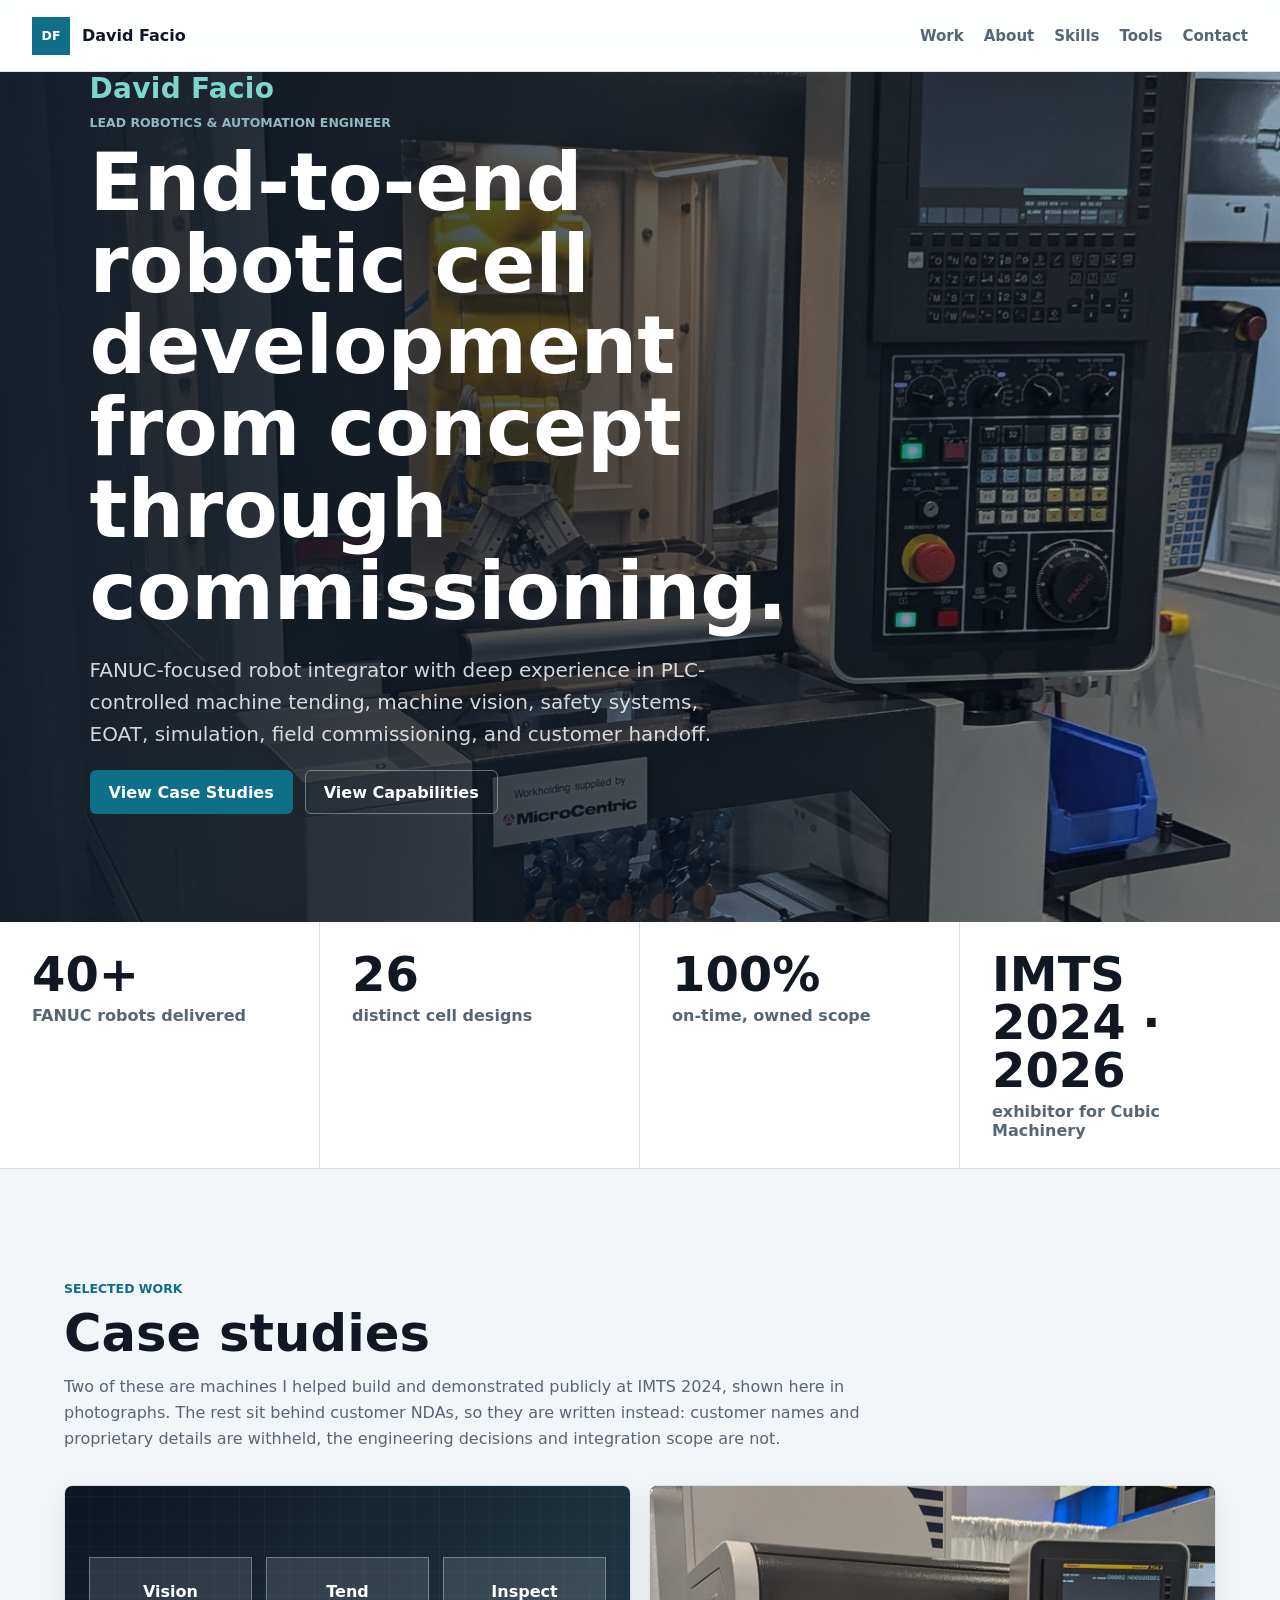
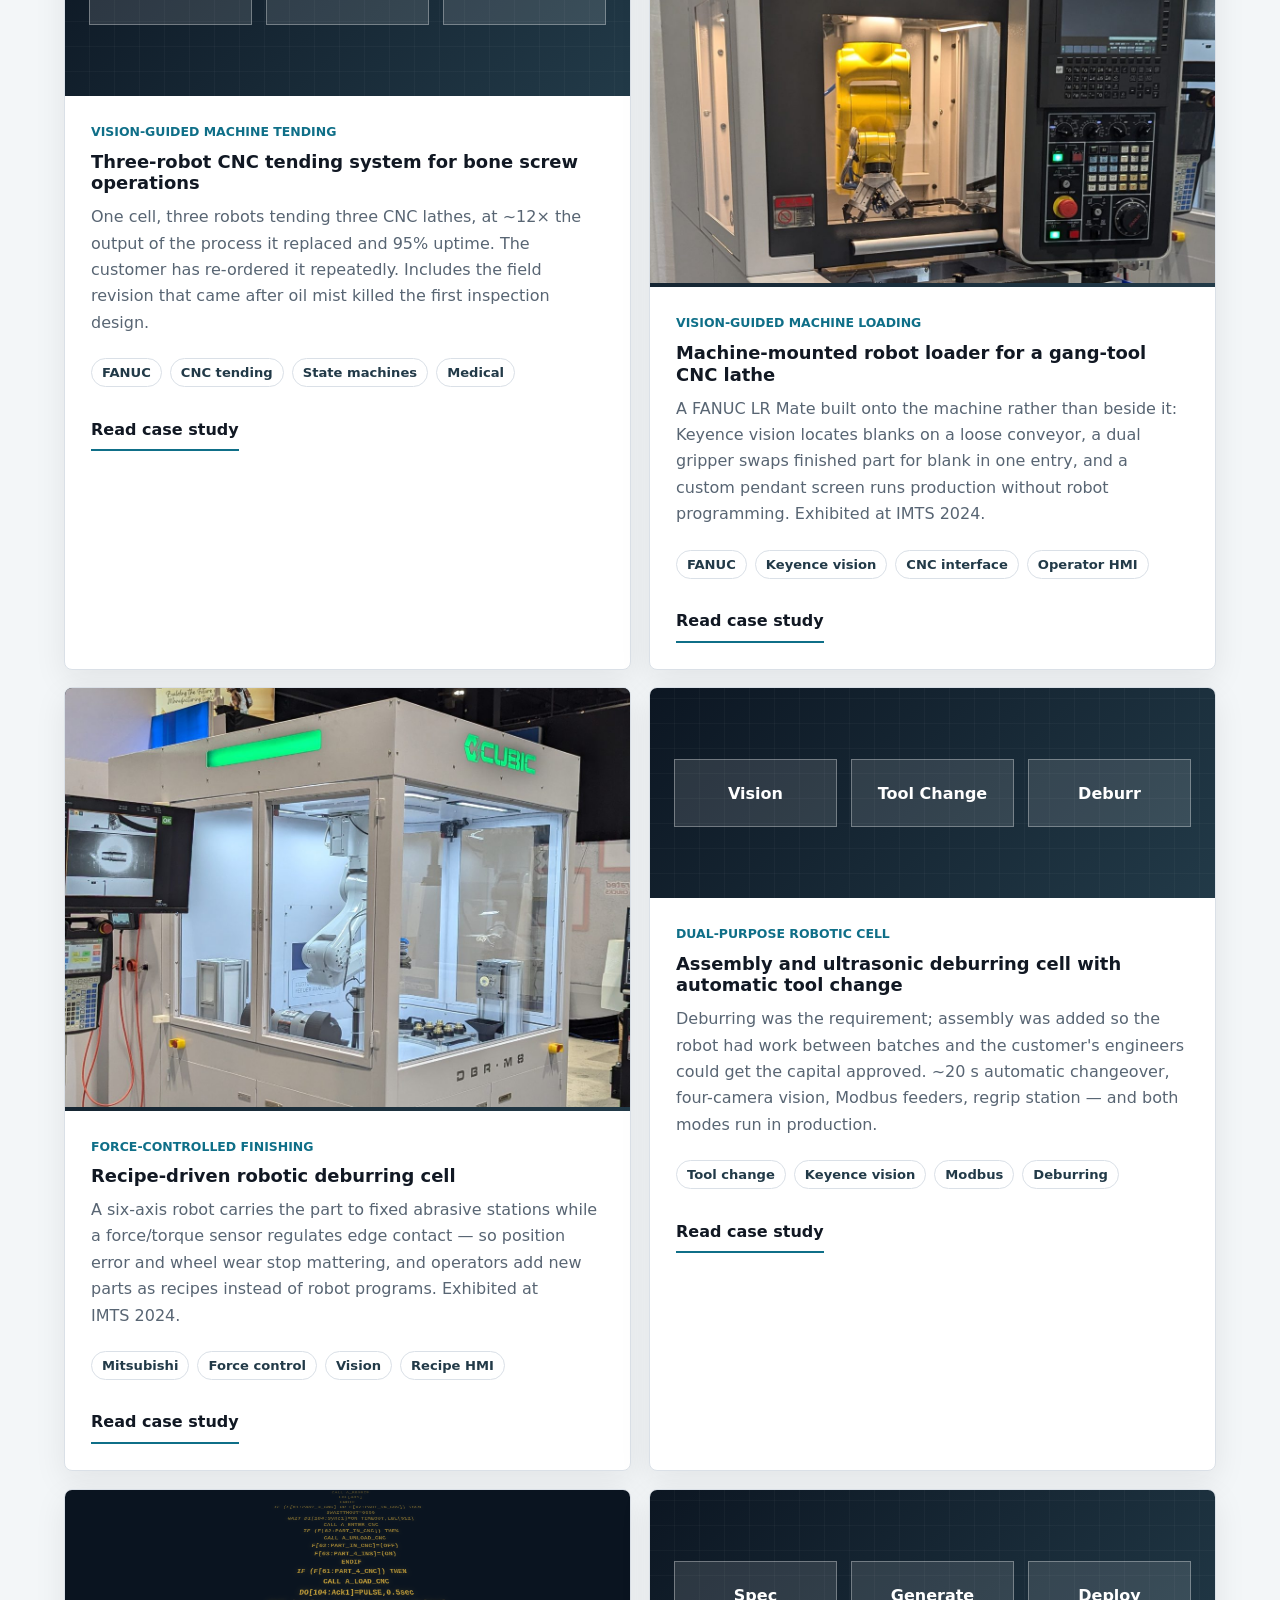
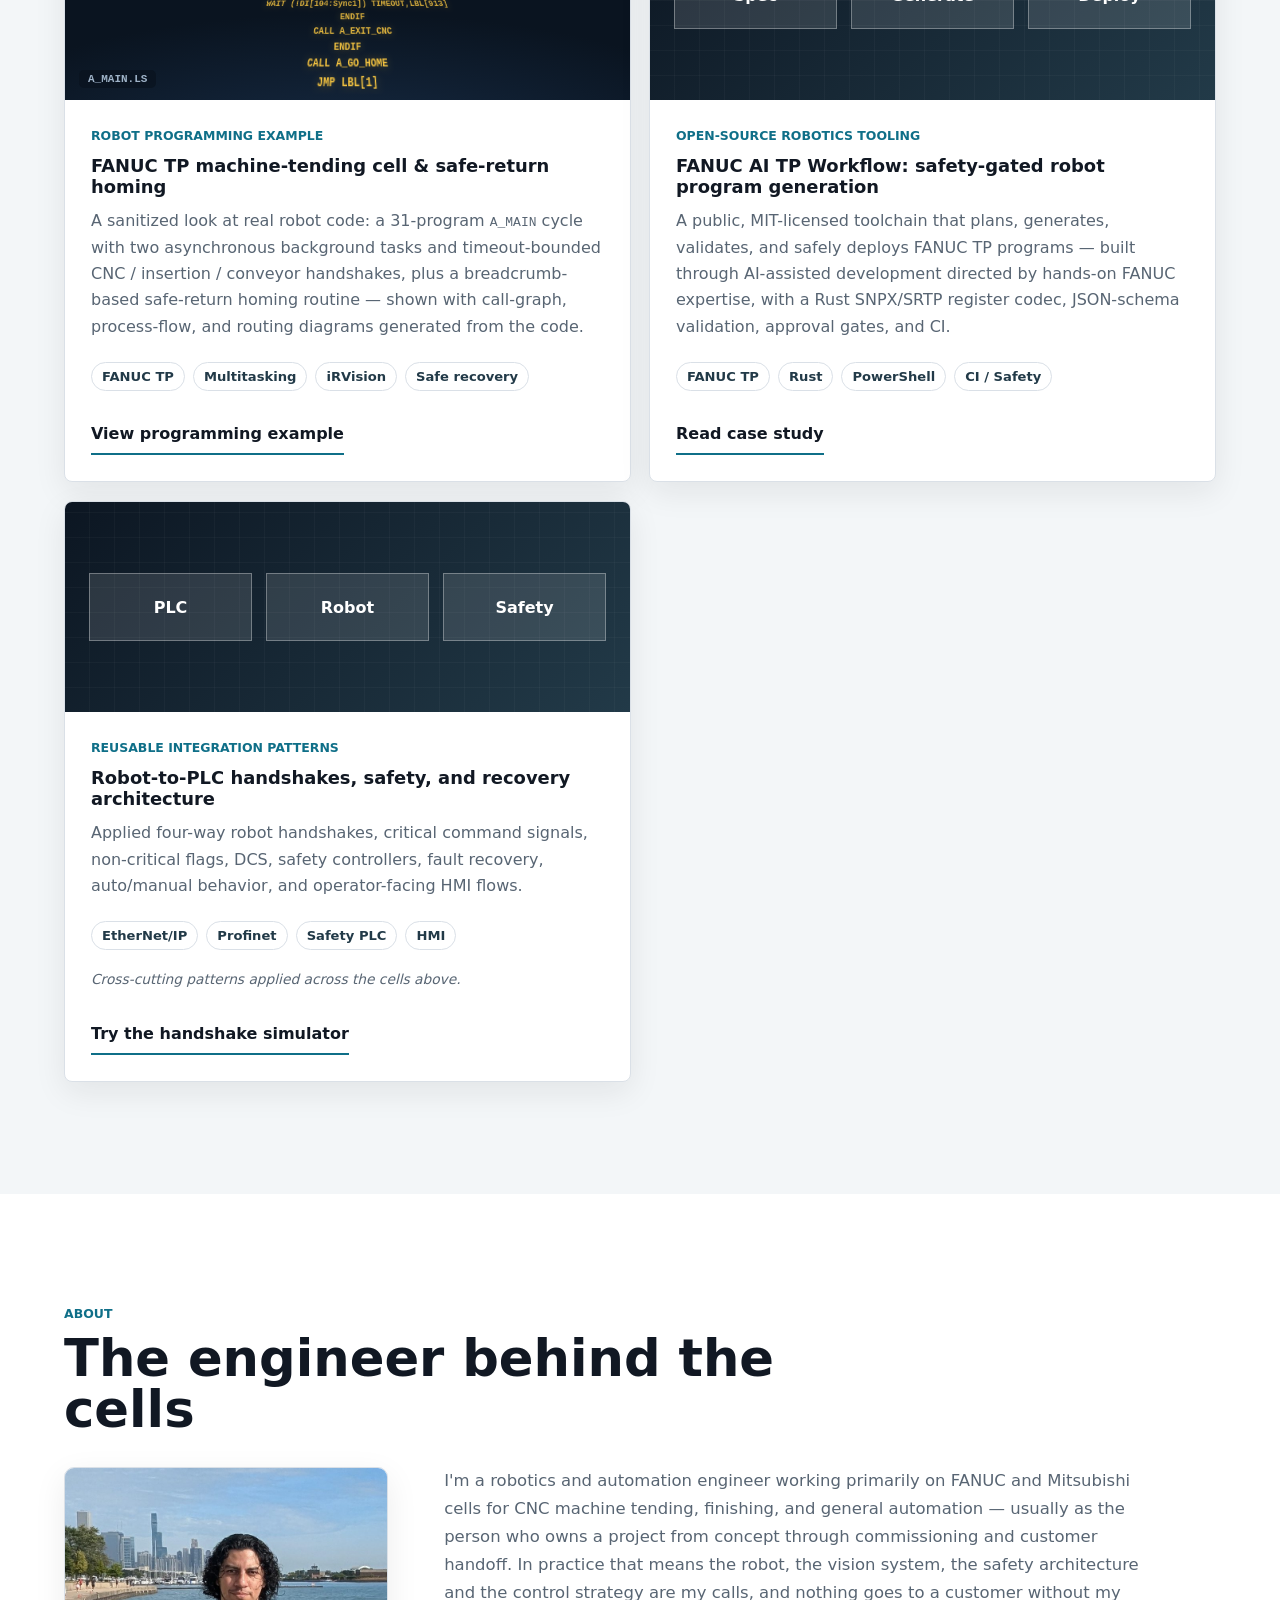
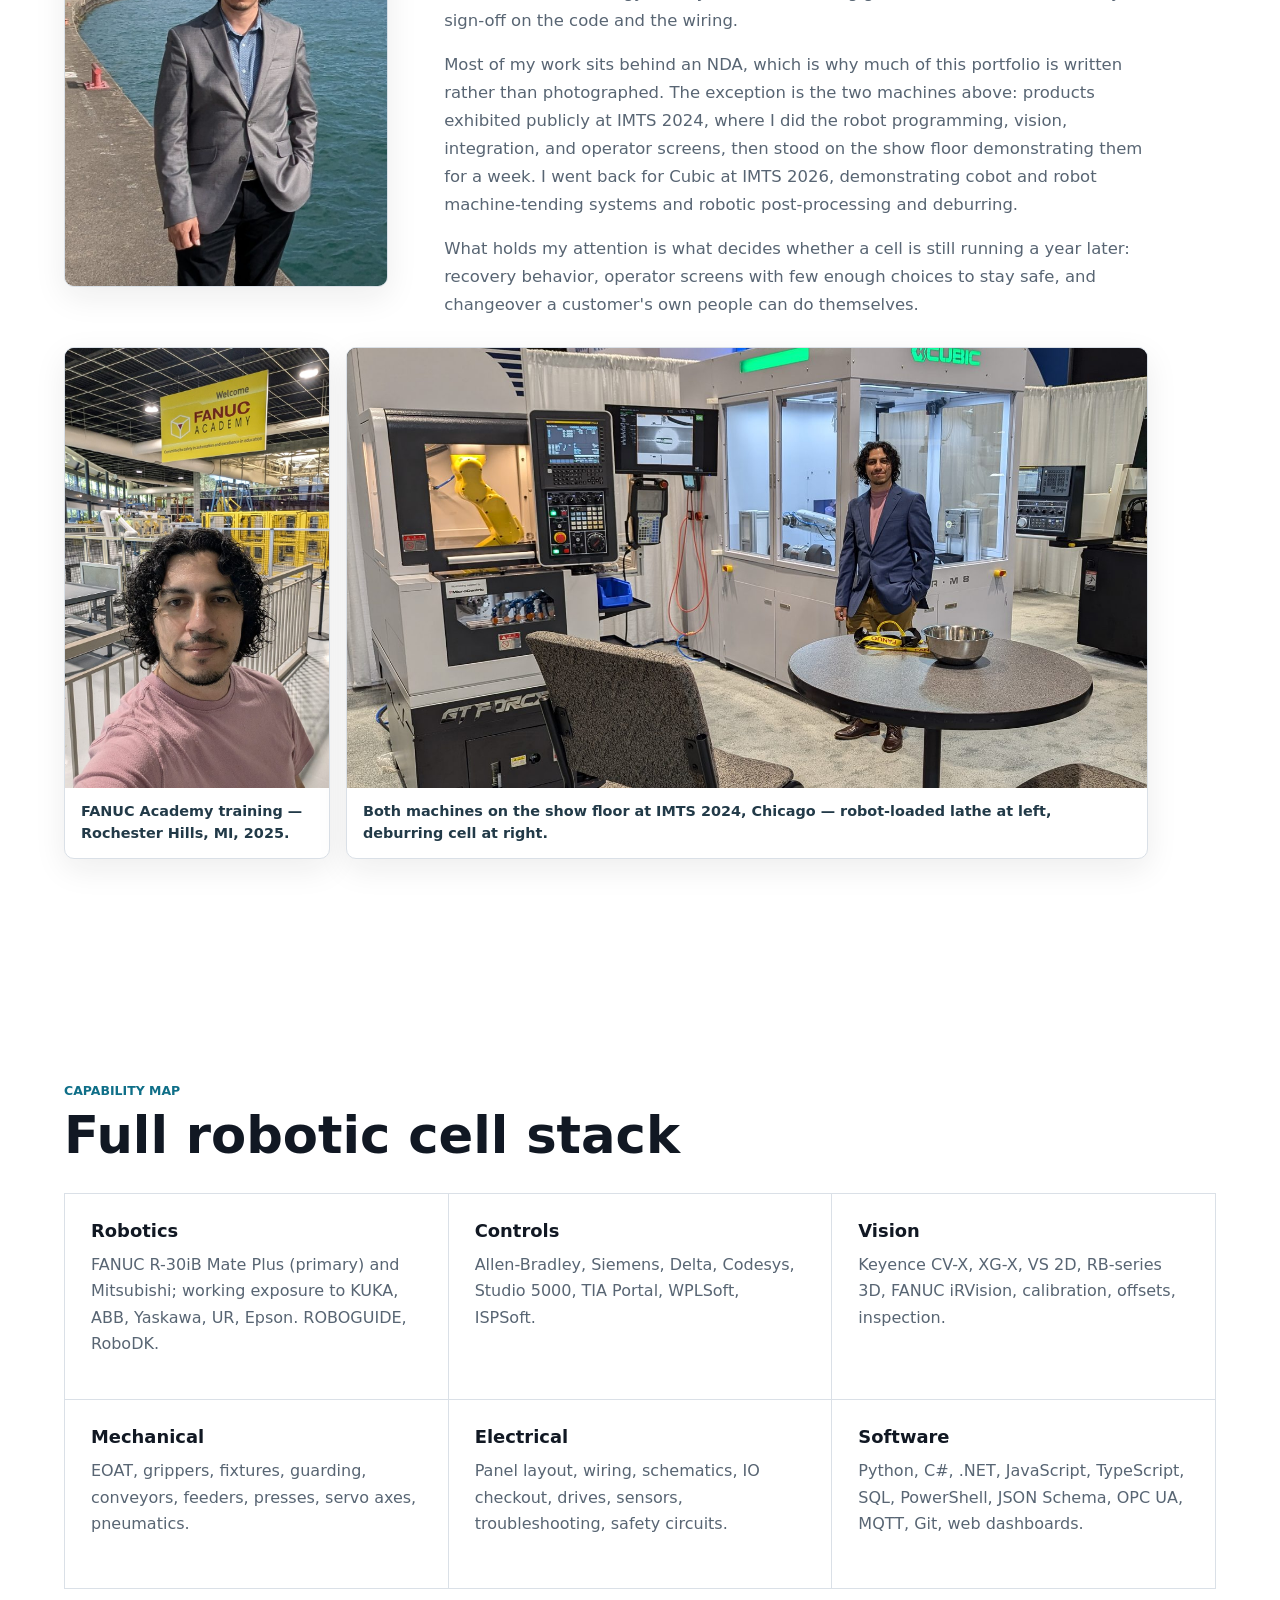
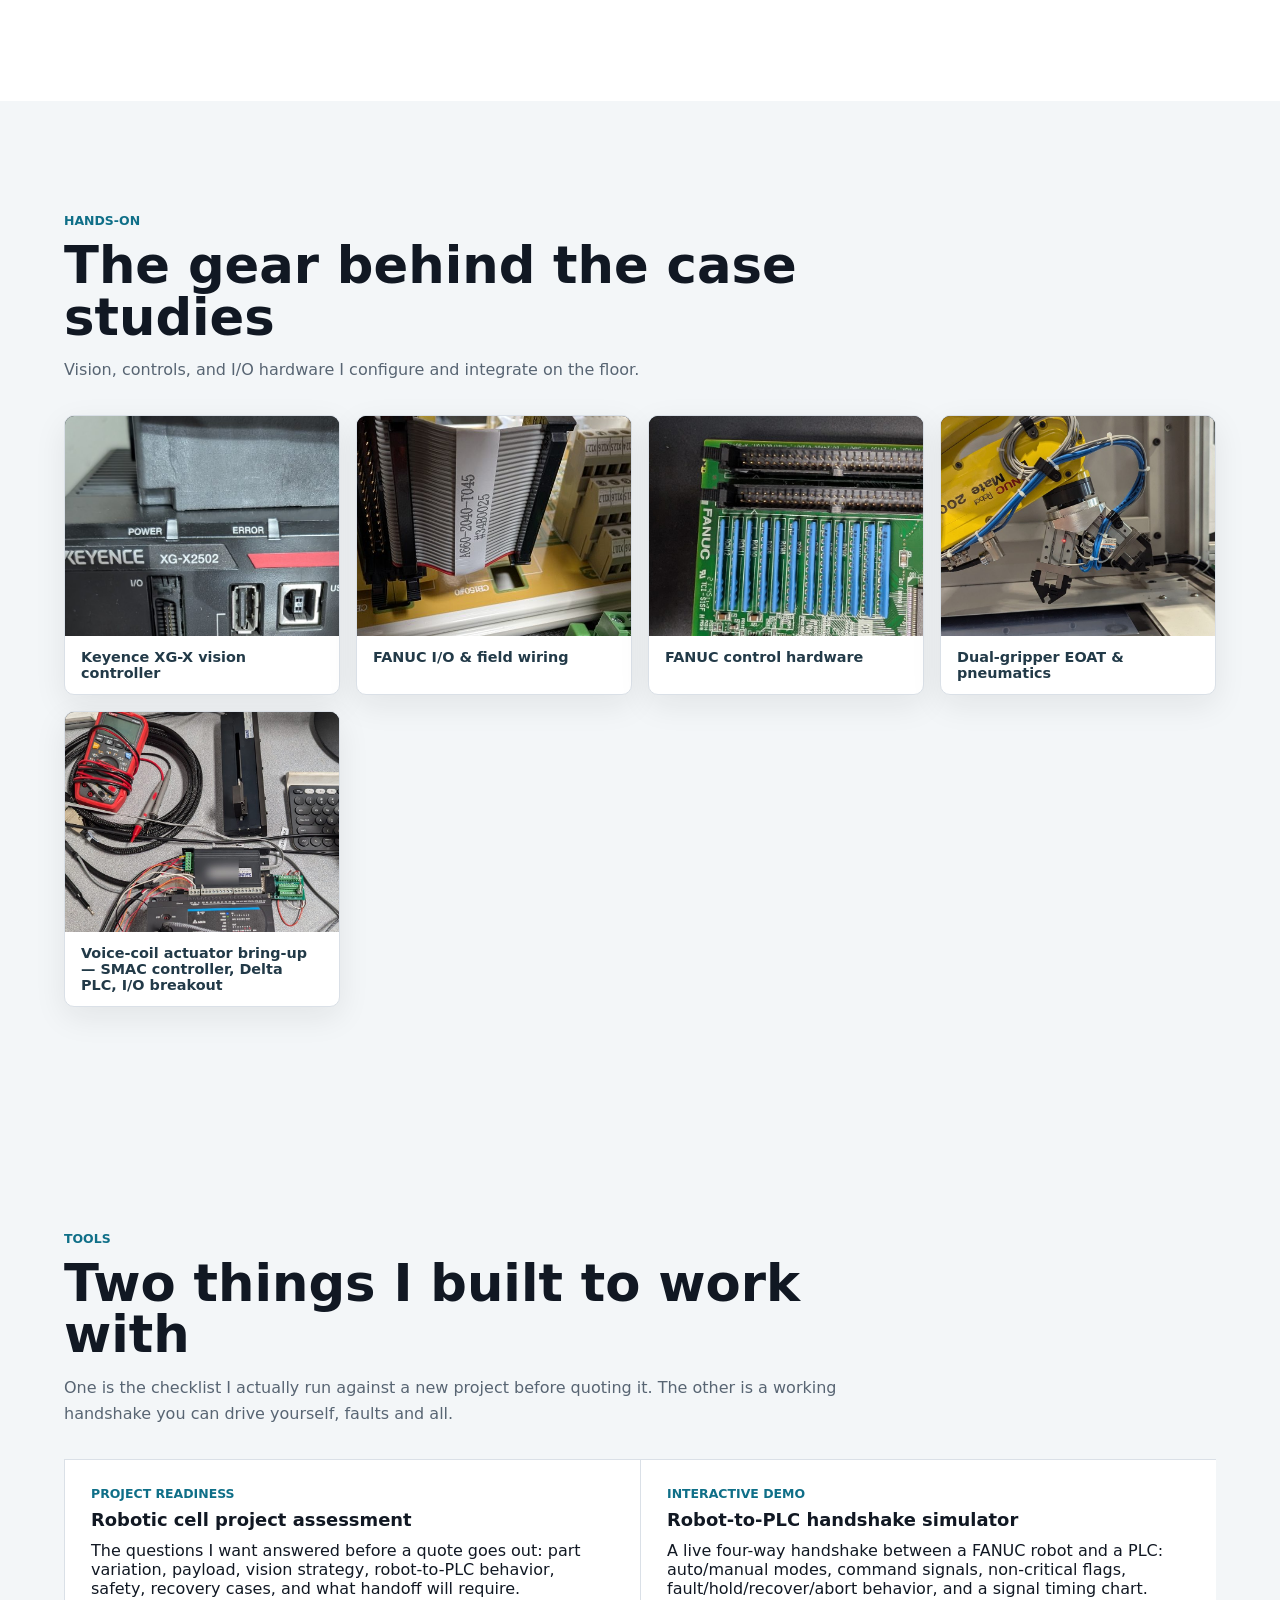
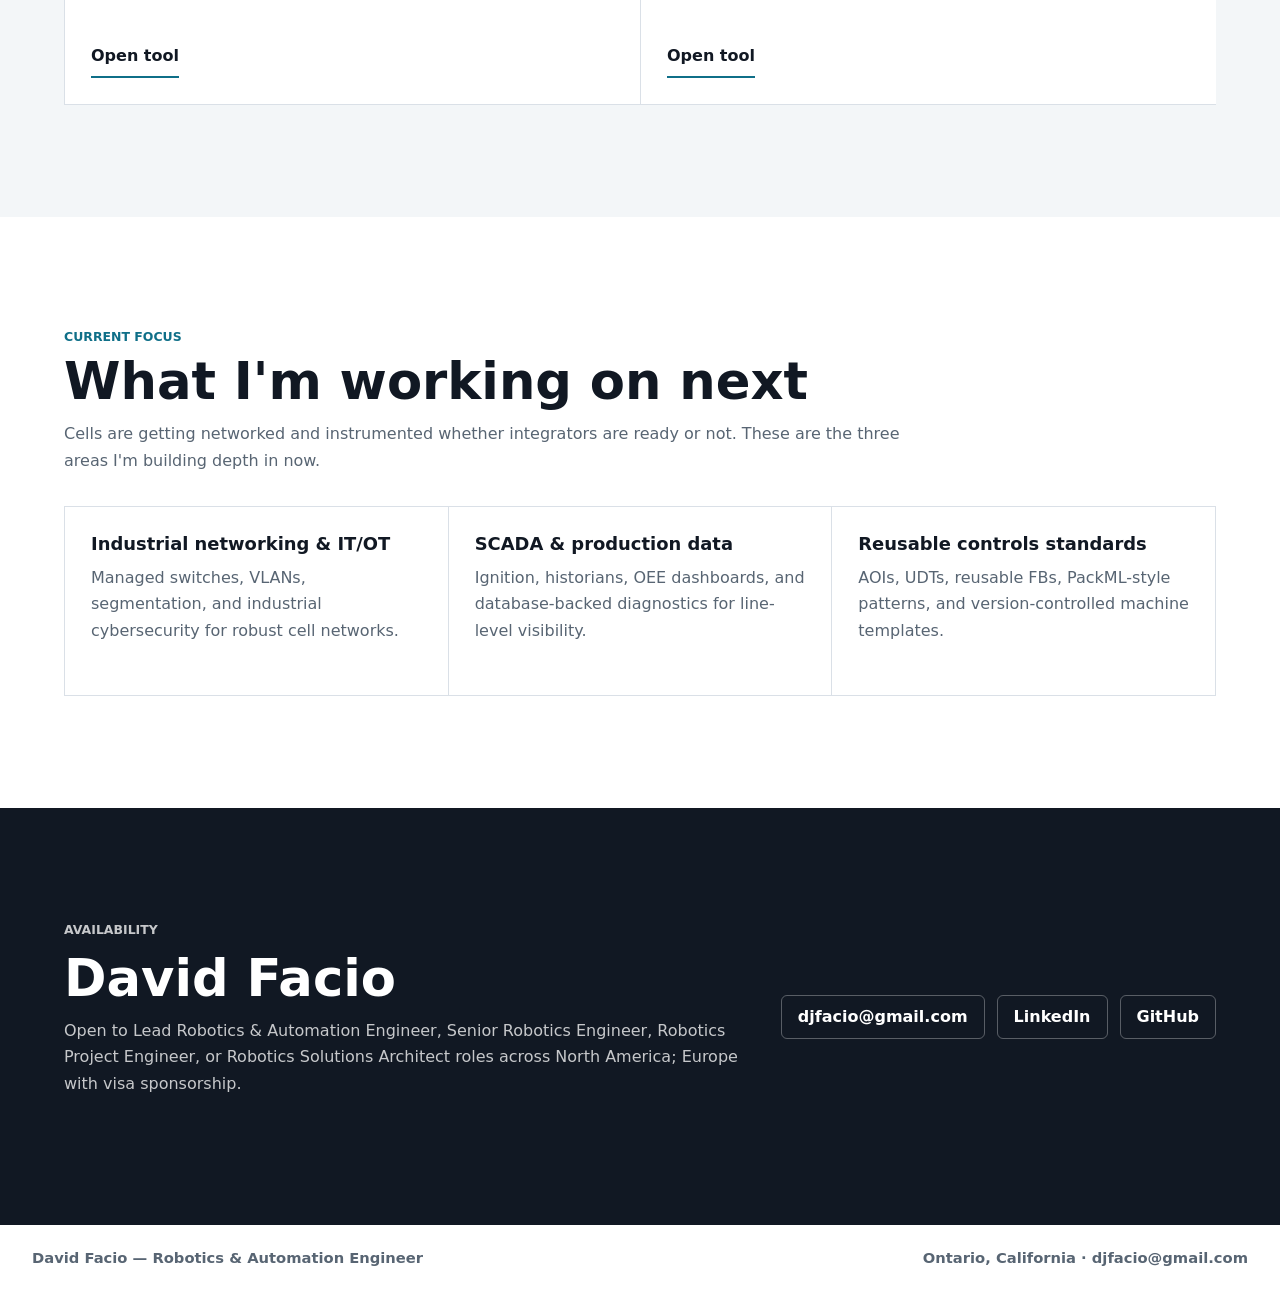
==== commit e6b86a94: "Remove customer-commercial detail from case-study copy; add IMTS 2026 Confidentiality review found t" ====
--- a/index.html
+++ b/index.html
@@ -62,19 +62,19 @@
       <section class="metrics" aria-label="Professional highlights">
         <div>
           <strong>40+</strong>
-          <span>FANUC cells delivered</span>
+          <span>FANUC robots delivered</span>
         </div>
         <div>
-          <strong>$1.2M</strong>
-          <span>largest project scale</span>
+          <strong>26</strong>
+          <span>distinct cell designs</span>
         </div>
         <div>
-          <strong>7&times;</strong>
-          <span>repeat orders, one design</span>
+          <strong>100%</strong>
+          <span>on-time, owned scope</span>
         </div>
         <div>
-          <strong>IMTS 2024</strong>
-          <span>machines exhibited publicly</span>
+          <strong>IMTS 2024 &middot; 2026</strong>
+          <span>exhibitor for Cubic Machinery</span>
         </div>
       </section>
 
@@ -101,7 +101,7 @@
               <h3>Three-robot CNC tending system for bone screw operations</h3>
               <p>
                 One cell, three robots tending three CNC lathes, at ~12&times; the output of the process it
-                replaced and 95% uptime. The customer has ordered it seven times. Includes the field
+                replaced and 95% uptime. The customer has re-ordered it repeatedly. Includes the field
                 revision that came after oil mist killed the first inspection design.
               </p>
               <ul class="tag-list">
@@ -309,7 +309,8 @@
               Most of my work sits behind an NDA, which is why much of this portfolio is written rather than
               photographed. The exception is the two machines above: products exhibited publicly at IMTS 2024,
               where I did the robot programming, vision, integration, and operator screens, then stood on the
-              show floor demonstrating them for a week.
+              show floor demonstrating them for a week. I went back for Cubic at IMTS 2026, demonstrating
+              cobot and robot machine-tending systems and robotic post-processing and deburring.
             </p>
             <p>
               What holds my attention is what decides whether a cell is still running a year later:
